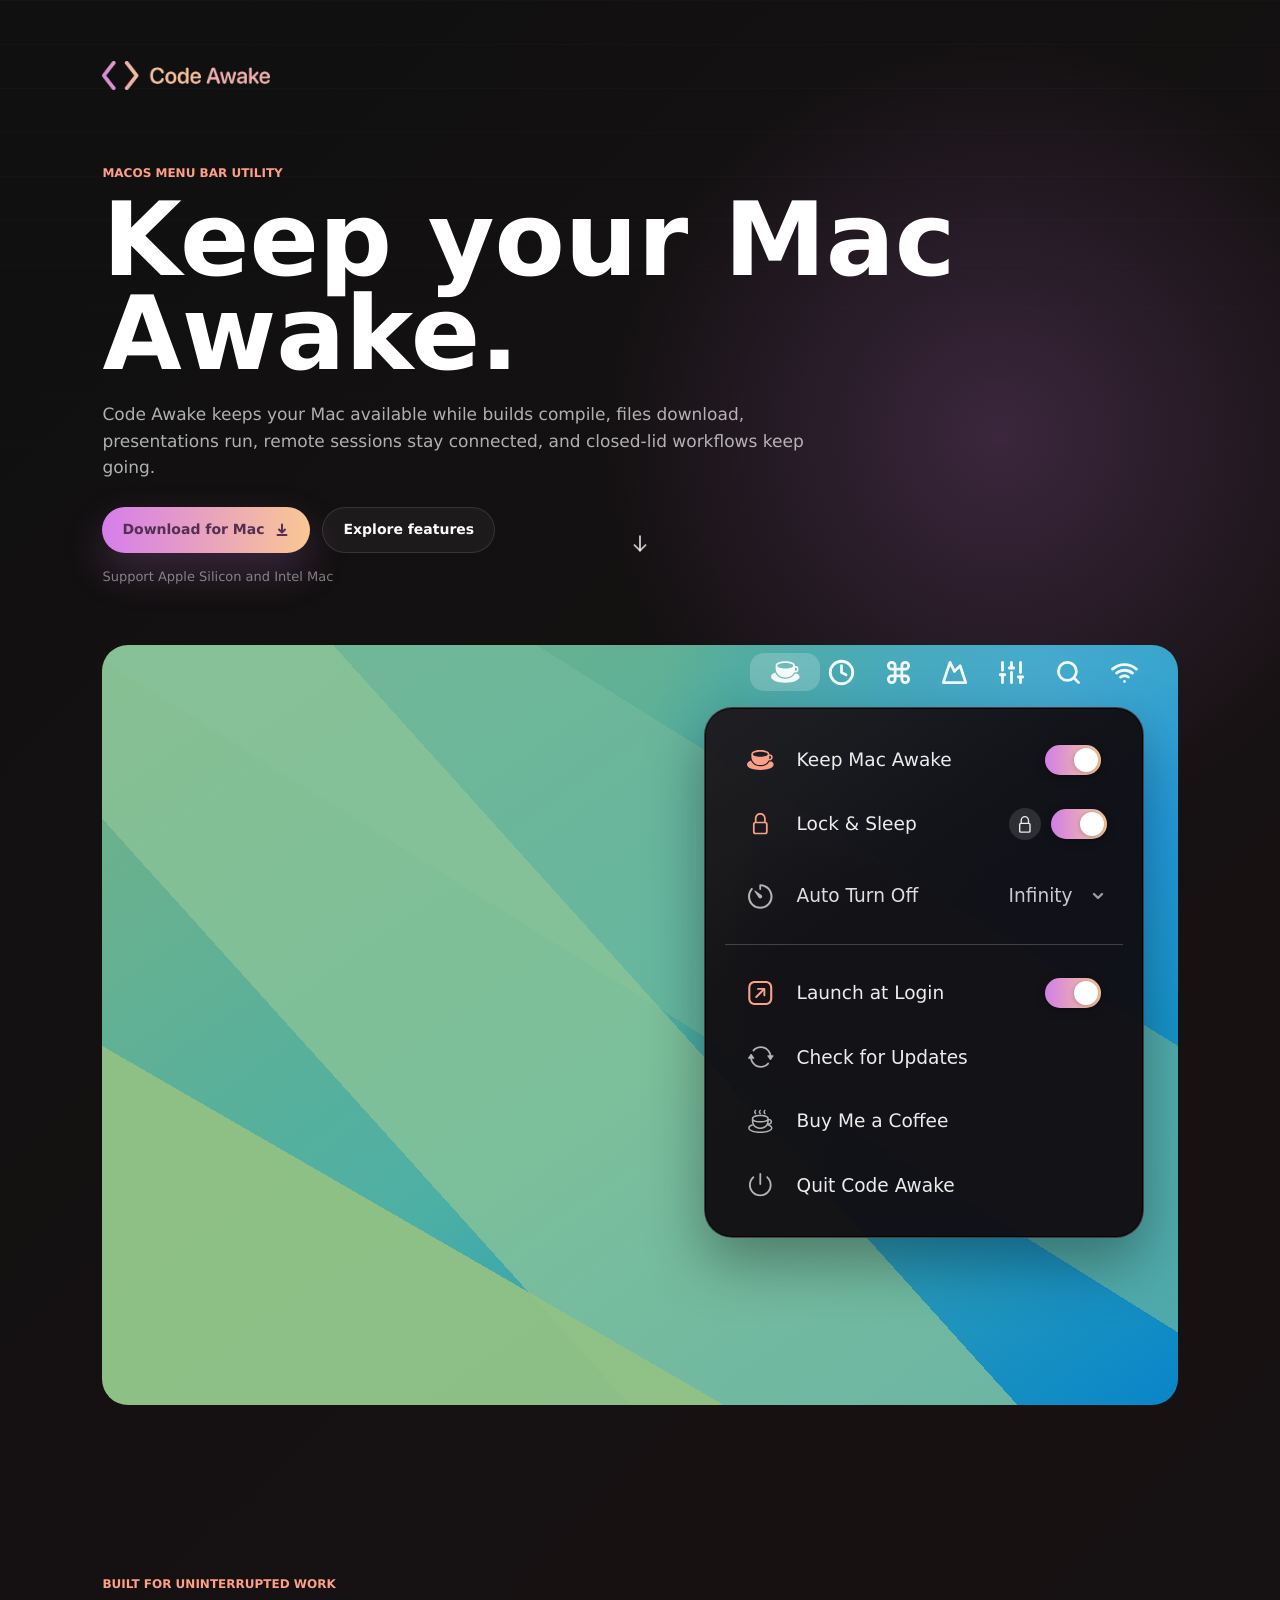
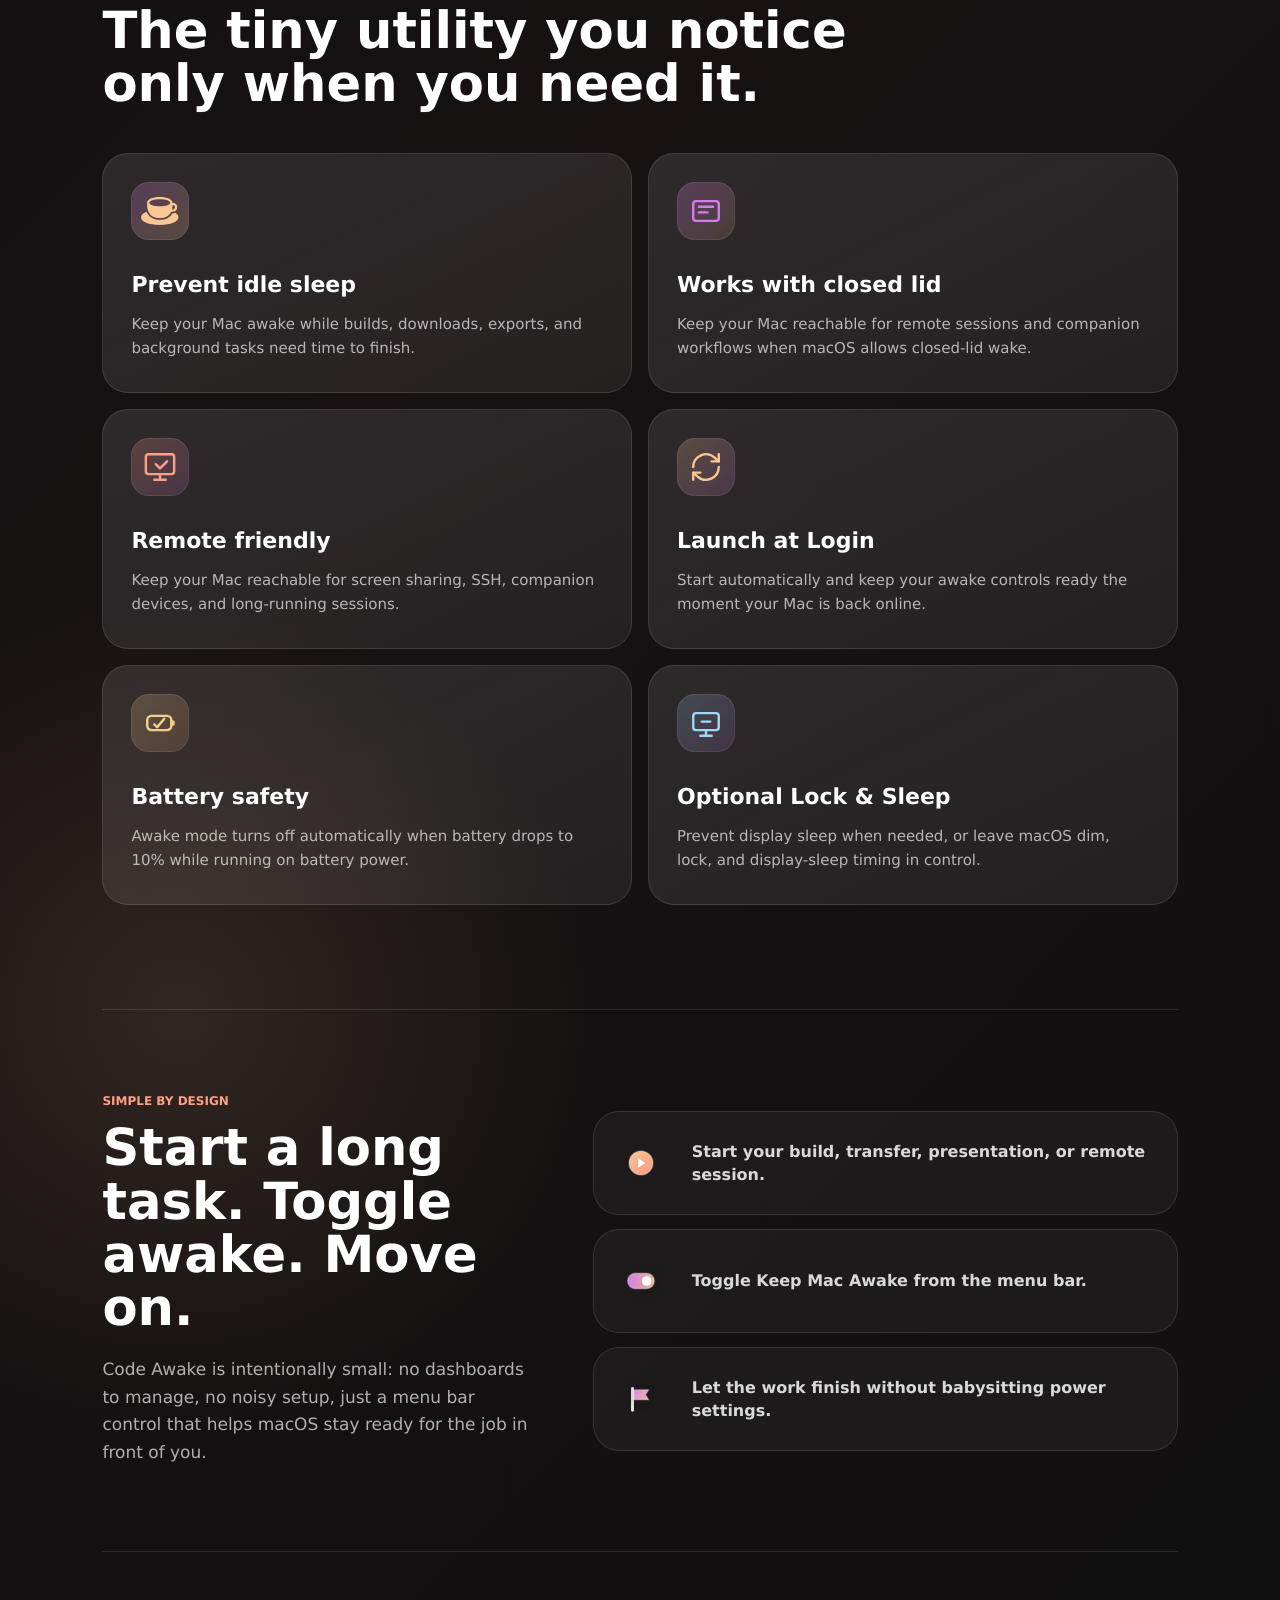
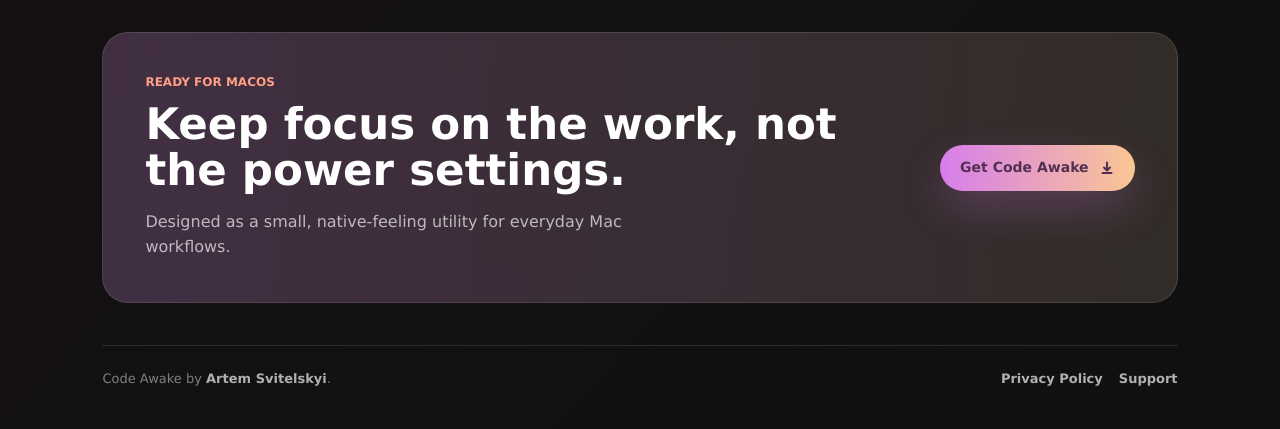
==== landing/index.html @ a5a26946 "Fix Sparkle sandbox entitlements for 1.0.6" ====
<!doctype html>
<html lang="en">

<head>
  <meta charset="utf-8">
  <meta name="viewport" content="width=device-width, initial-scale=1">
  <meta name="theme-color" content="#101010">
  <meta name="robots" content="index, follow">
  <meta name="description"
    content="Code Awake is a lightweight macOS menu bar app that keeps your Mac awake for builds, downloads, presentations, remote access, and long-running tasks.">
  <meta name="keywords"
    content="Code Awake, keep Mac awake, macOS menu bar app, prevent Mac sleep, Mac awake utility, Intel Mac, Apple Silicon Mac">
  <meta name="author" content="Artsvit Studio">
  <link rel="canonical" href="https://codeawake.artsvit.com/">

  <meta property="og:type" content="website">
  <meta property="og:site_name" content="Code Awake">
  <meta property="og:url" content="https://codeawake.artsvit.com/">
  <meta property="og:title" content="Code Awake - Keep Your Mac Awake">
  <meta property="og:description"
    content="A lightweight macOS menu bar utility for uninterrupted builds, downloads, presentations, remote access, and long-running tasks.">
  <meta property="og:image" content="https://codeawake.artsvit.com/assets/og-image.png">
  <meta property="og:image:secure_url" content="https://codeawake.artsvit.com/assets/og-image.png">
  <meta property="og:image:type" content="image/png">
  <meta property="og:image:width" content="1200">
  <meta property="og:image:height" content="630">
  <meta property="og:image:alt" content="Code Awake macOS menu bar app preview">

  <meta name="twitter:card" content="summary_large_image">
  <meta name="twitter:title" content="Code Awake - Keep Your Mac Awake">
  <meta name="twitter:description"
    content="A lightweight macOS menu bar utility for uninterrupted builds, downloads, presentations, remote access, and long-running tasks.">
  <meta name="twitter:image" content="https://codeawake.artsvit.com/assets/og-image.png">
  <meta name="twitter:image:alt" content="Code Awake macOS menu bar app preview">

  <title>Code Awake - Keep Your Mac Awake</title>
  <link rel="icon" href="assets/app-icon.png">
  <link rel="apple-touch-icon" href="assets/app-icon.png">
  <link rel="stylesheet" href="styles.css">
  <script type="application/ld+json">
    {
      "@context": "https://schema.org",
      "@type": "SoftwareApplication",
      "name": "Code Awake",
      "applicationCategory": "UtilitiesApplication",
      "operatingSystem": "macOS",
      "url": "https://codeawake.artsvit.com/",
      "image": "https://codeawake.artsvit.com/assets/og-image.png",
      "description": "Code Awake is a lightweight macOS menu bar app that keeps your Mac awake for builds, downloads, presentations, remote access, and long-running tasks.",
      "offers": {
        "@type": "Offer",
        "price": "0",
        "priceCurrency": "USD"
      }
    }
  </script>
</head>

<body>
  <main id="top">
    <section class="hero" aria-labelledby="hero-title">
      <div class="hero-copy reveal">
        <a class="hero-logo" href="#top" aria-label="Code Awake home">
          <img src="assets/welcome-logo.png" alt="Code Awake">
        </a>

        <p class="eyebrow">macOS menu bar utility</p>
        <h1 id="hero-title">Keep your Mac Awake.</h1>
          <p class="hero-text">
            Code Awake keeps your Mac available while builds compile, files download,
            presentations run, remote sessions stay connected, and closed-lid workflows keep going.
          </p>

        <div class="hero-actions">
            <a class="primary-button" href="https://github.com/artemsvit/Code-Awake/releases/latest/download/Code-Awake-1.0.6.dmg" download>
              <span>Download for Mac</span>
              <svg viewBox="0 0 16 16" aria-hidden="true">
                <path d="M8 2.5v7"></path>
                <path d="m5 7.5 3 3 3-3"></path>
                <path d="M3.5 13h9"></path>
              </svg>
            </a>
          <a class="secondary-button" href="#features">Explore features</a>
        </div>

        <p class="support-label">Support Apple Silicon and Intel Mac</p>

        <a class="scroll-cue" href="#features" aria-label="Scroll to features">
          <svg viewBox="0 0 20 20" aria-hidden="true">
            <path d="M10 3v13"></path>
            <path d="m5 11 5 5 5-5"></path>
          </svg>
        </a>
      </div>

      <div class="hero-preview reveal" aria-label="Code Awake product preview">
        <div class="mac-scene">
          <div class="mac-content">
            <div class="mac-menubar" aria-label="macOS menu bar preview">
            <button class="menubar-icon active" type="button" aria-label="Toggle Code Awake menu" aria-expanded="false" aria-controls="hero-app-menu">
              <svg class="cup-icon-filled" viewBox="0 0 25.7324 18.9941" aria-hidden="true">
                <path
                  d="M12.2949 14.3164L13.1738 14.3164C18.0566 14.3164 21.3477 11.0254 21.3477 5.91797L21.3477 3.93555C21.3477 1.61133 17.8711 0.0292969 12.7344 0.0292969C7.59766 0.0292969 4.12109 1.61133 4.12109 3.93555L4.12109 5.91797C4.12109 10.8496 7.40234 14.3164 12.2949 14.3164ZM12.7344 6.31836C8.65234 6.31836 5.64453 5.2832 5.64453 3.93555C5.64453 2.59766 8.65234 1.55273 12.7344 1.55273C16.8262 1.55273 19.834 2.59766 19.834 3.93555C19.834 5.2832 16.8262 6.31836 12.7344 6.31836ZM20.293 10L21.0645 10C23.2422 10 24.5508 8.85742 24.5508 6.96289C24.5508 5.07812 23.2324 3.92578 21.0645 3.92578L20.4395 3.92578L20.4395 5.43945L21.0645 5.43945C22.3047 5.43945 23.0273 6.00586 23.0273 6.96289C23.0273 7.91016 22.3047 8.48633 21.0645 8.48633L20.293 8.48633ZM12.6855 18.9941C20.1074 18.9941 25.3711 16.8848 25.3711 13.8184C25.3711 12.627 24.5605 11.582 23.1348 10.7422C22.5488 10.9863 21.9043 11.123 21.1719 11.1426C19.6191 13.8477 16.7773 15.459 13.1738 15.459L12.2949 15.459C8.28125 15.459 5.14648 13.3301 3.75 10C1.37695 10.918 0 12.2461 0 13.8184C0 16.8848 5.27344 18.9941 12.6855 18.9941Z">
                </path>
              </svg>
              <svg class="cup-icon-outline" viewBox="0 0 25.7324 18.9551" aria-hidden="true">
                <path d="M19.1211 10.8105C22.041 11.4941 23.8574 12.6074 23.8574 13.7793C23.8574 15.6836 18.9941 17.4414 12.6855 17.4414C6.37695 17.4414 1.51367 15.6836 1.51367 13.7793C1.51367 12.6172 3.28125 11.5234 6.14258 10.8203L5.40039 9.43359C2.03125 10.3223 0 11.875 0 13.7793C0 16.8457 5.27344 18.9551 12.6855 18.9551C20.1074 18.9551 25.3711 16.8457 25.3711 13.7793C25.3711 11.8262 23.2227 10.2344 19.7168 9.36523ZM20 4.0332L20 6.07422C20 10.293 17.3047 13.1641 13.1348 13.1641L12.2266 13.1641C8.04688 13.1641 5.37109 10.3125 5.37109 6.07422L5.37109 4.0332L3.79883 4.0332L3.79883 6.07422C3.79883 11.1621 7.1875 14.7363 12.2266 14.7363L13.1348 14.7363C18.1738 14.7363 21.5723 11.1523 21.5723 6.07422L21.5723 4.0332ZM12.6855 8.05664C17.9785 8.05664 21.5723 6.42578 21.5723 4.0332C21.5723 1.63086 17.9883 0 12.6855 0C7.38281 0 3.79883 1.63086 3.79883 4.0332C3.79883 6.42578 7.39258 8.05664 12.6855 8.05664ZM12.6855 6.48438C8.47656 6.48438 5.37109 5.41992 5.37109 4.0332C5.37109 2.64648 8.47656 1.57227 12.6855 1.57227C16.8945 1.57227 20 2.64648 20 4.0332C20 5.41992 16.8945 6.48438 12.6855 6.48438ZM20.4785 10.293L21.2793 10.293C23.5254 10.293 24.873 9.11133 24.873 7.14844C24.873 5.20508 23.5156 4.01367 21.2793 4.01367L20.625 4.01367L20.625 5.58594L21.2793 5.58594C22.5488 5.58594 23.3008 6.17188 23.3008 7.14844C23.3008 8.125 22.5488 8.7207 21.2793 8.7207L20.4785 8.7207Z"></path>
              </svg>
            </button>
            <span class="menubar-icon" aria-hidden="true">
              <svg viewBox="0 0 24 24">
                <circle cx="12" cy="12" r="10"></circle>
                <path d="M12 6v6l4 2"></path>
              </svg>
            </span>
            <span class="menubar-icon" aria-hidden="true">
              <svg viewBox="0 0 24 24">
                <path d="M18 3a3 3 0 0 0-3 3v12a3 3 0 1 0 3-3H6a3 3 0 1 0 3 3V6a3 3 0 1 0-3 3h12a3 3 0 1 0 0-6"></path>
              </svg>
            </span>
            <span class="menubar-icon" aria-hidden="true">
              <svg viewBox="0 0 24 24">
                <path d="m8 3 4 8 5-5 5 15H2L8 3z"></path>
              </svg>
            </span>
            <span class="menubar-icon" aria-hidden="true">
              <svg viewBox="0 0 24 24">
                <path d="M4 21v-7"></path>
                <path d="M4 10V3"></path>
                <path d="M12 21v-9"></path>
                <path d="M12 8V3"></path>
                <path d="M20 21v-5"></path>
                <path d="M20 12V3"></path>
                <path d="M2 14h4"></path>
                <path d="M10 8h4"></path>
                <path d="M18 16h4"></path>
              </svg>
            </span>
            <span class="menubar-icon" aria-hidden="true">
              <svg viewBox="0 0 24 24">
                <circle cx="11" cy="11" r="8"></circle>
                <path d="m21 21-4.3-4.3"></path>
              </svg>
            </span>
            <span class="menubar-icon" aria-hidden="true">
              <svg viewBox="0 0 24 24">
                <path d="M5 12.55a11 11 0 0 1 14.08 0"></path>
                <path d="M1.42 9a16 16 0 0 1 21.16 0"></path>
                <path d="M8.53 16.11a6 6 0 0 1 6.95 0"></path>
                <path d="M12 20h.01"></path>
              </svg>
            </span>
          </div>

            <div class="app-menu-card" id="hero-app-menu" aria-label="Code Awake opened menu">
              <div class="app-menu-row">
                <span class="app-menu-symbol app-menu-state-symbol" aria-hidden="true">
                  <svg class="cup-icon-filled" viewBox="0 0 25.7324 18.9941">
                    <path d="M12.2949 14.3164L13.1738 14.3164C18.0566 14.3164 21.3477 11.0254 21.3477 5.91797L21.3477 3.93555C21.3477 1.61133 17.8711 0.0292969 12.7344 0.0292969C7.59766 0.0292969 4.12109 1.61133 4.12109 3.93555L4.12109 5.91797C4.12109 10.8496 7.40234 14.3164 12.2949 14.3164ZM12.7344 6.31836C8.65234 6.31836 5.64453 5.2832 5.64453 3.93555C5.64453 2.59766 8.65234 1.55273 12.7344 1.55273C16.8262 1.55273 19.834 2.59766 19.834 3.93555C19.834 5.2832 16.8262 6.31836 12.7344 6.31836ZM20.293 10L21.0645 10C23.2422 10 24.5508 8.85742 24.5508 6.96289C24.5508 5.07812 23.2324 3.92578 21.0645 3.92578L20.4395 3.92578L20.4395 5.43945L21.0645 5.43945C22.3047 5.43945 23.0273 6.00586 23.0273 6.96289C23.0273 7.91016 22.3047 8.48633 21.0645 8.48633L20.293 8.48633ZM12.6855 18.9941C20.1074 18.9941 25.3711 16.8848 25.3711 13.8184C25.3711 12.627 24.5605 11.582 23.1348 10.7422C22.5488 10.9863 21.9043 11.123 21.1719 11.1426C19.6191 13.8477 16.7773 15.459 13.1738 15.459L12.2949 15.459C8.28125 15.459 5.14648 13.3301 3.75 10C1.37695 10.918 0 12.2461 0 13.8184C0 16.8848 5.27344 18.9941 12.6855 18.9941Z"></path>
                  </svg>
                  <svg class="cup-icon-outline" viewBox="0 0 25.7324 18.9551">
                    <path d="M19.1211 10.8105C22.041 11.4941 23.8574 12.6074 23.8574 13.7793C23.8574 15.6836 18.9941 17.4414 12.6855 17.4414C6.37695 17.4414 1.51367 15.6836 1.51367 13.7793C1.51367 12.6172 3.28125 11.5234 6.14258 10.8203L5.40039 9.43359C2.03125 10.3223 0 11.875 0 13.7793C0 16.8457 5.27344 18.9551 12.6855 18.9551C20.1074 18.9551 25.3711 16.8457 25.3711 13.7793C25.3711 11.8262 23.2227 10.2344 19.7168 9.36523ZM20 4.0332L20 6.07422C20 10.293 17.3047 13.1641 13.1348 13.1641L12.2266 13.1641C8.04688 13.1641 5.37109 10.3125 5.37109 6.07422L5.37109 4.0332L3.79883 4.0332L3.79883 6.07422C3.79883 11.1621 7.1875 14.7363 12.2266 14.7363L13.1348 14.7363C18.1738 14.7363 21.5723 11.1523 21.5723 6.07422L21.5723 4.0332ZM12.6855 8.05664C17.9785 8.05664 21.5723 6.42578 21.5723 4.0332C21.5723 1.63086 17.9883 0 12.6855 0C7.38281 0 3.79883 1.63086 3.79883 4.0332C3.79883 6.42578 7.39258 8.05664 12.6855 8.05664ZM12.6855 6.48438C8.47656 6.48438 5.37109 5.41992 5.37109 4.0332C5.37109 2.64648 8.47656 1.57227 12.6855 1.57227C16.8945 1.57227 20 2.64648 20 4.0332C20 5.41992 16.8945 6.48438 12.6855 6.48438ZM20.4785 10.293L21.2793 10.293C23.5254 10.293 24.873 9.11133 24.873 7.14844C24.873 5.20508 23.5156 4.01367 21.2793 4.01367L20.625 4.01367L20.625 5.58594L21.2793 5.58594C22.5488 5.58594 23.3008 6.17188 23.3008 7.14844C23.3008 8.125 22.5488 8.7207 21.2793 8.7207L20.4785 8.7207Z"></path>
                  </svg>
                </span>
                <span>Keep Mac Awake</span>
                <label class="app-switch">
                  <input class="app-switch-input" type="checkbox" aria-label="Keep Mac Awake" checked>
                  <span class="app-switch-track" aria-hidden="true"></span>
                </label>
              </div>

              <div class="app-menu-row app-lock-sleep-row">
                <span class="app-menu-symbol app-menu-state-symbol" aria-hidden="true">
                  <svg viewBox="-1 -1 15.6914 21.6582">
                    <path d="M2.19727 19.1504L11.1328 19.1504C12.5684 19.1504 13.3301 18.3691 13.3301 16.8262L13.3301 10.0977C13.3301 8.56445 12.5684 7.7832 11.1328 7.7832L2.19727 7.7832C0.761719 7.7832 0 8.56445 0 10.0977L0 16.8262C0 18.3691 0.761719 19.1504 2.19727 19.1504ZM2.24609 17.6758C1.82617 17.6758 1.58203 17.4121 1.58203 16.9336L1.58203 9.99023C1.58203 9.51172 1.82617 9.25781 2.24609 9.25781L11.084 9.25781C11.5137 9.25781 11.748 9.51172 11.748 9.99023L11.748 16.9336C11.748 17.4121 11.5137 17.6758 11.084 17.6758ZM1.70898 8.53516L3.26172 8.53516L3.26172 5.24414C3.26172 2.77344 4.83398 1.47461 6.66016 1.47461C8.48633 1.47461 10.0781 2.77344 10.0781 5.24414L10.0781 8.53516L11.6211 8.53516L11.6211 5.44922C11.6211 1.77734 9.21875 0 6.66016 0C4.11133 0 1.70898 1.77734 1.70898 5.44922Z"></path>
                  </svg>
                </span>
                <span>Lock &amp; Sleep</span>
                <div class="app-lock-controls">
                  <button class="app-lock-circle app-lock-action" type="button" aria-label="Lock Screen Now">
                    <svg viewBox="-1 -1 15.6914 21.6582" aria-hidden="true">
                      <path d="M2.19727 19.1504L11.1328 19.1504C12.5684 19.1504 13.3301 18.3691 13.3301 16.8262L13.3301 10.0977C13.3301 8.56445 12.5684 7.7832 11.1328 7.7832L2.19727 7.7832C0.761719 7.7832 0 8.56445 0 10.0977L0 16.8262C0 18.3691 0.761719 19.1504 2.19727 19.1504ZM2.24609 17.6758C1.82617 17.6758 1.58203 17.4121 1.58203 16.9336L1.58203 9.99023C1.58203 9.51172 1.82617 9.25781 2.24609 9.25781L11.084 9.25781C11.5137 9.25781 11.748 9.51172 11.748 9.99023L11.748 16.9336C11.748 17.4121 11.5137 17.6758 11.084 17.6758ZM1.70898 8.53516L3.26172 8.53516L3.26172 5.24414C3.26172 2.77344 4.83398 1.47461 6.66016 1.47461C8.48633 1.47461 10.0781 2.77344 10.0781 5.24414L10.0781 8.53516L11.6211 8.53516L11.6211 5.44922C11.6211 1.77734 9.21875 0 6.66016 0C4.11133 0 1.70898 1.77734 1.70898 5.44922Z"></path>
                    </svg>
                  </button>
                  <label class="app-switch">
                    <input class="app-switch-input" type="checkbox" aria-label="Lock & Sleep" checked>
                  <span class="app-switch-track" aria-hidden="true"></span>
                  </label>
                </div>
              </div>

              <div class="app-menu-timer">
                <button class="app-menu-row app-menu-setting" type="button" aria-expanded="false" aria-controls="hero-timer-options">
                  <span class="app-menu-symbol app-menu-symbol-muted" aria-hidden="true">
                    <svg class="timer-symbol" viewBox="0 0 20.2832 19.9316">
                      <path d="M9.96094 19.9219C15.459 19.9219 19.9219 15.459 19.9219 9.96094C19.9219 4.46289 15.459 0 9.9707 0C9.45312 0 9.19922 0.3125 9.19922 0.820312L9.19922 3.92578C9.19922 4.3457 9.49219 4.6875 9.91211 4.6875C10.3418 4.6875 10.6348 4.3457 10.6348 3.92578L10.6348 1.69922C14.668 2.00195 18.2617 5.37109 18.2617 9.96094C18.2617 14.5508 14.5508 18.2617 9.96094 18.2617C5.37109 18.2617 1.66016 14.5508 1.66016 9.9707C1.66016 7.88086 2.42188 6.01562 3.65234 4.58008C3.94531 4.20898 3.94531 3.71094 3.62305 3.36914C3.30078 3.02734 2.75391 3.05664 2.40234 3.48633C0.908203 5.23438 0 7.49023 0 9.96094C0 15.459 4.46289 19.9219 9.96094 19.9219Z"></path>
                      <path d="M9.96094 11.5332C10.8398 11.5332 11.543 10.8301 11.543 9.96094C11.543 9.42383 11.2793 8.96484 10.8691 8.67188L5.97656 5.21484C5.49805 4.87305 5 5.37109 5.33203 5.86914L8.58398 10.7324C8.89648 11.2109 9.38477 11.5332 9.96094 11.5332Z"></path>
                    </svg>
                  </span>
                  <span>Auto Turn Off</span>
                  <span class="app-menu-value">Infinity</span>
                  <span class="app-menu-chevron" aria-hidden="true">
                    <svg viewBox="0 0 16 16">
                      <path d="m4 6 4 4 4-4"></path>
                    </svg>
                  </span>
                </button>
                <div class="app-timer-options" id="hero-timer-options" hidden>
                  <button type="button" data-minutes="0">Infinity</button>
                  <button type="button" data-minutes="30">After 30 min</button>
                  <button type="button" data-minutes="60">After 1h</button>
                  <button type="button" data-minutes="120">After 2h</button>
                  <button type="button" data-minutes="180">After 3h</button>
                  <button type="button" data-minutes="240">After 4h</button>
                  <button type="button" data-minutes="360">After 6h</button>
                  <button type="button" data-minutes="480">After 8h</button>
                  <button type="button" data-minutes="720">After 12h</button>
                </div>
              </div>

              <div class="app-menu-divider"></div>

              <div class="app-menu-row">
                <span class="app-menu-symbol app-menu-state-symbol" aria-hidden="true">
                  <svg viewBox="0 0 18.3691 17.998">
                    <path d="M5.3125 17.998L12.6855 17.998C14.4043 17.998 15.7422 17.5 16.6211 16.6211C17.5293 15.7227 18.0078 14.3848 18.0078 12.6758L18.0078 5.32227C18.0078 3.61328 17.5293 2.27539 16.6211 1.37695C15.7324 0.488281 14.4043 0 12.6855 0L5.3125 0C3.60352 0 2.25586 0.498047 1.37695 1.37695C0.478516 2.27539 0 3.61328 0 5.32227L0 12.6758C0 14.3848 0.46875 15.7227 1.37695 16.6211C2.26562 17.5098 3.60352 17.998 5.3125 17.998ZM5.3125 16.4258C4.10156 16.4258 3.1543 16.084 2.53906 15.4688C1.9043 14.8438 1.57227 13.9062 1.57227 12.6758L1.57227 5.32227C1.57227 4.0918 1.9043 3.1543 2.53906 2.5293C3.14453 1.92383 4.10156 1.57227 5.3125 1.57227L12.6855 1.57227C13.9062 1.57227 14.8438 1.91406 15.4688 2.5293C16.1035 3.1543 16.4355 4.0918 16.4355 5.32227L16.4355 12.6758C16.4355 13.9062 16.1035 14.8438 15.4688 15.4688C14.8535 16.0742 13.9062 16.4258 12.6855 16.4258Z"></path>
                    <path d="M10.8691 6.23047L9.07227 7.91016L5.46875 11.5137C5.33203 11.6504 5.23438 11.8457 5.23438 12.041C5.23438 12.4805 5.51758 12.7637 5.95703 12.7637C6.19141 12.7637 6.36719 12.6758 6.50391 12.5391L10.1074 8.94531L11.7773 7.14844C12.5 6.38672 11.6016 5.54688 10.8691 6.23047ZM11.3574 8.96484L11.3574 10.6543C11.3574 11.1133 11.6504 11.416 12.0801 11.416C12.5098 11.416 12.793 11.084 12.793 10.6348L12.793 6.02539C12.793 5.44922 12.4805 5.22461 11.9824 5.22461L7.34375 5.22461C6.89453 5.22461 6.5918 5.50781 6.5918 5.9375C6.5918 6.36719 6.9043 6.65039 7.36328 6.65039L9.14062 6.65039L11.6309 6.35742Z"></path>
                  </svg>
                </span>
                <span>Launch at Login</span>
                <label class="app-switch">
                  <input class="app-switch-input" type="checkbox" aria-label="Launch at Login" checked>
                  <span class="app-switch-track" aria-hidden="true"></span>
                </label>
              </div>

              <button class="app-menu-row app-menu-action app-update-action" type="button" aria-label="Check for Updates">
                <span class="app-menu-symbol app-menu-symbol-muted" aria-hidden="true">
                  <svg class="update-symbol" viewBox="0 0 24.1921 19.9316">
                    <path d="M23.1361 8.33984L18.6537 8.33984C17.9603 8.33984 17.7845 8.80859 18.1556 9.3457L20.3431 12.4609C20.6556 12.9102 21.1244 12.9199 21.4466 12.4609L23.6341 9.35547C24.015 8.80859 23.8294 8.33984 23.1361 8.33984ZM11.9154 1.66016C16.5052 1.66016 20.2162 5.37109 20.2162 9.96094C20.2162 10.4102 20.5873 10.7812 21.056 10.7812C21.5052 10.7812 21.8666 10.4199 21.8763 9.9707C21.8666 4.45312 17.4134 0 11.9154 0C8.98569 0 6.32944 1.26953 4.50327 3.31055C4.10288 3.75 4.2396 4.32617 4.61069 4.58008C4.92319 4.81445 5.34311 4.83398 5.75327 4.39453C7.27671 2.70508 9.47397 1.66016 11.9154 1.66016ZM0.694677 11.582L5.1771 11.582C5.87046 11.582 6.04624 11.1035 5.67515 10.5762L3.48765 7.45117C3.17515 7.01172 2.7064 7.00195 2.38413 7.45117L0.19663 10.5664C-0.184229 11.1035-0.00844799 11.582 0.694677 11.582ZM11.9154 18.2617C7.32554 18.2617 3.6146 14.5508 3.6146 9.96094C3.6146 9.51172 3.23374 9.13086 2.77476 9.13086C2.32554 9.13086 1.96421 9.50195 1.95444 9.95117C1.96421 15.4688 6.41733 19.9219 11.9154 19.9219C14.8451 19.9219 17.5013 18.6523 19.3275 16.6113C19.7279 16.1621 19.5912 15.5957 19.2201 15.332C18.9076 15.1074 18.4876 15.0879 18.0775 15.5176C16.5541 17.207 14.3568 18.2617 11.9154 18.2617Z"></path>
                  </svg>
                </span>
                <span>Check for Updates</span>
              </button>

              <a class="app-menu-row app-menu-action" href="https://www.paypal.com/donate/?hosted_button_id=FF9ZWWCQR6X2W" target="_blank" rel="noopener noreferrer" aria-label="Buy Me a Coffee on PayPal">
                <span class="app-menu-symbol app-menu-symbol-muted" aria-hidden="true">
                  <svg class="cup-heat-symbol" viewBox="0 0 25.7324 24.9551">
                    <path d="M19.1211 16.8105C22.041 17.4941 23.8574 18.6074 23.8574 19.7793C23.8574 21.6836 18.9941 23.4414 12.6855 23.4414C6.37695 23.4414 1.51367 21.6836 1.51367 19.7793C1.51367 18.6172 3.28125 17.5234 6.14258 16.8203L5.40039 15.4336C2.03125 16.3223 0 17.875 0 19.7793C0 22.8457 5.27344 24.9551 12.6855 24.9551C20.1074 24.9551 25.3711 22.8457 25.3711 19.7793C25.3711 17.8262 23.2227 16.2344 19.7168 15.3652ZM20 10.0332L20 12.0742C20 16.293 17.3047 19.1641 13.1348 19.1641L12.2266 19.1641C8.04688 19.1641 5.37109 16.3125 5.37109 12.0742L5.37109 10.0332L3.79883 10.0332L3.79883 12.0742C3.79883 17.1621 7.1875 20.7363 12.2266 20.7363L13.1348 20.7363C18.1738 20.7363 21.5723 17.1523 21.5723 12.0742L21.5723 10.0332ZM12.6855 14.0566C17.9785 14.0566 21.5723 12.4258 21.5723 10.0332C21.5723 7.63086 17.9883 6 12.6855 6C7.38281 6 3.79883 7.63086 3.79883 10.0332C3.79883 12.4258 7.39258 14.0566 12.6855 14.0566ZM12.6855 12.4844C8.47656 12.4844 5.37109 11.4199 5.37109 10.0332C5.37109 8.64648 8.47656 7.57227 12.6855 7.57227C16.8945 7.57227 20 8.64648 20 10.0332C20 11.4199 16.8945 12.4844 12.6855 12.4844ZM20.4785 16.293L21.2793 16.293C23.5254 16.293 24.873 15.1113 24.873 13.1484C24.873 11.2051 23.5156 10.0137 21.2793 10.0137L20.625 10.0137L20.625 11.5859L21.2793 11.5859C22.5488 11.5859 23.3008 12.1719 23.3008 13.1484C23.3008 14.125 22.5488 14.7207 21.2793 14.7207L20.4785 14.7207Z"></path>
                    <path d="M8.25 4.15C7.55 3.45 7.55 2.55 8.25 1.85C8.7 1.4 8.45 0.75 7.86 0.75C7.58 0.75 7.36 0.86 7.12 1.1C5.84 2.38 5.84 3.96 7.12 5.24C7.36 5.48 7.58 5.59 7.86 5.59C8.45 5.59 8.7 4.94 8.25 4.49Z"></path>
                    <path d="M13.1 4.15C12.4 3.45 12.4 2.55 13.1 1.85C13.55 1.4 13.3 0.75 12.71 0.75C12.43 0.75 12.21 0.86 11.97 1.1C10.69 2.38 10.69 3.96 11.97 5.24C12.21 5.48 12.43 5.59 12.71 5.59C13.3 5.59 13.55 4.94 13.1 4.49Z"></path>
                    <path d="M17.95 4.15C17.25 3.45 17.25 2.55 17.95 1.85C18.4 1.4 18.15 0.75 17.56 0.75C17.28 0.75 17.06 0.86 16.82 1.1C15.54 2.38 15.54 3.96 16.82 5.24C17.06 5.48 17.28 5.59 17.56 5.59C18.15 5.59 18.4 4.94 17.95 4.49Z"></path>
                  </svg>
                </span>
                <span>Buy Me a Coffee</span>
              </a>

              <button class="app-menu-row app-menu-action app-quit-action" type="button" aria-label="Quit Code Awake">
                <span class="app-menu-symbol app-menu-symbol-muted" aria-hidden="true">
                  <svg viewBox="0 0 20.2832 21.0645">
                    <path d="M9.96094 20.4883C15.459 20.4883 19.9219 16.0254 19.9219 10.5273C19.9219 7.44141 18.5742 4.91211 16.6895 3.20312C15.8301 2.41211 14.7168 3.60352 15.5762 4.4043C17.2363 5.92773 18.2617 8.0957 18.2617 10.5273C18.2617 15.1172 14.5508 18.8281 9.96094 18.8281C5.37109 18.8281 1.66016 15.1172 1.66016 10.5273C1.66016 8.07617 2.69531 5.91797 4.3457 4.39453C5.21484 3.58398 4.11133 2.44141 3.24219 3.21289C1.33789 4.88281 0 7.5293 0 10.5273C0 16.0254 4.46289 20.4883 9.96094 20.4883ZM9.96094 10.4297C10.4297 10.4297 10.752 10.0879 10.752 9.59961L10.752 0.830078C10.752 0.332031 10.4297 0 9.96094 0C9.49219 0 9.17969 0.332031 9.17969 0.830078L9.17969 9.59961C9.17969 10.0879 9.49219 10.4297 9.96094 10.4297Z"></path>
                  </svg>
                </span>
                <span>Quit Code Awake</span>
              </button>
            </div>
          </div>
        </div>
      </div>

    </section>

    <section class="section" id="features" aria-labelledby="features-title">
      <div class="section-heading reveal">
        <p class="eyebrow">Built for uninterrupted work</p>
        <h2 id="features-title">The tiny utility you notice only when you need it.</h2>
      </div>

      <div class="features-grid">
        <article class="feature-card reveal">
          <span class="feature-icon" aria-hidden="true">
            <svg viewBox="0 0 25.7324 18.9941">
              <path
                d="M12.2949 14.3164L13.1738 14.3164C18.0566 14.3164 21.3477 11.0254 21.3477 5.91797L21.3477 3.93555C21.3477 1.61133 17.8711 0.0292969 12.7344 0.0292969C7.59766 0.0292969 4.12109 1.61133 4.12109 3.93555L4.12109 5.91797C4.12109 10.8496 7.40234 14.3164 12.2949 14.3164ZM12.7344 6.31836C8.65234 6.31836 5.64453 5.2832 5.64453 3.93555C5.64453 2.59766 8.65234 1.55273 12.7344 1.55273C16.8262 1.55273 19.834 2.59766 19.834 3.93555C19.834 5.2832 16.8262 6.31836 12.7344 6.31836ZM20.293 10L21.0645 10C23.2422 10 24.5508 8.85742 24.5508 6.96289C24.5508 5.07812 23.2324 3.92578 21.0645 3.92578L20.4395 3.92578L20.4395 5.43945L21.0645 5.43945C22.3047 5.43945 23.0273 6.00586 23.0273 6.96289C23.0273 7.91016 22.3047 8.48633 21.0645 8.48633L20.293 8.48633ZM12.6855 18.9941C20.1074 18.9941 25.3711 16.8848 25.3711 13.8184C25.3711 12.627 24.5605 11.582 23.1348 10.7422C22.5488 10.9863 21.9043 11.123 21.1719 11.1426C19.6191 13.8477 16.7773 15.459 13.1738 15.459L12.2949 15.459C8.28125 15.459 5.14648 13.3301 3.75 10C1.37695 10.918 0 12.2461 0 13.8184C0 16.8848 5.27344 18.9941 12.6855 18.9941Z">
              </path>
            </svg>
          </span>
          <h3>Prevent idle sleep</h3>
          <p>Keep your Mac awake while builds, downloads, exports, and background tasks need time to finish.</p>
        </article>

        <article class="feature-card reveal">
          <span class="feature-icon" aria-hidden="true">
            <svg viewBox="0 0 24 24">
              <rect width="18" height="14" x="3" y="5" rx="2"></rect>
              <path d="M7 9h10"></path>
              <path d="M7 13h6"></path>
            </svg>
          </span>
            <h3>Works with closed lid</h3>
            <p>Keep your Mac reachable for remote sessions and companion workflows when macOS allows closed-lid wake.</p>
        </article>

        <article class="feature-card reveal">
          <span class="feature-icon" aria-hidden="true">
            <svg viewBox="0 0 24 24">
              <rect width="20" height="14" x="2" y="3" rx="2"></rect>
              <path d="M8 21h8"></path>
              <path d="M12 17v4"></path>
              <path d="m17 8-5 5-3-3"></path>
            </svg>
          </span>
          <h3>Remote friendly</h3>
          <p>Keep your Mac reachable for screen sharing, SSH, companion devices, and long-running sessions.</p>
        </article>

        <article class="feature-card reveal">
          <span class="feature-icon" aria-hidden="true">
            <svg viewBox="0 0 24 24">
              <path d="M3 12a9 9 0 0 1 15.1-6.6L21 8"></path>
              <path d="M21 3v5h-5"></path>
              <path d="M21 12a9 9 0 0 1-15.1 6.6L3 16"></path>
              <path d="M3 21v-5h5"></path>
            </svg>
          </span>
          <h3>Launch at Login</h3>
          <p>Start automatically and keep your awake controls ready the moment your Mac is back online.</p>
        </article>

        <article class="feature-card reveal">
          <span class="feature-icon" aria-hidden="true">
            <svg viewBox="0 0 24 24">
              <path d="M6 7h11a3 3 0 0 1 3 3v4a3 3 0 0 1-3 3H6a3 3 0 0 1-3-3v-4a3 3 0 0 1 3-3Z"></path>
              <path d="M20 11h1.5v2H20"></path>
              <path d="m8 13 2 2 5-6"></path>
            </svg>
          </span>
          <h3>Battery safety</h3>
          <p>Awake mode turns off automatically when battery drops to 10% while running on battery power.</p>
        </article>

        <article class="feature-card reveal">
          <span class="feature-icon" aria-hidden="true">
            <svg viewBox="0 0 24 24">
              <rect width="18" height="12" x="3" y="5" rx="2"></rect>
              <path d="M8 21h8"></path>
              <path d="M12 17v4"></path>
              <path d="M9 11h6"></path>
            </svg>
          </span>
          <h3>Optional Lock &amp; Sleep</h3>
          <p>Prevent display sleep when needed, or leave macOS dim, lock, and display-sleep timing in control.</p>
        </article>

      </div>
    </section>

    <section class="workflow" id="workflow" aria-labelledby="workflow-title">
      <div class="workflow-copy reveal">
        <p class="eyebrow">Simple by design</p>
        <h2 id="workflow-title">Start a long task. Toggle awake. Move on.</h2>
        <p>
          Code Awake is intentionally small: no dashboards to manage, no noisy setup,
          just a menu bar control that helps macOS stay ready for the job in front of you.
        </p>
      </div>

      <ol class="steps-list">
        <li class="reveal">
          <span class="step-icon" aria-hidden="true">
            <svg class="step-start-symbol" viewBox="0 0 24 24">
              <defs>
                <linearGradient id="start-step-gradient" x1="4" y1="4" x2="20" y2="20" gradientUnits="userSpaceOnUse">
                  <stop stop-color="#fac793"></stop>
                  <stop offset="1" stop-color="#ff9f85"></stop>
                </linearGradient>
              </defs>
              <circle class="start-disc" cx="12" cy="12" r="8.5"></circle>
              <path class="start-play" d="M10 8.7v6.6l5-3.3-5-3.3Z"></path>
            </svg>
          </span>
          Start your build, transfer, presentation, or remote session.
        </li>
        <li class="reveal">
          <span class="step-icon" aria-hidden="true">
            <svg class="step-toggle-symbol" viewBox="0 0 24 24">
              <defs>
                <linearGradient id="toggle-step-gradient" x1="2.5" y1="12" x2="21.5" y2="12" gradientUnits="userSpaceOnUse">
                  <stop stop-color="#d67deb"></stop>
                  <stop offset="1" stop-color="#fac793"></stop>
                </linearGradient>
              </defs>
              <rect class="toggle-track" x="2.5" y="6.5" width="19" height="11" rx="5.5"></rect>
              <circle class="toggle-knob" cx="16" cy="12" r="3.4"></circle>
            </svg>
          </span>
          Toggle Keep Mac Awake from the menu bar.
        </li>
        <li class="reveal">
          <span class="step-icon" aria-hidden="true">
            <svg class="step-finish-symbol" viewBox="0 0 24 24">
              <defs>
                <linearGradient id="finish-step-gradient" x1="5" y1="4" x2="19" y2="18" gradientUnits="userSpaceOnUse">
                  <stop stop-color="#d67deb"></stop>
                  <stop offset="1" stop-color="#fac793"></stop>
                </linearGradient>
              </defs>
              <path class="finish-pole" d="M6 20V4.5"></path>
              <path class="finish-flag" d="M7 5.5h10.5l-2.3 3.5 2.3 3.5H7Z"></path>
            </svg>
          </span>
          Let the work finish without babysitting power settings.
        </li>
      </ol>
    </section>

    <section class="download-band reveal" id="download" aria-labelledby="download-title">
      <div>
        <p class="eyebrow">Ready for macOS</p>
        <h2 id="download-title">Keep focus on the work, not the power settings.</h2>
        <p>Designed as a small, native-feeling utility for everyday Mac workflows.</p>
      </div>
      <a class="primary-button" href="https://github.com/artemsvit/Code-Awake/releases/latest/download/Code-Awake-1.0.6.dmg" download data-download-link>
        <span>Get Code Awake</span>
        <svg viewBox="0 0 16 16" aria-hidden="true">
          <path d="M8 2.5v7"></path>
          <path d="m5 7.5 3 3 3-3"></path>
          <path d="M3.5 13h9"></path>
        </svg>
      </a>
    </section>

    <footer class="site-footer">
      <p>Code Awake by <a href="https://artsvit.com">Artem Svitelskyi</a>.</p>
      <nav aria-label="Footer">
        <a href="privacy.html">Privacy Policy</a>
        <a href="support.html">Support</a>
      </nav>
    </footer>
  </main>

  <div class="screen-saver-overlay" id="screen-saver-overlay" role="button" tabindex="0"
    aria-label="Return to Code Awake landing page" aria-hidden="true">
    <div class="screen-saver-field" aria-hidden="true">
      <span class="screen-saver-band screen-saver-band-one"></span>
      <span class="screen-saver-band screen-saver-band-two"></span>
      <span class="screen-saver-band screen-saver-band-three"></span>
    </div>
    <div class="screen-saver-lock" aria-hidden="true">
      <svg viewBox="-1 -1 15.6914 21.6582">
        <path d="M2.19727 19.1504L11.1328 19.1504C12.5684 19.1504 13.3301 18.3691 13.3301 16.8262L13.3301 10.0977C13.3301 8.56445 12.5684 7.7832 11.1328 7.7832L2.19727 7.7832C0.761719 7.7832 0 8.56445 0 10.0977L0 16.8262C0 18.3691 0.761719 19.1504 2.19727 19.1504ZM2.24609 17.6758C1.82617 17.6758 1.58203 17.4121 1.58203 16.9336L1.58203 9.99023C1.58203 9.51172 1.82617 9.25781 2.24609 9.25781L11.084 9.25781C11.5137 9.25781 11.748 9.51172 11.748 9.99023L11.748 16.9336C11.748 17.4121 11.5137 17.6758 11.084 17.6758ZM1.70898 8.53516L3.26172 8.53516L3.26172 5.24414C3.26172 2.77344 4.83398 1.47461 6.66016 1.47461C8.48633 1.47461 10.0781 2.77344 10.0781 5.24414L10.0781 8.53516L11.6211 8.53516L11.6211 5.44922C11.6211 1.77734 9.21875 0 6.66016 0C4.11133 0 1.70898 1.77734 1.70898 5.44922Z"></path>
      </svg>
    </div>
  </div>

  <div class="update-dialog-overlay" id="update-dialog-overlay" aria-hidden="true">
    <div class="update-dialog" role="dialog" aria-modal="true" aria-labelledby="update-dialog-title"
      aria-describedby="update-dialog-copy" tabindex="-1">
      <img class="update-dialog-icon" src="assets/app-icon.png" alt="">
      <h2 id="update-dialog-title">You’re up to date!</h2>
      <p id="update-dialog-copy">Code Awake <span data-current-version>1.0.6</span> is currently the newest version available.</p>
      <button class="update-dialog-button" type="button">OK</button>
    </div>
  </div>

  <script src="script.js"></script>
</body>

</html>
---- landing/styles.css ----
:root {
  color-scheme: dark;
  --page: #101010;
  --panel: #171717;
  --panel-warm: #211821;
  --surface: rgba(255, 255, 255, 0.06);
  --surface-strong: rgba(255, 255, 255, 0.11);
  --text: #fff;
  --muted: rgba(255, 255, 255, 0.67);
  --soft: rgba(255, 255, 255, 0.46);
  --line: rgba(255, 255, 255, 0.11);
  --pink: #d67deb;
  --peach: #fac793;
  --coral: #ff9f85;
  --green: #7be7bf;
  --shadow: rgba(0, 0, 0, 0.42);
  font-family: Inter, ui-sans-serif, system-ui, -apple-system, BlinkMacSystemFont, "Segoe UI", sans-serif;
}

* {
  box-sizing: border-box;
}

html {
  scroll-behavior: smooth;
}

body {
  min-width: 320px;
  margin: 0;
  background:
    radial-gradient(circle at 78% 12%, rgba(214, 125, 235, 0.2), transparent 25rem),
    radial-gradient(circle at 14% 72%, rgba(250, 199, 147, 0.12), transparent 26rem),
    linear-gradient(135deg, #101010 0%, #171112 48%, #101010 100%);
  color: var(--text);
  text-rendering: geometricPrecision;
}

body.is-screen-saver-active {
  overflow: hidden;
}

body.simple-body {
  min-height: 100svh;
  background:
    radial-gradient(circle at 82% 12%, rgba(214, 125, 235, 0.16), transparent 24rem),
    radial-gradient(circle at 8% 82%, rgba(250, 199, 147, 0.09), transparent 28rem),
    linear-gradient(135deg, #101010 0%, #171112 46%, #101010 100%);
}

body::before {
  content: "";
  position: fixed;
  inset: 0;
  pointer-events: none;
  background-image: linear-gradient(rgba(255, 255, 255, 0.035) 1px, transparent 1px);
  background-size: 100% 44px;
  mask-image: linear-gradient(to bottom, rgba(0, 0, 0, 0.6), transparent 72%);
}

img {
  display: block;
  max-width: 100%;
}

a {
  color: inherit;
  text-decoration: none;
}

main {
  width: 100%;
  margin: 0 auto;
}

.hero {
  min-height: 100svh;
  display: grid;
  grid-template-columns: minmax(440px, 0.8fr) minmax(660px, 1.2fr);
  gap: clamp(48px, 6vw, 104px);
  align-items: stretch;
  padding: 0 0 0 clamp(54px, 9vw, 148px);
  overflow: hidden;
  position: relative;
}

.hero-copy {
  min-height: 100svh;
  display: flex;
  flex-direction: column;
  justify-content: center;
  padding: 0;
  background: transparent;
  position: relative;
  z-index: 3;
}

.hero-logo {
  position: absolute;
  top: clamp(28px, 4vw, 54px);
  left: 0;
}

.hero-logo img {
  width: clamp(168px, 12vw, 238px);
}

.eyebrow {
  margin: 0 0 14px;
  color: var(--coral);
  font-size: 12px;
  font-weight: 800;
  letter-spacing: 0;
  text-transform: uppercase;
}

h1,
h2,
h3,
p,
dl,
dd,
ol {
  margin-top: 0;
}

h1 {
  max-width: 760px;
  margin-bottom: 24px;
  font-size: clamp(78px, 9.4vw, 154px);
  line-height: 0.88;
  letter-spacing: 0;
}

.hero-text {
  max-width: 540px;
  margin-bottom: 32px;
  color: var(--muted);
  font-size: clamp(17px, 1.8vw, 20px);
  line-height: 1.58;
}

.hero-actions {
  display: flex;
  flex-wrap: wrap;
  gap: 12px;
}

.support-label {
  margin: 16px 0 0;
  color: var(--soft);
  font-size: 13px;
  font-weight: 400;
  line-height: 1.4;
}

.primary-button,
.secondary-button {
  min-height: 50px;
  display: inline-flex;
  align-items: center;
  justify-content: center;
  gap: 10px;
  border-radius: 999px;
  padding: 0 22px;
  font-size: 15px;
  font-weight: 800;
  transition: transform 170ms ease, box-shadow 170ms ease, border-color 170ms ease, background 170ms ease;
}

.primary-button svg {
  width: 16px;
  height: 16px;
  fill: none;
  stroke: currentColor;
  stroke-width: 2;
  stroke-linecap: round;
  stroke-linejoin: round;
}

.primary-button {
  color: #532f53;
  background: linear-gradient(90deg, var(--pink), var(--peach));
  box-shadow: 0 18px 40px rgba(214, 125, 235, 0.22);
}

.secondary-button {
  color: var(--text);
  border: 1px solid var(--line);
  background: rgba(255, 255, 255, 0.045);
}

.primary-button:hover,
.secondary-button:hover {
  transform: translateY(-2px);
}

.primary-button:hover {
  box-shadow: 0 22px 56px rgba(214, 125, 235, 0.32);
}

.secondary-button:hover {
  border-color: rgba(255, 255, 255, 0.24);
  background: rgba(255, 255, 255, 0.07);
}

.hero-preview {
  position: relative;
  min-height: 100svh;
  display: flex;
  align-items: center;
  justify-content: center;
  padding: 0;
  background: transparent;
  transform: none;
}

.mac-scene {
  position: relative;
  width: calc(100% + clamp(64px, 7vw, 150px));
  min-height: 100svh;
  overflow: visible;
  border-radius: 0;
  background:
    linear-gradient(30deg, rgba(143, 194, 129, 0.95) 0 26%, transparent 26% 100%),
    linear-gradient(48deg, transparent 0 30%, rgba(139, 198, 149, 0.72) 30% 52%, transparent 52% 100%),
    linear-gradient(32deg, transparent 0 52%, rgba(111, 187, 156, 0.64) 52% 72%, transparent 72% 100%),
    radial-gradient(circle at 96% 24%, rgba(0, 143, 224, 0.98), transparent 31rem),
    linear-gradient(145deg, #72b283 0%, #48b1a5 52%, #0287cf 100%);
  filter: saturate(0.94);
}

.mac-scene::after {
  content: none;
}

.mac-scene::before {
  content: "";
  position: absolute;
  inset: -18% -16% -22% -22%;
  pointer-events: none;
  background: radial-gradient(circle at 80% 20%, rgba(255, 255, 255, 0.18), transparent 20rem);
}

.mac-content {
  position: absolute;
  top: 0;
  right: clamp(18px, 2.8vw, 46px);
  left: auto;
  z-index: 4;
  width: min(430px, 56%);
  user-select: none;
  -webkit-user-select: none;
}

.mac-menubar {
  position: relative;
  z-index: 2;
  width: 100%;
  height: 68px;
  display: flex;
  align-items: center;
  justify-content: flex-end;
  gap: clamp(12px, 2vw, 24px);
  transform: none;
  color: rgba(255, 255, 255, 0.94);
  --menubar-active-pad: 19px;
}

.menubar-icon {
  position: relative;
  width: 42px;
  height: 42px;
  display: grid;
  place-items: center;
  border: 0;
  border-radius: 14px;
  padding: 0;
  background: transparent;
  color: inherit;
  font: inherit;
  font-size: 25px;
  font-weight: 820;
  line-height: 1;
  cursor: default;
  transition: background 160ms ease, transform 160ms ease, opacity 180ms ease, visibility 180ms ease;
}

.menubar-icon.active {
  z-index: 1;
}

.menubar-icon.active::before {
  content: "";
  position: absolute;
  inset: 0 calc(var(--menubar-active-pad) * -1);
  border-radius: 14px;
  background: rgba(255, 255, 255, 0.2);
  backdrop-filter: blur(18px);
  z-index: -1;
}

button.menubar-icon {
  cursor: pointer;
}

button.menubar-icon:focus-visible {
  outline: 2px solid rgba(255, 255, 255, 0.72);
  outline-offset: 3px;
}

.mac-content:not(.is-menu-open) .menubar-icon.active {
  z-index: 0;
}

.mac-content:not(.is-menu-open) .menubar-icon.active::before {
  opacity: 0;
}

.mac-content.is-app-quit .menubar-icon.active {
  opacity: 0;
  visibility: hidden;
  pointer-events: none;
  transform: scale(0.84);
}

.menubar-icon svg {
  width: 30px;
  height: 30px;
  fill: none;
  stroke: currentColor;
  stroke-width: 2.5;
  stroke-linecap: round;
  stroke-linejoin: round;
}

.menubar-icon.active svg {
  width: 32px;
  height: 24px;
  fill: currentColor;
  stroke: none;
}

.cup-icon-outline {
  display: none;
}

.mac-content.is-awake-off .menubar-icon.active .cup-icon-filled,
.mac-content.is-awake-off .app-menu-state-symbol .cup-icon-filled {
  display: none;
}

.mac-content.is-awake-off .menubar-icon.active .cup-icon-outline,
.mac-content.is-awake-off .app-menu-state-symbol .cup-icon-outline {
  display: block;
}

.menubar-icon.letter {
  font-size: 25px;
  font-weight: 900;
}

.app-menu-card {
  position: relative;
  z-index: 4;
  width: 100%;
  margin-top: 8px;
  padding: 20px;
  border: 1.5px solid rgba(255, 255, 255, 0.18);
  border-radius: 28px;
  background:
    linear-gradient(145deg, rgba(255, 255, 255, 0.055), transparent 36%),
    rgba(17, 13, 17, 0.96);
  box-shadow:
    0 24px 58px rgba(0, 0, 0, 0.34),
    inset 0 0 0 1px rgba(0, 0, 0, 0.72);
  opacity: 1;
  transform: translateY(0) scale(1);
  transform-origin: 80% -18px;
  transition: opacity 180ms ease, transform 180ms ease, visibility 180ms ease;
}

.mac-content:not(.is-menu-open) .app-menu-card {
  opacity: 0;
  visibility: hidden;
  pointer-events: none;
  transform: translateY(-16px) scale(0.92);
}

.app-menu-row {
  min-height: 64px;
  display: grid;
  grid-template-columns: 40px 1fr 62px;
  align-items: center;
  gap: 16px;
  border-radius: 18px;
  padding: 0 16px;
  color: rgba(255, 255, 255, 0.92);
  font-size: clamp(16px, 1.45vw, 21px);
  font-weight: 500;
}

.app-menu-row:hover,
.app-menu-row:has(.app-switch-input:focus-visible),
.app-menu-row:has(.app-switch:hover) {
  background: rgba(255, 255, 255, 0.085);
}

.app-menu-action {
  grid-template-columns: 40px 1fr;
  min-height: 64px;
}

.app-lock-sleep-row {
  grid-template-columns: 40px 1fr auto;
}

.app-lock-controls {
  display: flex;
  align-items: center;
  gap: 10px;
}

.app-lock-circle {
  width: 32px;
  height: 32px;
  display: grid;
  place-items: center;
  border: 0;
  border-radius: 999px;
  background: rgba(255, 255, 255, 0.12);
  color: rgba(255, 255, 255, 0.9);
  cursor: pointer;
  transition: transform 160ms ease, opacity 160ms ease, background 160ms ease;
}

.app-lock-circle svg {
  width: 14px;
  height: 19px;
  fill: currentColor;
}

.app-lock-circle:hover,
.app-lock-circle:focus-visible {
  background: rgba(255, 255, 255, 0.18);
  outline: none;
}

.app-lock-sleep-row:not(:has(.app-switch-input:checked)) .app-lock-circle {
  opacity: 0;
  pointer-events: none;
  transform: scale(0.7);
}

a.app-menu-action,
button.app-menu-action {
  width: 100%;
  border: 0;
  background: transparent;
  color: rgba(255, 255, 255, 0.92);
  font-family: inherit;
  text-align: left;
  cursor: pointer;
  transition: background 160ms ease, color 160ms ease;
}

a.app-menu-action:hover,
a.app-menu-action:focus-visible,
button.app-menu-action:hover,
button.app-menu-action:focus-visible {
  background: rgba(255, 255, 255, 0.075);
  color: #fff;
  outline: none;
}

.app-menu-timer {
  position: relative;
  z-index: 5;
}

.app-menu-setting {
  width: 100%;
  grid-template-columns: 40px 1fr auto 18px;
  min-height: 64px;
  margin-top: 8px;
  border: 0;
  background: transparent;
  color: rgba(255, 255, 255, 0.86);
  font-family: inherit;
  font-size: clamp(16px, 1.45vw, 21px);
  font-weight: 500;
  line-height: 1.2;
  text-align: left;
  cursor: pointer;
  transition: background 160ms ease, color 160ms ease;
}

.app-menu-setting:hover,
.app-menu-setting:focus-visible,
.app-menu-setting[aria-expanded="true"] {
  background: rgba(255, 255, 255, 0.075);
  color: #fff;
  outline: none;
}

.app-menu-setting[aria-expanded="true"] .app-menu-symbol-muted {
  color: var(--coral);
}

.app-menu-setting.is-timer-active .app-menu-symbol-muted {
  color: var(--coral);
}

.app-menu-value {
  color: rgba(255, 255, 255, 0.78);
  font-size: inherit;
  font-weight: 500;
  font-variant-numeric: tabular-nums;
  white-space: nowrap;
}

.app-menu-chevron {
  display: grid;
  place-items: center;
  color: rgba(255, 255, 255, 0.58);
}

.app-menu-chevron svg {
  width: 16px;
  height: 16px;
  fill: none;
  stroke: currentColor;
  stroke-width: 2.4;
  stroke-linecap: round;
  stroke-linejoin: round;
}

.app-menu-setting[aria-expanded="true"] .app-menu-chevron {
  transform: rotate(180deg);
}

.app-timer-options {
  position: absolute;
  top: calc(100% + 6px);
  left: 0;
  right: 0;
  z-index: 9;
  display: grid;
  gap: 2px;
  padding: 12px 0;
  border: 1px solid rgba(255, 255, 255, 0.24);
  border-radius: 22px;
  background:
    radial-gradient(circle at 82% 16%, rgba(255, 255, 255, 0.16), transparent 10rem),
    linear-gradient(145deg, rgba(255, 255, 255, 0.18), rgba(255, 255, 255, 0.035) 44%),
    rgba(18, 28, 45, 0.58);
  box-shadow:
    0 22px 54px rgba(0, 0, 0, 0.38),
    inset 0 1px 0 rgba(255, 255, 255, 0.18),
    inset 0 0 0 1px rgba(255, 255, 255, 0.06);
  backdrop-filter: blur(28px) saturate(1.35);
  -webkit-backdrop-filter: blur(28px) saturate(1.35);
  font-size: clamp(16px, 1.45vw, 21px);
  font-weight: 500;
  line-height: 1.2;
}

.app-timer-options[hidden] {
  display: none;
}

.app-timer-options button {
  min-height: 42px;
  border: 0;
  padding: 0 30px;
  background: transparent;
  color: rgba(255, 255, 255, 0.88);
  font: inherit;
  text-align: left;
  cursor: pointer;
}

.app-timer-options button:hover,
.app-timer-options button:focus-visible {
  background: rgba(255, 255, 255, 0.075);
  outline: none;
}

.app-menu-divider {
  height: 1px;
  margin: 16px 0;
  background: rgba(255, 255, 255, 0.2);
}

.app-menu-symbol {
  display: grid;
  place-items: center;
}

.app-menu-symbol svg {
  width: 27px;
  height: 24px;
  fill: currentColor;
}

.app-menu-symbol svg.timer-symbol {
  width: 25px;
  height: 25px;
}

.app-menu-symbol svg.line-icon {
  fill: none;
  stroke: currentColor;
  stroke-width: 2.15;
  stroke-linecap: round;
  stroke-linejoin: round;
}

.app-menu-symbol svg.update-symbol {
  width: 26px;
  height: 22px;
  fill: currentColor;
}

.app-update-action.is-spinning .update-symbol {
  animation: update-spin 1100ms cubic-bezier(0.22, 0.72, 0.22, 1) both;
  transform-box: fill-box;
  transform-origin: center;
}

@keyframes update-spin {
  from {
    transform: rotate(0deg);
  }

  to {
    transform: rotate(180deg);
  }
}

.app-menu-symbol img {
  width: 25px;
  height: 25px;
  display: block;
}

.app-menu-symbol-accent {
  color: var(--coral);
}

.app-menu-symbol-muted {
  color: rgba(255, 255, 255, 0.68);
}

.app-menu-state-symbol {
  color: rgba(255, 255, 255, 0.68);
  transition: color 160ms ease;
}

.app-menu-row:has(.app-switch-input:checked) .app-menu-state-symbol {
  color: var(--coral);
}

.mac-content.is-awake-off .app-menu-state-symbol {
  color: rgba(255, 255, 255, 0.68);
}

.app-switch {
  position: relative;
  width: 56px;
  height: 30px;
  display: block;
  cursor: pointer;
}

.app-switch-input {
  position: absolute;
  inset: 0;
  z-index: 2;
  width: 100%;
  height: 100%;
  margin: 0;
  opacity: 0;
  cursor: pointer;
}

.app-switch-track {
  position: absolute;
  inset: 0;
  pointer-events: none;
  border-radius: 999px;
  background: rgba(255, 255, 255, 0.14);
  box-shadow: 0 2px 8px rgba(0, 0, 0, 0.34);
  transition: background 160ms ease;
}

.app-switch-track::after {
  content: "";
  position: absolute;
  top: 3px;
  left: 3px;
  width: 24px;
  height: 24px;
  border-radius: 999px;
  background: #fff;
  box-shadow: 0 1px 5px rgba(0, 0, 0, 0.22);
  transition: transform 160ms ease;
}

.app-switch-input:focus-visible + .app-switch-track {
  outline: 2px solid rgba(255, 255, 255, 0.7);
  outline-offset: 3px;
}

.app-switch-input:checked + .app-switch-track {
  background: linear-gradient(90deg, var(--pink), var(--peach));
}

.app-switch-input:checked + .app-switch-track::after {
  transform: translateX(26px);
}

.screen-saver-overlay {
  position: fixed;
  inset: 0;
  z-index: 1000;
  display: grid;
  place-items: center;
  overflow: hidden;
  border: 0;
  background:
    linear-gradient(32deg, rgba(143, 194, 129, 0.9) 0 24%, transparent 24% 100%),
    linear-gradient(48deg, transparent 0 31%, rgba(139, 198, 149, 0.58) 31% 52%, transparent 52% 100%),
    linear-gradient(32deg, transparent 0 54%, rgba(111, 187, 156, 0.5) 54% 72%, transparent 72% 100%),
    radial-gradient(circle at 92% 22%, rgba(2, 135, 207, 0.92), transparent 33rem),
    linear-gradient(145deg, #72b283 0%, #48b1a5 52%, #0287cf 100%);
  color: rgba(255, 255, 255, 0.9);
  cursor: pointer;
  opacity: 0;
  visibility: hidden;
  pointer-events: none;
  transform: scale(1.015);
  transition:
    opacity 420ms cubic-bezier(0.22, 1, 0.36, 1),
    visibility 420ms,
    transform 900ms cubic-bezier(0.22, 1, 0.36, 1);
}

.screen-saver-overlay.is-active {
  opacity: 1;
  visibility: visible;
  pointer-events: auto;
  transform: scale(1);
}

.screen-saver-overlay::before,
.screen-saver-overlay::after {
  content: "";
  position: absolute;
  inset: -12%;
  pointer-events: none;
}

.screen-saver-overlay::before {
  z-index: 1;
  background:
    radial-gradient(circle at 26% 22%, rgba(255, 255, 255, 0.2), transparent 22rem),
    radial-gradient(circle at 82% 72%, rgba(214, 125, 235, 0.16), transparent 32rem),
    linear-gradient(180deg, rgba(255, 255, 255, 0.08), rgba(10, 12, 18, 0.18));
  filter: blur(4px);
  opacity: 0.9;
  transform: translate3d(-1.5%, -1%, 0) scale(1.04);
  transition: transform 9000ms cubic-bezier(0.22, 1, 0.36, 1);
}

.screen-saver-overlay::after {
  z-index: 3;
  background:
    radial-gradient(circle at 50% 45%, transparent 0 14rem, rgba(10, 12, 16, 0.13) 36rem),
    linear-gradient(180deg, rgba(0, 0, 0, 0.04), rgba(7, 8, 12, 0.24));
}

.screen-saver-overlay.is-active::before {
  transform: translate3d(1.25%, 0.8%, 0) scale(1.07);
}

.screen-saver-field {
  position: absolute;
  inset: -18%;
  z-index: 0;
  filter: saturate(0.98);
  transform: translate3d(-1.2%, -0.7%, 0) scale(1.035);
  transition: transform 11000ms cubic-bezier(0.22, 1, 0.36, 1);
}

.screen-saver-overlay.is-active .screen-saver-field {
  transform: translate3d(1.1%, 0.75%, 0) scale(1.055);
}

.screen-saver-band {
  position: absolute;
  display: block;
  opacity: 0.52;
  filter: blur(0.1px);
}

.screen-saver-band-one {
  width: 86vw;
  height: 38vh;
  left: -12vw;
  top: 9vh;
  background: rgba(151, 210, 146, 0.62);
  clip-path: polygon(0 0, 78% 0, 100% 100%, 22% 100%);
}

.screen-saver-band-two {
  width: 96vw;
  height: 42vh;
  right: -20vw;
  top: 36vh;
  background: rgba(22, 155, 204, 0.46);
  clip-path: polygon(18% 0, 100% 0, 76% 100%, 0 100%);
}

.screen-saver-band-three {
  width: 72vw;
  height: 44vh;
  left: 18vw;
  bottom: -12vh;
  background: rgba(128, 196, 158, 0.54);
  clip-path: polygon(0 0, 100% 30%, 88% 100%, 14% 82%);
}

.screen-saver-lock {
  position: relative;
  z-index: 4;
  width: clamp(68px, 6vw, 92px);
  height: clamp(68px, 6vw, 92px);
  display: grid;
  place-items: center;
  border: 1px solid rgba(255, 255, 255, 0.24);
  border-radius: 28px;
  background:
    linear-gradient(145deg, rgba(255, 255, 255, 0.18), rgba(255, 255, 255, 0.055)),
    rgba(13, 17, 23, 0.18);
  box-shadow:
    0 24px 72px rgba(0, 0, 0, 0.24),
    inset 0 1px 0 rgba(255, 255, 255, 0.24),
    inset 0 0 0 1px rgba(255, 255, 255, 0.06);
  opacity: 0;
  transform: translateY(14px) scale(0.94);
  backdrop-filter: blur(28px) saturate(1.18);
  -webkit-backdrop-filter: blur(28px) saturate(1.18);
  transition:
    opacity 520ms cubic-bezier(0.22, 1, 0.36, 1),
    transform 760ms cubic-bezier(0.22, 1, 0.36, 1);
}

.screen-saver-overlay.is-active .screen-saver-lock {
  opacity: 1;
  transform: translateY(0) scale(1);
}

.screen-saver-lock svg {
  width: clamp(30px, 2.6vw, 40px);
  height: clamp(42px, 3.6vw, 54px);
  fill: currentColor;
}

.update-dialog-overlay {
  position: fixed;
  inset: 0;
  z-index: 1010;
  display: grid;
  place-items: center;
  padding: 24px;
  border: 0;
  background: rgba(0, 0, 0, 0.72);
  opacity: 0;
  visibility: hidden;
  pointer-events: none;
  transition:
    opacity 180ms ease,
    visibility 180ms;
}

.update-dialog-overlay.is-active {
  opacity: 1;
  visibility: visible;
  pointer-events: auto;
}

.update-dialog {
  width: min(100%, 430px);
  padding: 32px 28px 24px;
  border: 1.5px solid rgba(255, 255, 255, 0.24);
  border-radius: 30px;
  background:
    linear-gradient(145deg, rgba(255, 255, 255, 0.055), transparent 36%),
    rgba(18, 18, 19, 0.98);
  box-shadow:
    0 26px 90px rgba(0, 0, 0, 0.42),
    inset 0 0 0 1px rgba(0, 0, 0, 0.72);
  color: rgba(255, 255, 255, 0.9);
  opacity: 0;
  transform: translateY(10px) scale(0.97);
  transition:
    opacity 220ms cubic-bezier(0.22, 1, 0.36, 1),
    transform 260ms cubic-bezier(0.22, 1, 0.36, 1);
}

.update-dialog-overlay.is-active .update-dialog {
  opacity: 1;
  transform: translateY(0) scale(1);
}

.update-dialog:focus {
  outline: none;
}

.update-dialog-icon {
  width: 74px;
  height: 74px;
  display: block;
  margin-bottom: 32px;
  border-radius: 20px;
  box-shadow: 0 14px 34px rgba(0, 0, 0, 0.34);
}

.update-dialog h2 {
  margin: 0 0 16px;
  font-size: clamp(22px, 2.8vw, 26px);
  line-height: 1.08;
  letter-spacing: 0;
}

.update-dialog p {
  max-width: 330px;
  margin: 0 0 26px;
  color: rgba(255, 255, 255, 0.84);
  font-size: clamp(18px, 2.1vw, 23px);
  font-weight: 650;
  line-height: 1.18;
}

.update-dialog-button {
  width: 100%;
  min-height: 48px;
  border: 0;
  border-radius: 21px;
  background: #0a84ff;
  color: #fff;
  font: inherit;
  font-size: 19px;
  font-weight: 760;
  letter-spacing: 0;
  cursor: pointer;
  transition:
    background 140ms ease,
    transform 140ms ease;
}

.update-dialog-button:hover,
.update-dialog-button:focus-visible {
  background: #2091ff;
  outline: none;
}

.update-dialog-button:active {
  transform: scale(0.985);
}

.section {
  width: min(1180px, calc(100% - 32px));
  margin: 0 auto;
  padding: 110px 0 104px;
}

.section-heading {
  max-width: 780px;
  margin-bottom: 42px;
}

h2 {
  margin-bottom: 0;
  font-size: clamp(34px, 4vw, 58px);
  line-height: 1.04;
  letter-spacing: 0;
}

.features-grid {
  display: grid;
  grid-template-columns: repeat(2, minmax(0, 1fr));
  gap: 16px;
}

.feature-card {
  min-height: 240px;
  padding: 28px;
  border: 1px solid var(--line);
  border-radius: 26px;
  background:
    linear-gradient(155deg, rgba(255, 255, 255, 0.08), rgba(255, 255, 255, 0.035)),
    rgba(255, 255, 255, 0.03);
  transition: transform 180ms ease, border-color 180ms ease, background 180ms ease;
}

.feature-card:hover {
  transform: translateY(-4px);
  border-color: rgba(255, 255, 255, 0.22);
  background:
    linear-gradient(155deg, rgba(214, 125, 235, 0.13), rgba(255, 255, 255, 0.04)),
    rgba(255, 255, 255, 0.035);
}

.feature-icon {
  width: 58px;
  height: 58px;
  display: grid;
  place-items: center;
  margin-bottom: 32px;
  border-radius: 18px;
  background: linear-gradient(135deg, rgba(214, 125, 235, 0.2), rgba(250, 199, 147, 0.16));
  color: var(--peach);
  box-shadow: inset 0 0 0 1px rgba(255, 255, 255, 0.08);
}

.feature-icon svg {
  width: 34px;
  height: 34px;
  fill: none;
  stroke: currentColor;
  stroke-width: 1.7;
  stroke-linecap: round;
  stroke-linejoin: round;
}

.feature-icon svg[viewBox="0 0 25.7324 18.9941"] {
  width: 38px;
  height: 28px;
  fill: currentColor;
  stroke: none;
}

.feature-card:nth-child(1) .feature-icon {
  color: #fac793;
  background: linear-gradient(135deg, rgba(214, 125, 235, 0.24), rgba(250, 199, 147, 0.22));
}

.feature-card:nth-child(2) .feature-icon {
  color: #d67deb;
  background: linear-gradient(135deg, rgba(214, 125, 235, 0.26), rgba(250, 199, 147, 0.14));
}

.feature-card:nth-child(3) .feature-icon {
  color: #ff9f85;
  background: linear-gradient(135deg, rgba(255, 159, 133, 0.22), rgba(214, 125, 235, 0.16));
}

.feature-card:nth-child(4) .feature-icon {
  color: #fac793;
  background: linear-gradient(135deg, rgba(250, 199, 147, 0.22), rgba(214, 125, 235, 0.18));
}

.feature-card:nth-child(5) .feature-icon {
  color: #f1d08a;
  background: linear-gradient(135deg, rgba(241, 208, 138, 0.22), rgba(255, 159, 133, 0.14));
}

.feature-card:nth-child(6) .feature-icon {
  color: #9fd7f4;
  background: linear-gradient(135deg, rgba(159, 215, 244, 0.2), rgba(214, 125, 235, 0.14));
}

.feature-card h3 {
  margin-bottom: 12px;
  font-size: 22px;
  line-height: 1.25;
}

.feature-card p {
  margin-bottom: 0;
  color: var(--muted);
  font-size: 15px;
  line-height: 1.62;
}

.workflow {
  width: min(1180px, calc(100% - 32px));
  display: grid;
  grid-template-columns: minmax(0, 0.85fr) minmax(420px, 1.15fr);
  gap: 58px;
  align-items: center;
  margin: 0 auto;
  padding: 84px 0;
  border-top: 1px solid var(--line);
  border-bottom: 1px solid var(--line);
}

.workflow-copy p:last-child {
  max-width: 500px;
  margin: 22px 0 0;
  color: var(--muted);
  font-size: 17px;
  line-height: 1.62;
}

.steps-list {
  display: grid;
  gap: 14px;
  margin-bottom: 0;
  padding: 0;
  list-style: none;
}

.steps-list li {
  min-height: 104px;
  display: grid;
  grid-template-columns: 56px 1fr;
  align-items: center;
  gap: 20px;
  padding: 22px;
  border: 1px solid var(--line);
  border-radius: 26px;
  background: rgba(255, 255, 255, 0.045);
  color: rgba(255, 255, 255, 0.84);
  font-size: 16px;
  font-weight: 680;
  line-height: 1.45;
}

.step-icon {
  width: 50px;
  height: 50px;
  display: grid;
  place-items: center;
  color: #f1b48d;
}

.step-icon svg {
  width: 28px;
  height: 28px;
  fill: none;
  stroke: currentColor;
  stroke-width: 2.15;
  stroke-linecap: round;
  stroke-linejoin: round;
}

.step-icon .step-toggle-symbol {
  width: 34px;
  height: 34px;
  fill: none;
  stroke: none;
}

.step-icon .step-start-symbol,
.step-icon .step-finish-symbol {
  width: 34px;
  height: 34px;
  fill: none;
  stroke: none;
}

.step-start-symbol .start-disc {
  fill: url("#start-step-gradient");
  stroke: rgba(255, 255, 255, 0.24);
  stroke-width: 1;
}

.step-start-symbol .start-play {
  fill: #fff;
  filter: drop-shadow(0 1px 4px rgba(0, 0, 0, 0.24));
}

.step-toggle-symbol .toggle-track {
  fill: url("#toggle-step-gradient");
  stroke: rgba(255, 255, 255, 0.26);
  stroke-width: 1;
}

.step-toggle-symbol .toggle-knob {
  fill: #fff;
  filter: drop-shadow(0 1px 4px rgba(0, 0, 0, 0.28));
}

.step-finish-symbol .finish-pole {
  fill: none;
  stroke: rgba(255, 255, 255, 0.9);
  stroke-width: 2.1;
  stroke-linecap: round;
}

.step-finish-symbol .finish-flag {
  fill: url("#finish-step-gradient");
  stroke: rgba(255, 255, 255, 0.24);
  stroke-width: 1;
  stroke-linejoin: round;
  filter: drop-shadow(0 1px 4px rgba(0, 0, 0, 0.22));
}

.download-band {
  width: min(1180px, calc(100% - 32px));
  display: flex;
  align-items: center;
  justify-content: space-between;
  gap: 32px;
  margin: 80px 0 42px;
  margin-inline: auto;
  padding: clamp(28px, 4vw, 42px);
  border: 1px solid var(--line);
  border-radius: 26px;
  background:
    linear-gradient(90deg, rgba(214, 125, 235, 0.18), rgba(250, 199, 147, 0.09)),
    rgba(255, 255, 255, 0.055);
}

.download-band h2 {
  max-width: 700px;
  font-size: clamp(30px, 3.4vw, 46px);
}

.download-band p:last-child {
  max-width: 560px;
  margin: 16px 0 0;
  color: var(--muted);
  font-size: 16px;
  line-height: 1.55;
}

.site-footer {
  width: min(1180px, calc(100% - 32px));
  display: flex;
  align-items: center;
  justify-content: space-between;
  gap: 24px;
  margin: 0 auto;
  padding: 26px 0 42px;
  border-top: 1px solid var(--line);
  color: var(--soft);
}

.site-footer p {
  margin-bottom: 0;
  font-size: 13px;
}

.site-footer nav {
  display: flex;
  flex-wrap: wrap;
  justify-content: flex-end;
  gap: 16px;
}

.site-footer a {
  color: var(--muted);
  font-size: 13px;
  font-weight: 680;
  transition: color 160ms ease;
}

.site-footer a:hover {
  color: var(--text);
}

.simple-page {
  width: min(860px, calc(100% - 32px));
  margin: 0 auto;
  padding: 52px 0 72px;
  position: relative;
  z-index: 1;
}

.simple-page-header {
  padding-bottom: 38px;
  border-bottom: 1px solid var(--line);
}

.back-link {
  width: fit-content;
  min-height: 36px;
  display: inline-flex;
  align-items: center;
  gap: 8px;
  margin-bottom: 34px;
  border: 1px solid var(--line);
  border-radius: 999px;
  padding: 0 14px 0 11px;
  background: rgba(255, 255, 255, 0.045);
  color: var(--muted);
  font-size: 14px;
  font-weight: 720;
  transition: color 160ms ease, border-color 160ms ease, background 160ms ease;
}

.back-link:hover {
  border-color: rgba(255, 255, 255, 0.22);
  background: rgba(255, 255, 255, 0.07);
  color: var(--text);
}

.back-link svg {
  width: 16px;
  height: 16px;
  fill: none;
  stroke: currentColor;
  stroke-width: 2;
  stroke-linecap: round;
  stroke-linejoin: round;
}

.simple-page-logo img {
  width: 190px;
  margin-bottom: 54px;
}

.simple-page h1 {
  max-width: 760px;
  margin-bottom: 18px;
  font-size: clamp(42px, 8vw, 82px);
  line-height: 0.96;
}

.simple-page-intro {
  max-width: 680px;
  margin-bottom: 0;
  color: var(--muted);
  font-size: 18px;
  line-height: 1.6;
}

.policy-content {
  display: grid;
  gap: 34px;
  padding: 46px 0 18px;
}

.policy-content section {
  padding: 0;
}

.policy-content h2 {
  margin-bottom: 12px;
  font-size: clamp(24px, 4vw, 34px);
}

.policy-content p,
.policy-content li {
  color: var(--muted);
  font-size: 16px;
  line-height: 1.68;
}

.policy-content p {
  margin-bottom: 0;
}

.policy-content ul {
  margin: 0;
  padding-left: 20px;
}

.simple-link {
  color: var(--peach);
  font-weight: 760;
}

.simple-page-footer {
  display: flex;
  flex-wrap: wrap;
  gap: 16px;
  padding-top: 28px;
  border-top: 1px solid var(--line);
}

.simple-page-footer a {
  color: var(--muted);
  font-size: 14px;
  font-weight: 720;
}

.simple-page-footer a:hover {
  color: var(--text);
}

.not-found-body {
  min-height: 100svh;
}

.not-found-page {
  width: min(1180px, calc(100% - 40px));
  min-height: 100svh;
  display: flex;
  flex-direction: column;
  justify-content: center;
  margin: 0 auto;
  padding: 48px 0;
  position: relative;
  z-index: 1;
}

.not-found-logo {
  position: absolute;
  top: 48px;
  left: 0;
}

.not-found-logo img {
  width: clamp(164px, 13vw, 220px);
}

.not-found-layout {
  display: grid;
  grid-template-columns: minmax(0, 0.95fr) minmax(360px, 0.85fr);
  gap: clamp(36px, 6vw, 88px);
  align-items: center;
  padding-top: 72px;
}

.not-found-copy h1 {
  max-width: 820px;
  margin-bottom: 22px;
  font-size: clamp(58px, 8.5vw, 128px);
  line-height: 0.9;
}

.not-found-copy p:not(.eyebrow) {
  max-width: 620px;
  margin-bottom: 32px;
  color: var(--muted);
  font-size: clamp(17px, 1.8vw, 21px);
  line-height: 1.58;
}

.not-found-visual {
  min-height: 520px;
  display: grid;
  place-items: center;
  border-radius: 26px;
  background:
    linear-gradient(30deg, rgba(143, 194, 129, 0.95) 0 26%, transparent 26% 100%),
    linear-gradient(48deg, transparent 0 30%, rgba(139, 198, 149, 0.72) 30% 52%, transparent 52% 100%),
    linear-gradient(32deg, transparent 0 52%, rgba(111, 187, 156, 0.64) 52% 72%, transparent 72% 100%),
    radial-gradient(circle at 96% 24%, rgba(0, 143, 224, 0.98), transparent 27rem),
    linear-gradient(145deg, #72b283 0%, #48b1a5 52%, #0287cf 100%);
  overflow: hidden;
}

.not-found-menu {
  width: min(440px, calc(100% - 36px));
  padding: 20px;
  border: 1.5px solid rgba(255, 255, 255, 0.18);
  border-radius: 28px;
  background:
    linear-gradient(145deg, rgba(255, 255, 255, 0.055), transparent 36%),
    rgba(17, 13, 17, 0.96);
  box-shadow:
    0 24px 58px rgba(0, 0, 0, 0.34),
    inset 0 0 0 1px rgba(0, 0, 0, 0.72);
}

.not-found-row {
  min-height: 68px;
  display: grid;
  grid-template-columns: 40px 1fr auto;
  align-items: center;
  gap: 16px;
  border-radius: 18px;
  padding: 0 16px;
  background: rgba(255, 255, 255, 0.085);
  color: rgba(255, 255, 255, 0.92);
  font-size: 19px;
  font-weight: 650;
}

.not-found-row-muted {
  grid-template-columns: 40px 1fr;
  min-height: 62px;
  background: transparent;
}

.not-found-icon {
  display: grid;
  place-items: center;
  color: var(--coral);
}

.not-found-row-muted .not-found-icon {
  color: rgba(255, 255, 255, 0.68);
}

.not-found-icon svg {
  width: 27px;
  height: 24px;
  fill: currentColor;
}

.not-found-row-muted svg {
  fill: none;
  stroke: currentColor;
  stroke-width: 2;
  stroke-linecap: round;
  stroke-linejoin: round;
}

.not-found-code {
  color: var(--peach);
  font-size: 14px;
  font-weight: 820;
}

.scroll-cue {
  position: absolute;
  left: 50%;
  bottom: 22px;
  z-index: 5;
  width: 42px;
  height: 42px;
  display: grid;
  place-items: center;
  border-radius: 999px;
  color: rgba(255, 255, 255, 0.72);
  animation: scrollBlink 1.45s ease-in-out infinite;
  transform: translateX(-50%);
}

.scroll-cue svg {
  width: 22px;
  height: 22px;
  fill: none;
  stroke: currentColor;
  stroke-width: 1.8;
  stroke-linecap: round;
  stroke-linejoin: round;
}

@keyframes scrollBlink {
  0%,
  100% {
    opacity: 0.28;
    transform: translate(-50%, -4px);
  }

  50% {
    opacity: 0.95;
    transform: translate(-50%, 4px);
  }
}

.reveal {
  opacity: 0;
  transform: translateY(18px);
  transition: opacity 520ms ease, transform 520ms ease;
}

.reveal.is-visible {
  opacity: 1;
  transform: translateY(0);
}

@media (prefers-reduced-motion: reduce) {
  html {
    scroll-behavior: auto;
  }

  *,
  *::before,
  *::after {
    transition-duration: 0.001ms !important;
    animation-duration: 0.001ms !important;
  }

  .reveal {
    opacity: 1;
    transform: none;
  }

  .scroll-cue {
    animation: none;
  }

  .screen-saver-overlay::before,
  .screen-saver-field,
  .screen-saver-lock {
    animation: none;
  }
}

@media (max-width: 1700px), (max-height: 980px) {
  .hero {
    grid-template-columns: minmax(500px, 0.98fr) minmax(500px, 1.02fr);
    gap: clamp(28px, 3.3vw, 58px);
    padding-left: clamp(64px, 7vw, 112px);
  }

  h1 {
    max-width: 720px;
    font-size: clamp(66px, 6.7vw, 108px);
    line-height: 0.9;
  }

  .hero-text {
    max-width: 500px;
    font-size: 18px;
    line-height: 1.55;
  }

  .mac-scene {
    width: calc(100% + clamp(34px, 4vw, 88px));
  }

  .mac-content {
    right: clamp(14px, 2.4vw, 34px);
    width: min(415px, 56%);
  }

  .mac-menubar {
    gap: clamp(10px, 1.45vw, 19px);
    --menubar-active-pad: 17px;
  }

  .menubar-icon {
    width: 38px;
    height: 38px;
    border-radius: 13px;
  }

  .menubar-icon svg {
    width: 27px;
    height: 27px;
  }

  .menubar-icon.active svg {
    width: 29px;
    height: 22px;
  }

  .app-menu-card {
    width: 100%;
  }
}

@media (max-width: 1450px), (max-height: 850px) {
  .hero {
    grid-template-columns: minmax(460px, 0.98fr) minmax(470px, 1.02fr);
    gap: clamp(24px, 3vw, 48px);
    padding-left: clamp(46px, 5.6vw, 82px);
  }

  h1 {
    max-width: 650px;
    font-size: clamp(56px, 6vw, 88px);
    line-height: 0.92;
    margin-bottom: 20px;
  }

  .hero-text {
    max-width: 470px;
    margin-bottom: 26px;
    font-size: 17px;
  }

  .primary-button,
  .secondary-button {
    min-height: 46px;
    padding-inline: 20px;
    font-size: 14px;
  }

  .mac-scene {
    width: calc(100% + clamp(22px, 3vw, 60px));
  }

  .mac-content {
    right: clamp(12px, 2vw, 24px);
    width: min(390px, 56%);
  }

  .mac-menubar {
    height: 60px;
  }

  .app-menu-card {
    width: 100%;
    margin-top: 8px;
  }
}

@media (max-width: 1600px), (max-height: 900px) {
  .hero {
    min-height: auto;
    grid-template-columns: 1fr;
    gap: clamp(34px, 4.6vw, 58px);
    padding: clamp(34px, 4.8vw, 64px) clamp(70px, 8vw, 116px);
  }

  .hero-copy {
    min-height: auto;
    justify-content: flex-start;
    padding: 0;
  }

  .hero-logo {
    position: static;
    width: fit-content;
    margin-bottom: clamp(54px, 6vw, 76px);
  }

  h1 {
    max-width: min(100%, 980px);
    font-size: clamp(62px, 8vw, 104px);
    line-height: 0.92;
  }

  .hero-text {
    max-width: 720px;
  }

  .hero-preview {
    min-height: auto;
    transform: none;
  }

  .mac-scene {
    width: 100%;
    min-height: clamp(520px, 72vw, 760px);
    overflow: hidden;
    border-radius: 26px;
  }

  .mac-content {
    top: 0;
    right: clamp(16px, 2.8vw, 34px);
    width: min(440px, 54%);
  }

  .mac-menubar {
    height: 54px;
    --menubar-active-pad: 16px;
  }

  .section,
  .workflow,
  .download-band,
  .site-footer {
    width: calc(100% - clamp(140px, 16vw, 232px));
    max-width: none;
  }
}

@media (max-width: 1040px) {
  .hero,
  .workflow {
    grid-template-columns: 1fr;
  }

  .hero {
    min-height: auto;
    padding: 42px 32px 82px;
  }

  .hero-copy {
    min-height: auto;
    padding-bottom: 62px;
  }

  .hero-logo {
    position: static;
    width: fit-content;
    margin-bottom: 64px;
  }

  .hero-preview {
    min-height: auto;
    transform: none;
  }

  .mac-scene {
    min-height: 0;
    padding: 12px 16px 14px;
    overflow: hidden;
    border-radius: 24px;
  }

  .mac-content {
    position: relative;
    top: auto;
    right: auto;
    left: auto;
    width: min(520px, 100%);
    margin-left: auto;
  }

  .app-menu-card {
    width: min(100%, 440px);
    margin-left: auto;
  }

  .mac-menubar {
    gap: 16px;
    --menubar-active-pad: 14px;
  }

  .features-grid {
    grid-template-columns: repeat(2, minmax(0, 1fr));
  }
}

@media (max-width: 720px) {
  main {
    width: 100%;
  }

  .hero {
    min-height: auto;
    gap: 34px;
    padding: 24px 16px 64px;
  }

  .hero-copy {
    min-height: auto;
    padding-bottom: 34px;
  }

  .hero-logo {
    position: static;
    width: fit-content;
    margin-bottom: 52px;
  }

  .hero-logo img {
    width: 164px;
  }

  .eyebrow {
    margin-bottom: 12px;
    font-size: 11px;
  }

  h1 {
    max-width: 100%;
    margin-bottom: 18px;
    font-size: clamp(44px, 12.5vw, 58px);
    line-height: 0.92;
  }

  .hero-text {
    max-width: 34rem;
    margin-bottom: 24px;
    font-size: 16px;
    line-height: 1.55;
  }

  .hero-actions,
  .download-band {
    align-items: stretch;
    flex-direction: column;
  }

  .support-label {
    margin-top: 12px;
    text-align: center;
  }

  .primary-button,
  .secondary-button {
    width: 100%;
    min-height: 48px;
  }

  .scroll-cue {
    display: none;
  }

  .hero-preview {
    min-height: auto;
  }

  .mac-scene {
    min-height: 0;
    width: calc(100% - 12px);
    margin-inline: auto;
    padding: 8px 11px 10px;
    overflow: hidden;
    border-radius: 22px;
  }

  .mac-content {
    position: relative;
    top: auto;
    right: auto;
    left: auto;
    width: 100%;
    margin-left: 0;
  }

  .mac-menubar {
    height: 40px;
    gap: 12px;
    --menubar-active-pad: 10px;
    transform: none;
  }

  .menubar-icon {
    width: 28px;
    height: 28px;
    border-radius: 9px;
    font-size: 18px;
  }

  .menubar-icon svg {
    width: 20px;
    height: 20px;
  }

  .menubar-icon.active svg {
    width: 24px;
    height: 18px;
  }

  .app-menu-card {
    width: 100%;
    margin-top: 8px;
    padding: 14px;
    border-radius: 20px;
  }

  .app-menu-row {
    min-height: 56px;
    grid-template-columns: 34px 1fr 56px;
    gap: 10px;
    border-radius: 14px;
    padding: 0 12px;
    font-size: 15px;
  }

  .app-menu-action {
    grid-template-columns: 34px 1fr;
    min-height: 56px;
  }

  .app-menu-setting {
    grid-template-columns: 34px 1fr auto 16px;
    min-height: 56px;
    margin-top: 6px;
  }

  .app-timer-options {
    border-radius: 20px;
    padding-block: 9px;
    font-size: 15px;
  }

  .app-timer-options button {
    min-height: 36px;
    padding-inline: 24px;
  }

  .app-menu-divider {
    margin: 12px 0;
  }

  .app-menu-symbol svg {
    width: 24px;
    height: 22px;
  }

  .app-menu-symbol img {
    width: 23px;
    height: 23px;
  }

  .app-switch {
    width: 52px;
    height: 28px;
  }

  .app-switch-track::after {
    top: 3px;
    left: 3px;
    width: 22px;
    height: 22px;
  }

  .app-switch-input:checked + .app-switch-track::after {
    transform: translateX(24px);
  }

  .section {
    width: calc(100% - 32px);
    padding: 64px 0 68px;
  }

  .section-heading {
    margin-bottom: 28px;
  }

  h2 {
    font-size: clamp(30px, 10vw, 42px);
  }

  .features-grid {
    grid-template-columns: 1fr;
  }

  .feature-card {
    min-height: 220px;
    border-radius: 22px;
  }

  .feature-icon {
    border-radius: 16px;
  }

  .workflow {
    width: calc(100% - 32px);
    gap: 30px;
    padding: 56px 0;
  }

  .steps-list li {
    grid-template-columns: 1fr;
    gap: 10px;
    border-radius: 22px;
  }

  .download-band {
    width: calc(100% - 32px);
    margin-top: 58px;
    border-radius: 22px;
  }

  .site-footer {
    width: calc(100% - 32px);
    align-items: flex-start;
    flex-direction: column;
  }

  .site-footer nav {
    justify-content: flex-start;
  }

  .simple-page {
    padding-top: 34px;
  }

  .simple-page-logo img {
    width: 154px;
    margin-bottom: 42px;
  }

  .not-found-page {
    width: calc(100% - 32px);
    min-height: auto;
    justify-content: flex-start;
    padding: 34px 0 64px;
  }

  .not-found-logo {
    position: static;
    width: fit-content;
    margin-bottom: 58px;
  }

  .not-found-logo img {
    width: 164px;
  }

  .not-found-layout {
    grid-template-columns: 1fr;
    gap: 34px;
    padding-top: 0;
  }

  .not-found-copy h1 {
    font-size: clamp(46px, 13vw, 72px);
  }

  .not-found-copy p:not(.eyebrow) {
    font-size: 16px;
  }

  .not-found-visual {
    min-height: 420px;
    border-radius: 22px;
  }
}

@media (max-width: 430px) {
  h1 {
    font-size: 44px;
  }

  .hero {
    padding-inline: 14px;
  }

  .hero-logo {
    margin-bottom: 42px;
  }

  .hero-logo img {
    width: 150px;
  }

  .mac-scene {
    width: calc(100% - 20px);
    padding: 8px 10px 10px;
  }

  .mac-menubar {
    gap: 10px;
    --menubar-active-pad: 8px;
  }

  .app-menu-card {
    margin-top: 4px;
    padding: 10px;
    border-radius: 18px;
  }

  .app-menu-row {
    min-height: 50px;
    grid-template-columns: 30px 1fr 48px;
    gap: 8px;
    padding: 0 10px;
    font-size: 14px;
  }

  .app-menu-action {
    grid-template-columns: 30px 1fr;
    min-height: 50px;
  }

  .app-menu-setting {
    grid-template-columns: 30px 1fr auto 14px;
    min-height: 50px;
    margin-top: 5px;
  }

  .app-timer-options {
    top: calc(100% + 4px);
    padding-block: 7px;
    border-radius: 18px;
    font-size: 14px;
  }

  .app-timer-options button {
    min-height: 34px;
    padding-inline: 18px;
  }

  .app-menu-symbol svg {
    width: 22px;
    height: 20px;
  }

  .app-menu-symbol img {
    width: 21px;
    height: 21px;
  }

  .app-menu-value {
    font-size: inherit;
  }

  .app-switch {
    width: 46px;
    height: 25px;
  }

  .app-switch-track::after {
    width: 19px;
    height: 19px;
  }

  .app-switch-input:checked + .app-switch-track::after {
    transform: translateX(21px);
  }

  .not-found-page {
    width: calc(100% - 28px);
  }

  .not-found-visual {
    min-height: 360px;
    border-radius: 18px;
  }

  .not-found-menu {
    width: calc(100% - 20px);
    padding: 10px;
    border-radius: 18px;
  }

  .not-found-row {
    min-height: 52px;
    grid-template-columns: 30px 1fr auto;
    gap: 8px;
    border-radius: 14px;
    padding: 0 10px;
    font-size: 14px;
  }

  .not-found-row-muted {
    grid-template-columns: 30px 1fr;
    min-height: 48px;
  }

  .not-found-icon svg {
    width: 22px;
    height: 20px;
  }
}
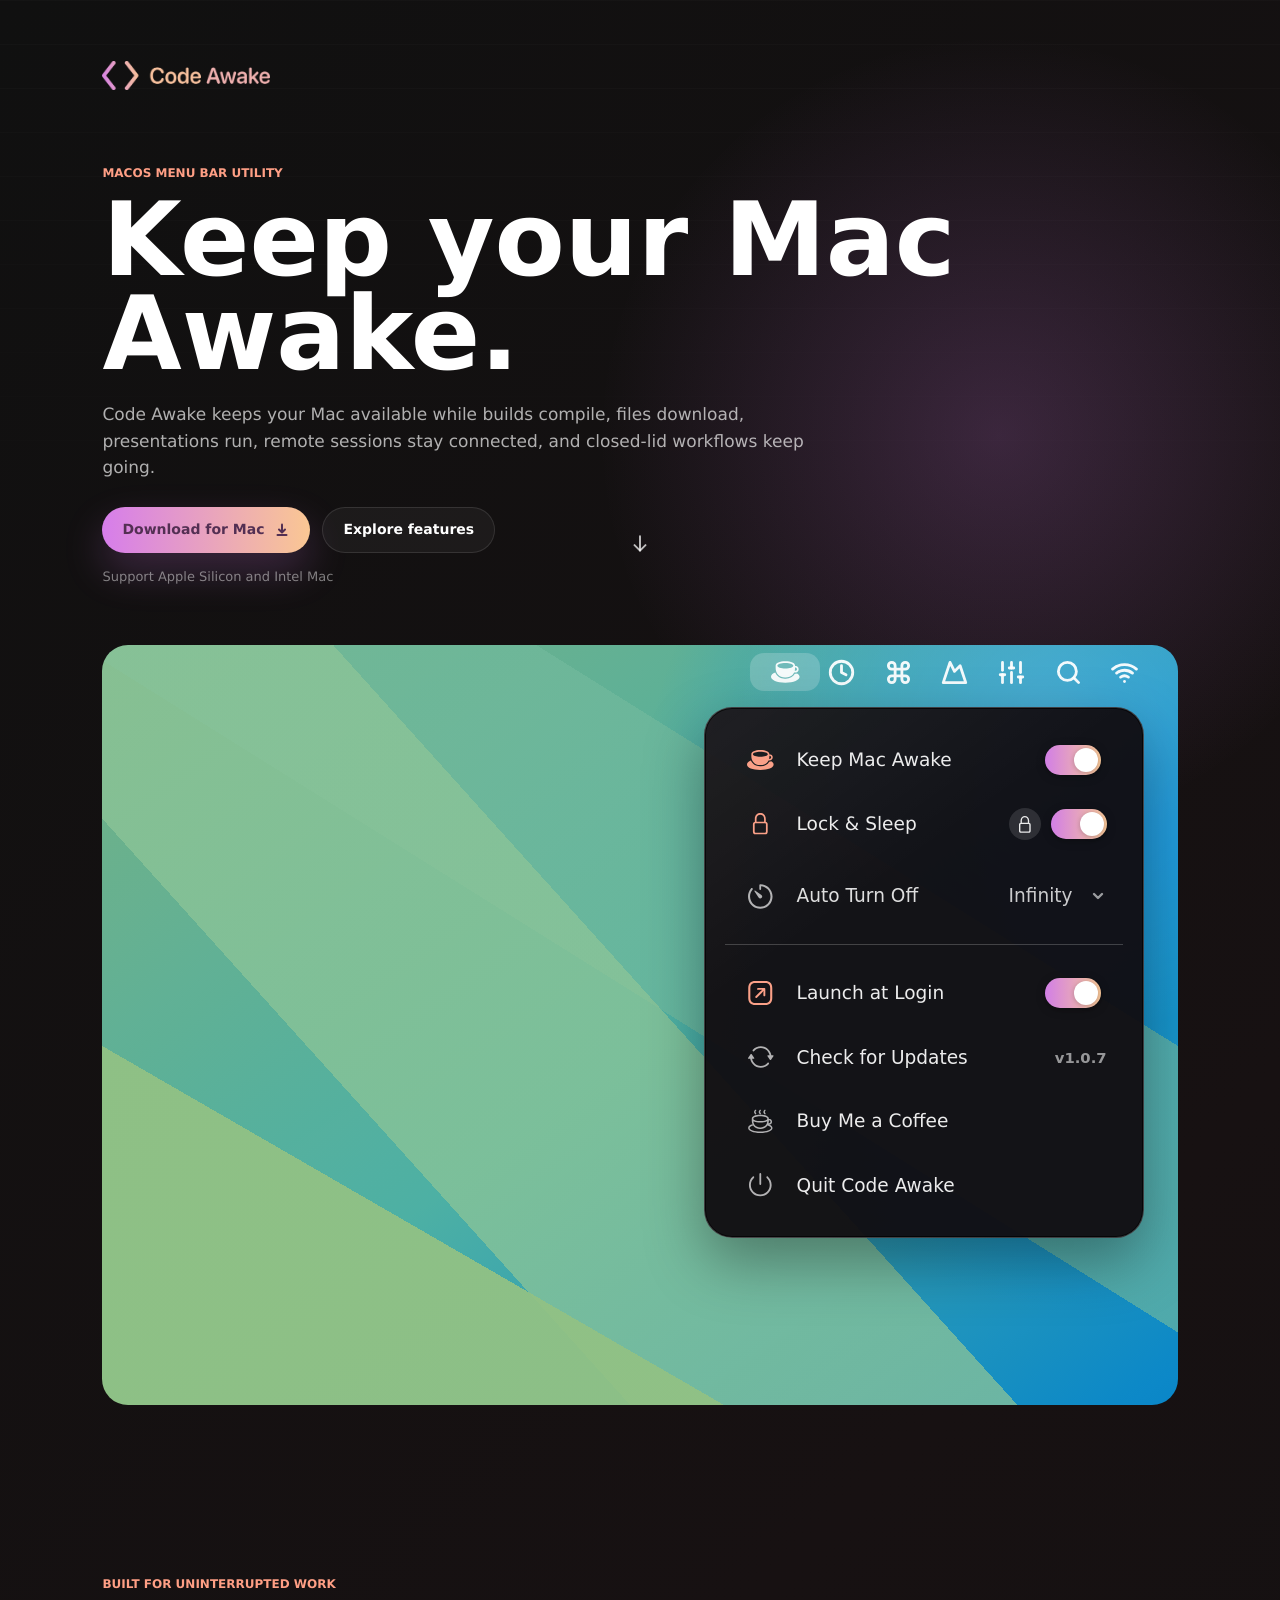
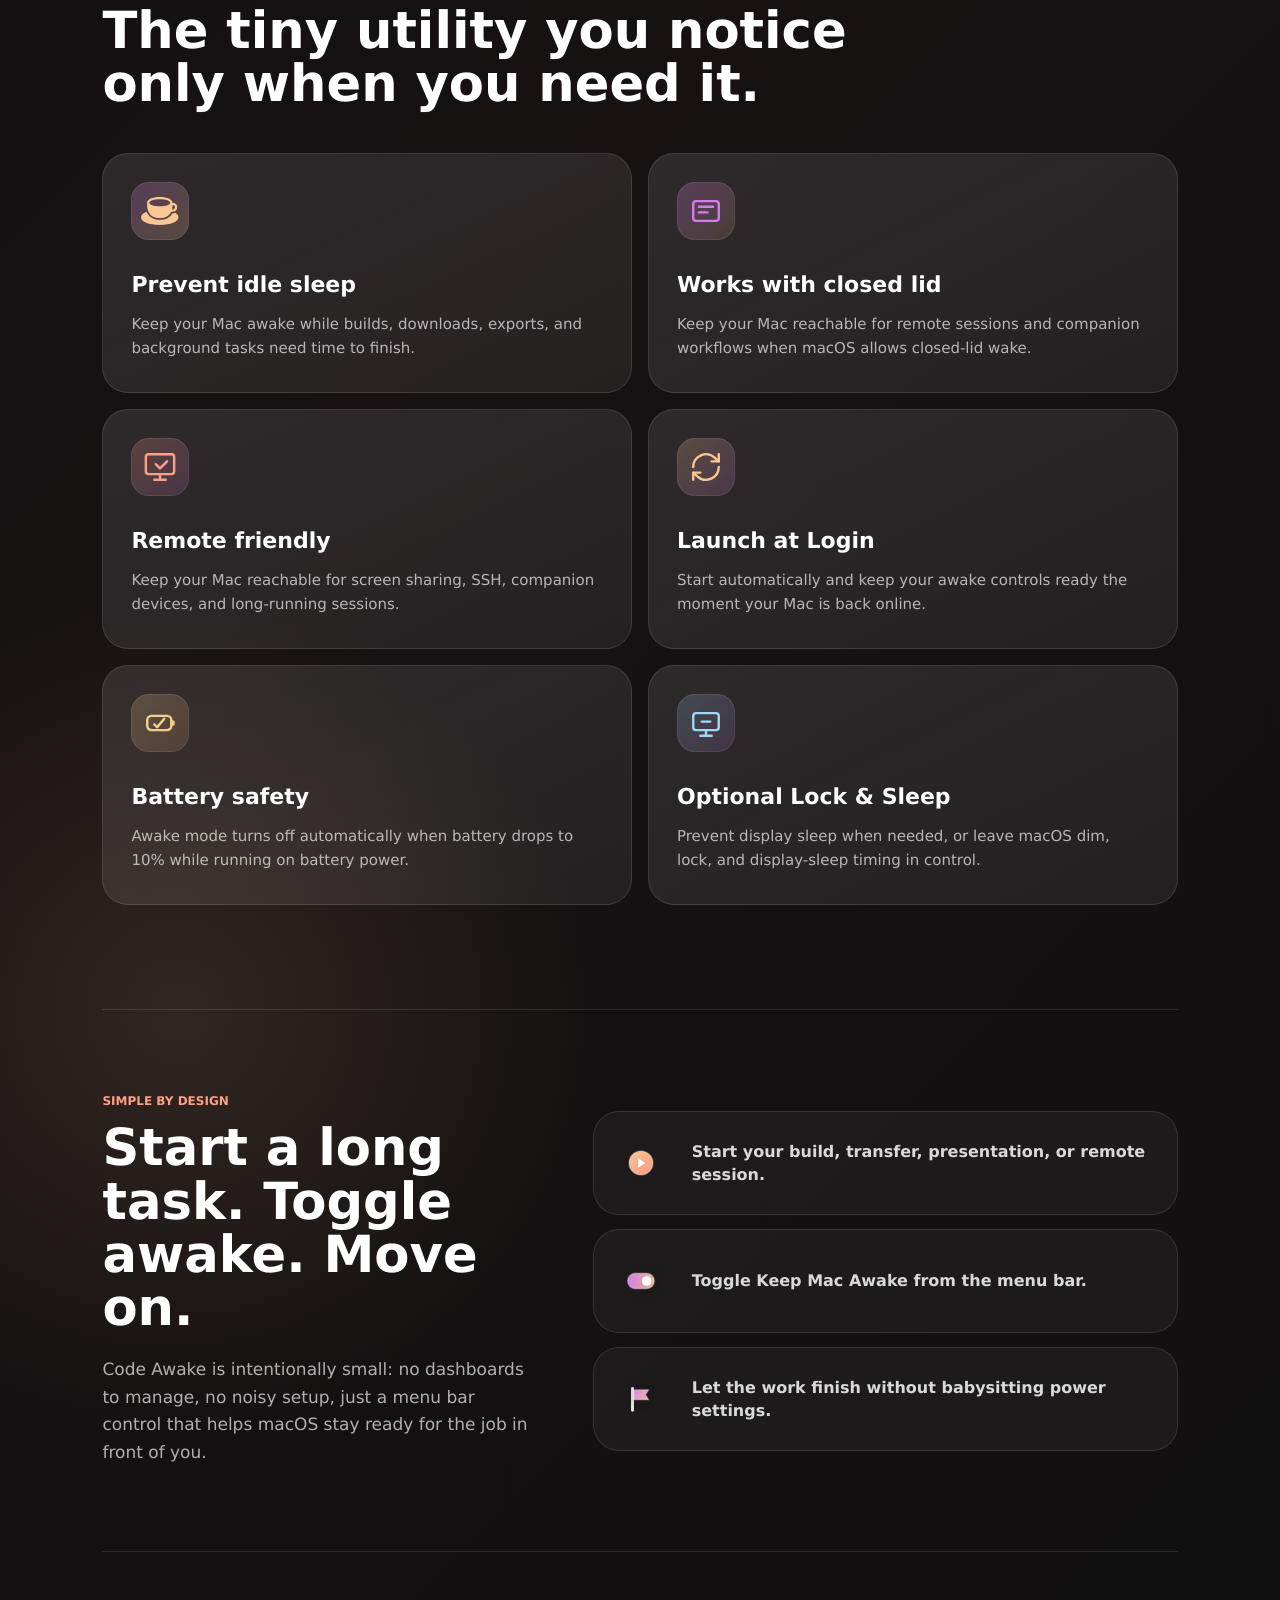
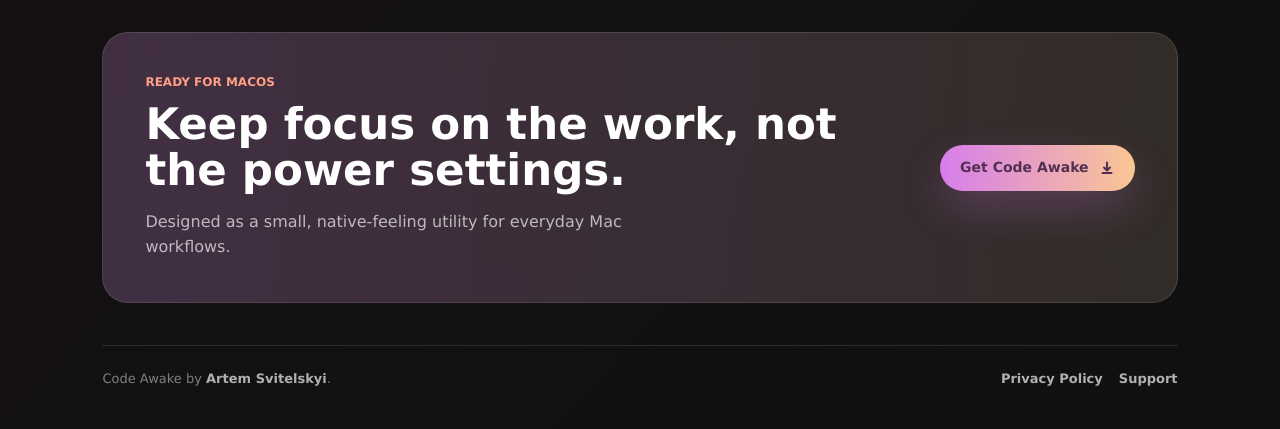
==== commit 5262ae47: "Prepare Code Awake 1.0.7 release" ====
--- a/landing/index.html
+++ b/landing/index.html
@@ -72,7 +72,7 @@
           </p>
 
         <div class="hero-actions">
-            <a class="primary-button" href="https://github.com/artemsvit/Code-Awake/releases/latest/download/Code-Awake-1.0.6.dmg" download>
+            <a class="primary-button" href="https://github.com/artemsvit/Code-Awake/releases/latest/download/Code-Awake-1.0.7.dmg" download>
               <span>Download for Mac</span>
               <svg viewBox="0 0 16 16" aria-hidden="true">
                 <path d="M8 2.5v7"></path>
@@ -241,6 +241,7 @@
                   </svg>
                 </span>
                 <span>Check for Updates</span>
+                <span class="app-menu-version">v<span data-current-version>1.0.7</span></span>
               </button>
 
               <a class="app-menu-row app-menu-action" href="https://www.paypal.com/donate/?hosted_button_id=FF9ZWWCQR6X2W" target="_blank" rel="noopener noreferrer" aria-label="Buy Me a Coffee on PayPal">
@@ -420,7 +421,7 @@
         <h2 id="download-title">Keep focus on the work, not the power settings.</h2>
         <p>Designed as a small, native-feeling utility for everyday Mac workflows.</p>
       </div>
-      <a class="primary-button" href="https://github.com/artemsvit/Code-Awake/releases/latest/download/Code-Awake-1.0.6.dmg" download data-download-link>
+      <a class="primary-button" href="https://github.com/artemsvit/Code-Awake/releases/latest/download/Code-Awake-1.0.7.dmg" download data-download-link>
         <span>Get Code Awake</span>
         <svg viewBox="0 0 16 16" aria-hidden="true">
           <path d="M8 2.5v7"></path>
@@ -458,7 +459,7 @@
       aria-describedby="update-dialog-copy" tabindex="-1">
       <img class="update-dialog-icon" src="assets/app-icon.png" alt="">
       <h2 id="update-dialog-title">You’re up to date!</h2>
-      <p id="update-dialog-copy">Code Awake <span data-current-version>1.0.6</span> is currently the newest version available.</p>
+      <p id="update-dialog-copy">Code Awake <span data-current-version>1.0.7</span> is currently the newest version available.</p>
       <button class="update-dialog-button" type="button">OK</button>
     </div>
   </div>
--- a/landing/styles.css
+++ b/landing/styles.css
@@ -407,8 +407,16 @@
 }
 
 .app-menu-action {
-  grid-template-columns: 40px 1fr;
+  grid-template-columns: 40px 1fr auto;
   min-height: 64px;
+}
+
+.app-menu-version {
+  color: rgba(255, 255, 255, 0.56);
+  font-size: clamp(14px, 1.16vw, 17px);
+  font-weight: 600;
+  font-variant-numeric: tabular-nums;
+  white-space: nowrap;
 }
 
 .app-lock-sleep-row {
@@ -939,7 +947,7 @@
   margin: 0 0 26px;
   color: rgba(255, 255, 255, 0.84);
   font-size: clamp(18px, 2.1vw, 23px);
-  font-weight: 650;
+  font-weight: 400;
   line-height: 1.18;
 }
 
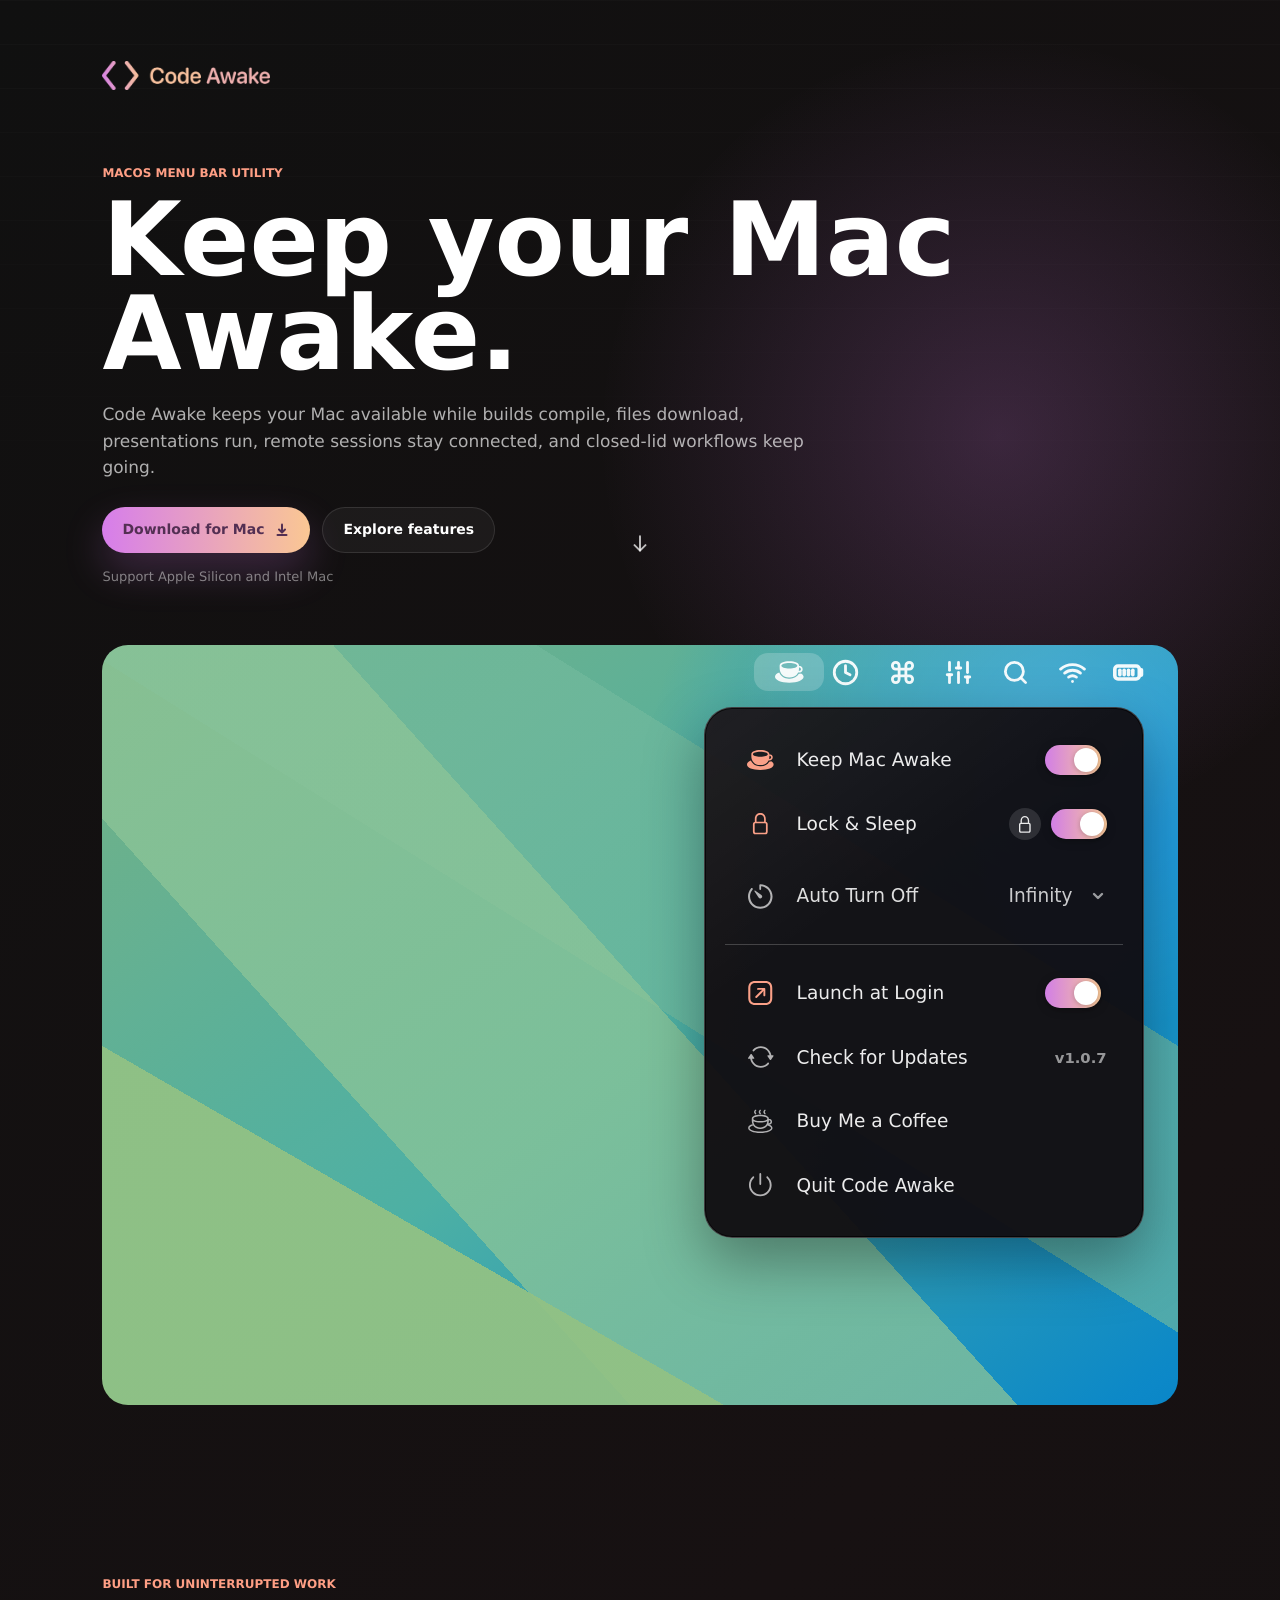
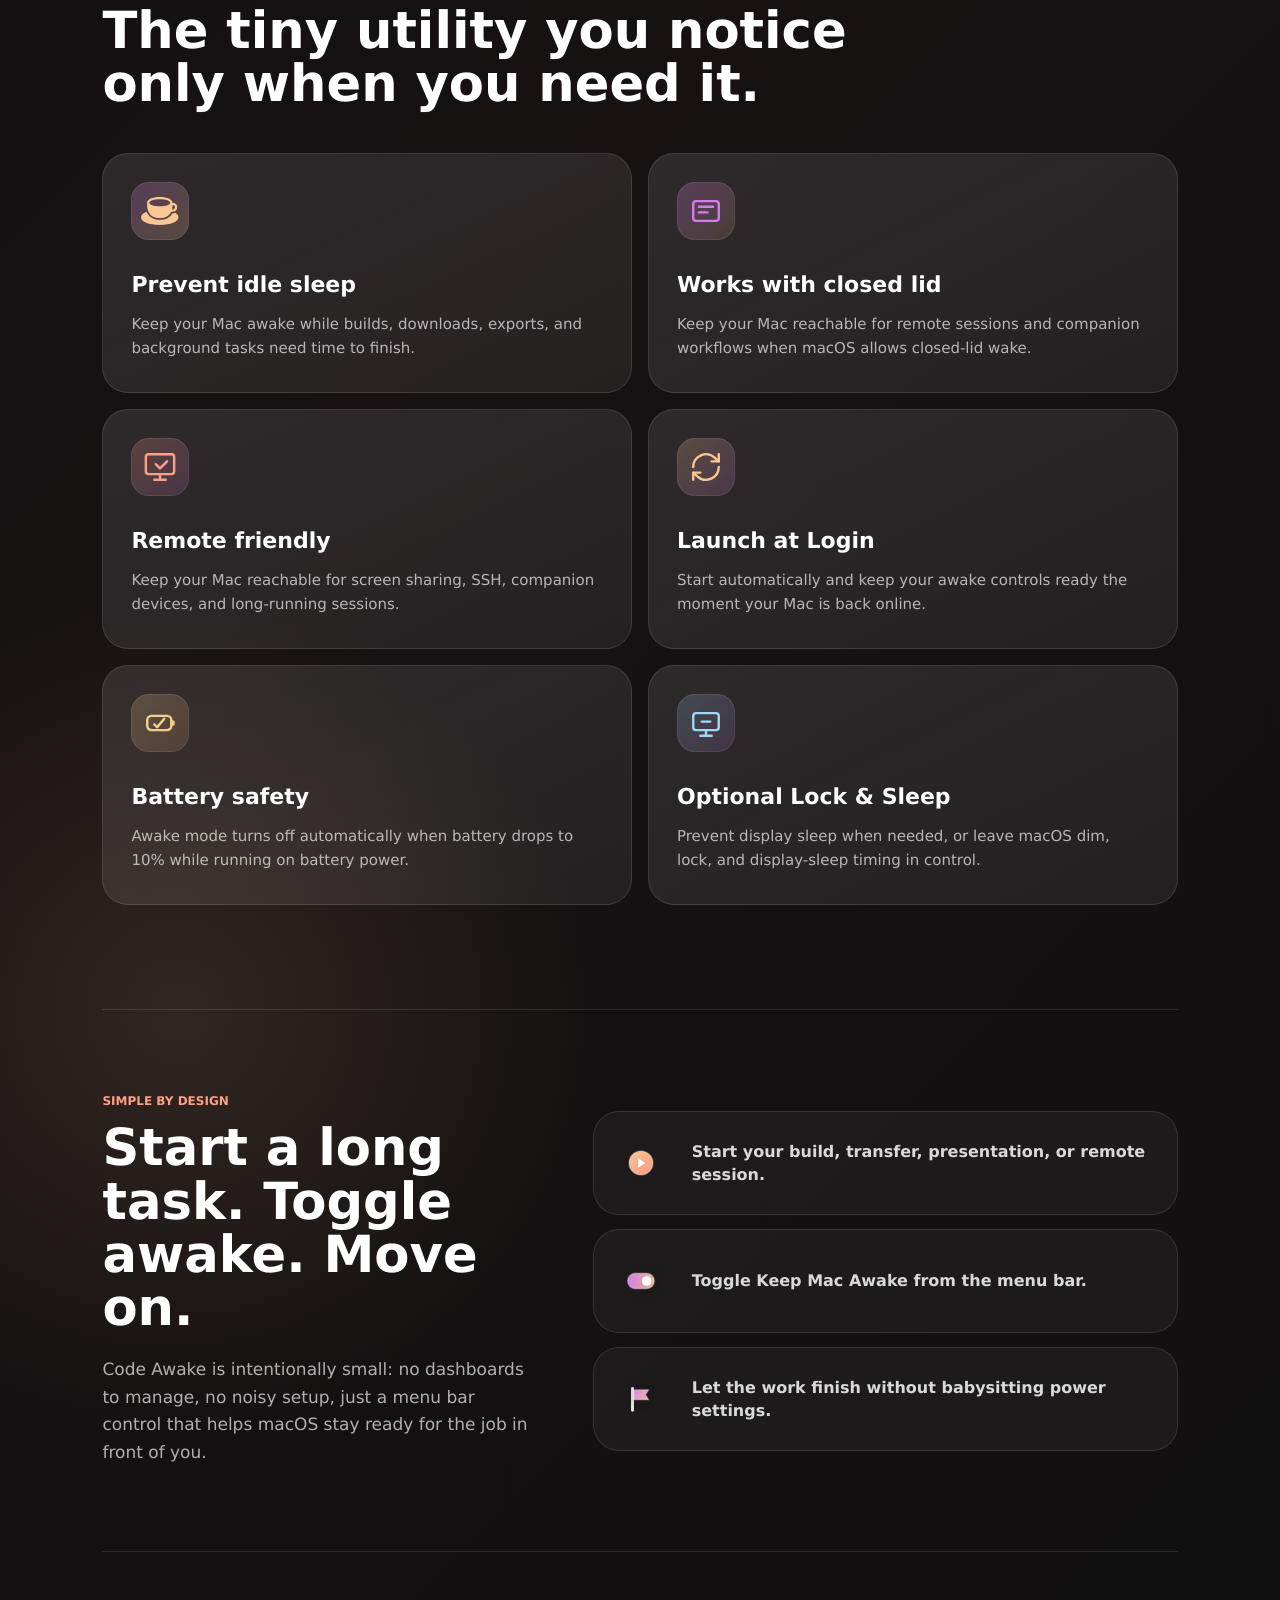
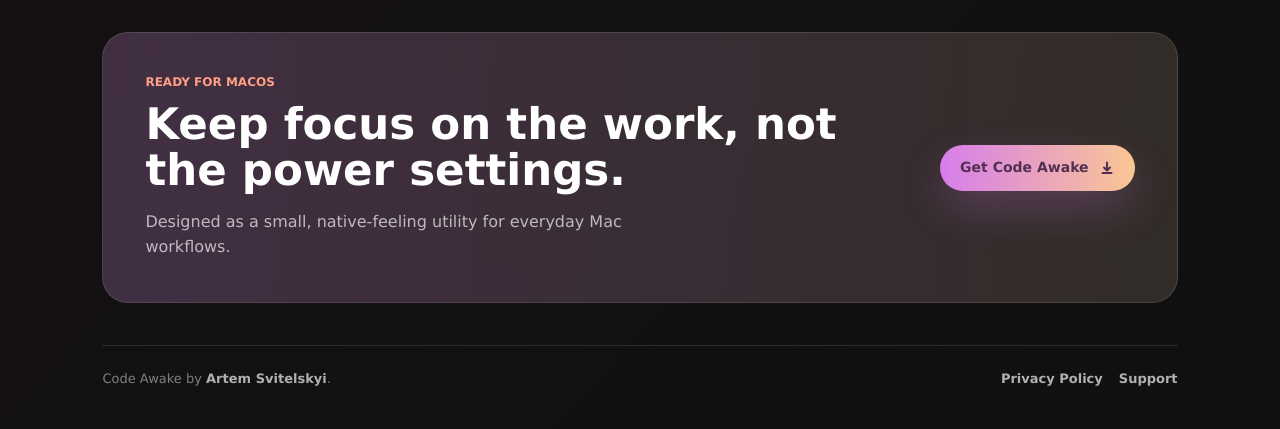
==== commit c25c0a83: "Update Code Awake app and landing" ====
--- a/landing/index.html
+++ b/landing/index.html
@@ -120,11 +120,6 @@
             </span>
             <span class="menubar-icon" aria-hidden="true">
               <svg viewBox="0 0 24 24">
-                <path d="m8 3 4 8 5-5 5 15H2L8 3z"></path>
-              </svg>
-            </span>
-            <span class="menubar-icon" aria-hidden="true">
-              <svg viewBox="0 0 24 24">
                 <path d="M4 21v-7"></path>
                 <path d="M4 10V3"></path>
                 <path d="M12 21v-9"></path>
@@ -150,6 +145,21 @@
                 <path d="M12 20h.01"></path>
               </svg>
             </span>
+            <button class="menubar-icon battery-status-button" type="button" aria-label="Toggle low battery preview" aria-pressed="false">
+              <svg class="battery-icon-full" viewBox="0 0 24 24" aria-hidden="true">
+                <rect x="2.5" y="7.5" width="17" height="9" rx="2.2"></rect>
+                <path d="M21 10.2v3.6"></path>
+                <path d="M6 10.5v3"></path>
+                <path d="M9 10.5v3"></path>
+                <path d="M12 10.5v3"></path>
+                <path d="M15 10.5v3"></path>
+              </svg>
+              <svg class="battery-icon-low" viewBox="0 0 24 24" aria-hidden="true">
+                <rect x="2.5" y="7.5" width="17" height="9" rx="2.2"></rect>
+                <path d="M21 10.2v3.6"></path>
+                <path d="M6 10.5v3"></path>
+              </svg>
+            </button>
           </div>
 
             <div class="app-menu-card" id="hero-app-menu" aria-label="Code Awake opened menu">
@@ -167,6 +177,14 @@
                   <input class="app-switch-input" type="checkbox" aria-label="Keep Mac Awake" checked>
                   <span class="app-switch-track" aria-hidden="true"></span>
                 </label>
+              </div>
+
+              <div class="app-menu-warning" role="note">
+                <svg viewBox="0 0 16 16" aria-hidden="true">
+                  <path d="M7.05 1.67c.42-.73 1.48-.73 1.9 0l6.38 11.05c.42.73-.1 1.64-.95 1.64H1.62c-.85 0-1.37-.91-.95-1.64L7.05 1.67Z"></path>
+                  <path d="M8 5.05v4.15M8 11.78v.08"></path>
+                </svg>
+                <span>Paused: Battery below 10%.</span>
               </div>
 
               <div class="app-menu-row app-lock-sleep-row">
--- a/landing/styles.css
+++ b/landing/styles.css
@@ -248,7 +248,7 @@
   right: clamp(18px, 2.8vw, 46px);
   left: auto;
   z-index: 4;
-  width: min(430px, 56%);
+  width: min(478px, 60%);
   user-select: none;
   -webkit-user-select: none;
 }
@@ -304,6 +304,18 @@
   cursor: pointer;
 }
 
+.battery-status-button {
+  cursor: pointer;
+  margin-right: -4px;
+}
+
+.battery-status-button svg {
+  width: 48px;
+  height: 38px;
+  stroke-width: 2.55;
+  transform: scale(1.28);
+}
+
 button.menubar-icon:focus-visible {
   outline: 2px solid rgba(255, 255, 255, 0.72);
   outline-offset: 3px;
@@ -343,6 +355,22 @@
 
 .cup-icon-outline {
   display: none;
+}
+
+.battery-icon-low {
+  display: none;
+}
+
+.mac-content.is-low-battery .battery-status-button {
+  color: var(--coral);
+}
+
+.mac-content.is-low-battery .battery-icon-full {
+  display: none;
+}
+
+.mac-content.is-low-battery .battery-icon-low {
+  display: block;
 }
 
 .mac-content.is-awake-off .menubar-icon.active .cup-icon-filled,
@@ -390,7 +418,7 @@
 .app-menu-row {
   min-height: 64px;
   display: grid;
-  grid-template-columns: 40px 1fr 62px;
+  grid-template-columns: 40px minmax(0, 1fr) 62px;
   align-items: center;
   gap: 16px;
   border-radius: 18px;
@@ -407,8 +435,15 @@
 }
 
 .app-menu-action {
-  grid-template-columns: 40px 1fr auto;
+  grid-template-columns: 40px minmax(0, 1fr) auto;
   min-height: 64px;
+}
+
+.app-menu-action > span:nth-child(2) {
+  min-width: 0;
+  overflow: hidden;
+  text-overflow: ellipsis;
+  white-space: nowrap;
 }
 
 .app-menu-version {
@@ -419,8 +454,42 @@
   white-space: nowrap;
 }
 
+.app-menu-warning {
+  display: none;
+}
+
+.mac-content.is-low-battery .app-menu-warning {
+  display: grid;
+  grid-template-columns: 40px minmax(0, 1fr);
+  gap: 16px;
+  align-items: center;
+  min-height: 58px;
+  margin: 4px 0;
+  padding: 0 16px;
+  border: 1px solid rgba(255, 154, 132, 0.26);
+  border-radius: 18px;
+  background: rgba(255, 154, 132, 0.13);
+  color: rgba(255, 255, 255, 0.9);
+  font-size: clamp(16px, 1.45vw, 21px);
+  font-weight: 500;
+  line-height: 1.18;
+  justify-items: start;
+}
+
+.app-menu-warning svg {
+  width: 24px;
+  height: 22px;
+  justify-self: center;
+  color: var(--coral);
+  fill: currentColor;
+  stroke: rgba(18, 16, 21, 0.78);
+  stroke-width: 1.5;
+  stroke-linecap: round;
+  stroke-linejoin: round;
+}
+
 .app-lock-sleep-row {
-  grid-template-columns: 40px 1fr auto;
+  grid-template-columns: 40px minmax(0, 1fr) auto;
 }
 
 .app-lock-controls {
@@ -1935,7 +2004,7 @@
 
   .app-menu-row {
     min-height: 56px;
-    grid-template-columns: 34px 1fr 56px;
+    grid-template-columns: 34px minmax(0, 1fr) 52px;
     gap: 10px;
     border-radius: 14px;
     padding: 0 12px;
@@ -1943,8 +2012,36 @@
   }
 
   .app-menu-action {
-    grid-template-columns: 34px 1fr;
+    grid-template-columns: 34px minmax(0, 1fr) auto;
     min-height: 56px;
+  }
+
+  .app-lock-sleep-row {
+    grid-template-columns: 34px minmax(0, 1fr) auto;
+  }
+
+  .app-lock-controls {
+    gap: 8px;
+  }
+
+  .app-lock-circle {
+    width: 28px;
+    height: 28px;
+  }
+
+  .app-menu-warning {
+    grid-template-columns: 27px minmax(0, 1fr);
+    gap: 7px;
+    min-height: 52px;
+    padding: 0 12px;
+    border-radius: 14px;
+    font-size: 15px;
+    justify-items: start;
+  }
+
+  .app-menu-warning svg {
+    width: 24px;
+    height: 22px;
   }
 
   .app-menu-setting {
@@ -1979,7 +2076,7 @@
   }
 
   .app-switch {
-    width: 52px;
+    width: 48px;
     height: 28px;
   }
 
@@ -1991,7 +2088,42 @@
   }
 
   .app-switch-input:checked + .app-switch-track::after {
-    transform: translateX(24px);
+    transform: translateX(20px);
+  }
+
+  .update-dialog-overlay {
+    padding: 18px;
+  }
+
+  .update-dialog {
+    width: min(calc(100% - 52px), 350px);
+    padding: 24px 22px 20px;
+    border-radius: 26px;
+  }
+
+  .update-dialog-icon {
+    width: 58px;
+    height: 58px;
+    margin-bottom: 24px;
+    border-radius: 16px;
+  }
+
+  .update-dialog h2 {
+    margin-bottom: 12px;
+    font-size: 22px;
+  }
+
+  .update-dialog p {
+    max-width: 270px;
+    margin-bottom: 22px;
+    font-size: 18px;
+    line-height: 1.18;
+  }
+
+  .update-dialog-button {
+    min-height: 44px;
+    border-radius: 19px;
+    font-size: 18px;
   }
 
   .section {
@@ -2129,15 +2261,51 @@
 
   .app-menu-row {
     min-height: 50px;
-    grid-template-columns: 30px 1fr 48px;
+    grid-template-columns: 30px minmax(0, 1fr) 44px;
     gap: 8px;
     padding: 0 10px;
     font-size: 14px;
   }
 
   .app-menu-action {
-    grid-template-columns: 30px 1fr;
+    grid-template-columns: 30px minmax(0, 1fr) auto;
     min-height: 50px;
+  }
+
+  .app-lock-sleep-row {
+    grid-template-columns: 30px minmax(0, 1fr) auto;
+  }
+
+  .app-lock-controls {
+    gap: 6px;
+  }
+
+  .app-lock-circle {
+    width: 25px;
+    height: 25px;
+  }
+
+  .app-lock-circle svg {
+    width: 11px;
+    height: 16px;
+  }
+
+  .app-menu-version {
+    font-size: 12px;
+  }
+
+  .app-menu-warning {
+    grid-template-columns: 24px minmax(0, 1fr);
+    gap: 6px;
+    min-height: 48px;
+    padding: 0 10px;
+    border-radius: 14px;
+    font-size: 14px;
+  }
+
+  .app-menu-warning svg {
+    width: 22px;
+    height: 20px;
   }
 
   .app-menu-setting {
@@ -2173,7 +2341,7 @@
   }
 
   .app-switch {
-    width: 46px;
+    width: 42px;
     height: 25px;
   }
 
@@ -2183,7 +2351,42 @@
   }
 
   .app-switch-input:checked + .app-switch-track::after {
-    transform: translateX(21px);
+    transform: translateX(17px);
+  }
+
+  .update-dialog-overlay {
+    padding: 14px;
+  }
+
+  .update-dialog {
+    width: min(calc(100% - 54px), 320px);
+    padding: 22px 18px 18px;
+    border-radius: 24px;
+  }
+
+  .update-dialog-icon {
+    width: 52px;
+    height: 52px;
+    margin-bottom: 22px;
+    border-radius: 15px;
+  }
+
+  .update-dialog h2 {
+    margin-bottom: 10px;
+    font-size: 20px;
+  }
+
+  .update-dialog p {
+    max-width: 245px;
+    margin-bottom: 20px;
+    font-size: 16px;
+    line-height: 1.2;
+  }
+
+  .update-dialog-button {
+    min-height: 42px;
+    border-radius: 18px;
+    font-size: 17px;
   }
 
   .not-found-page {
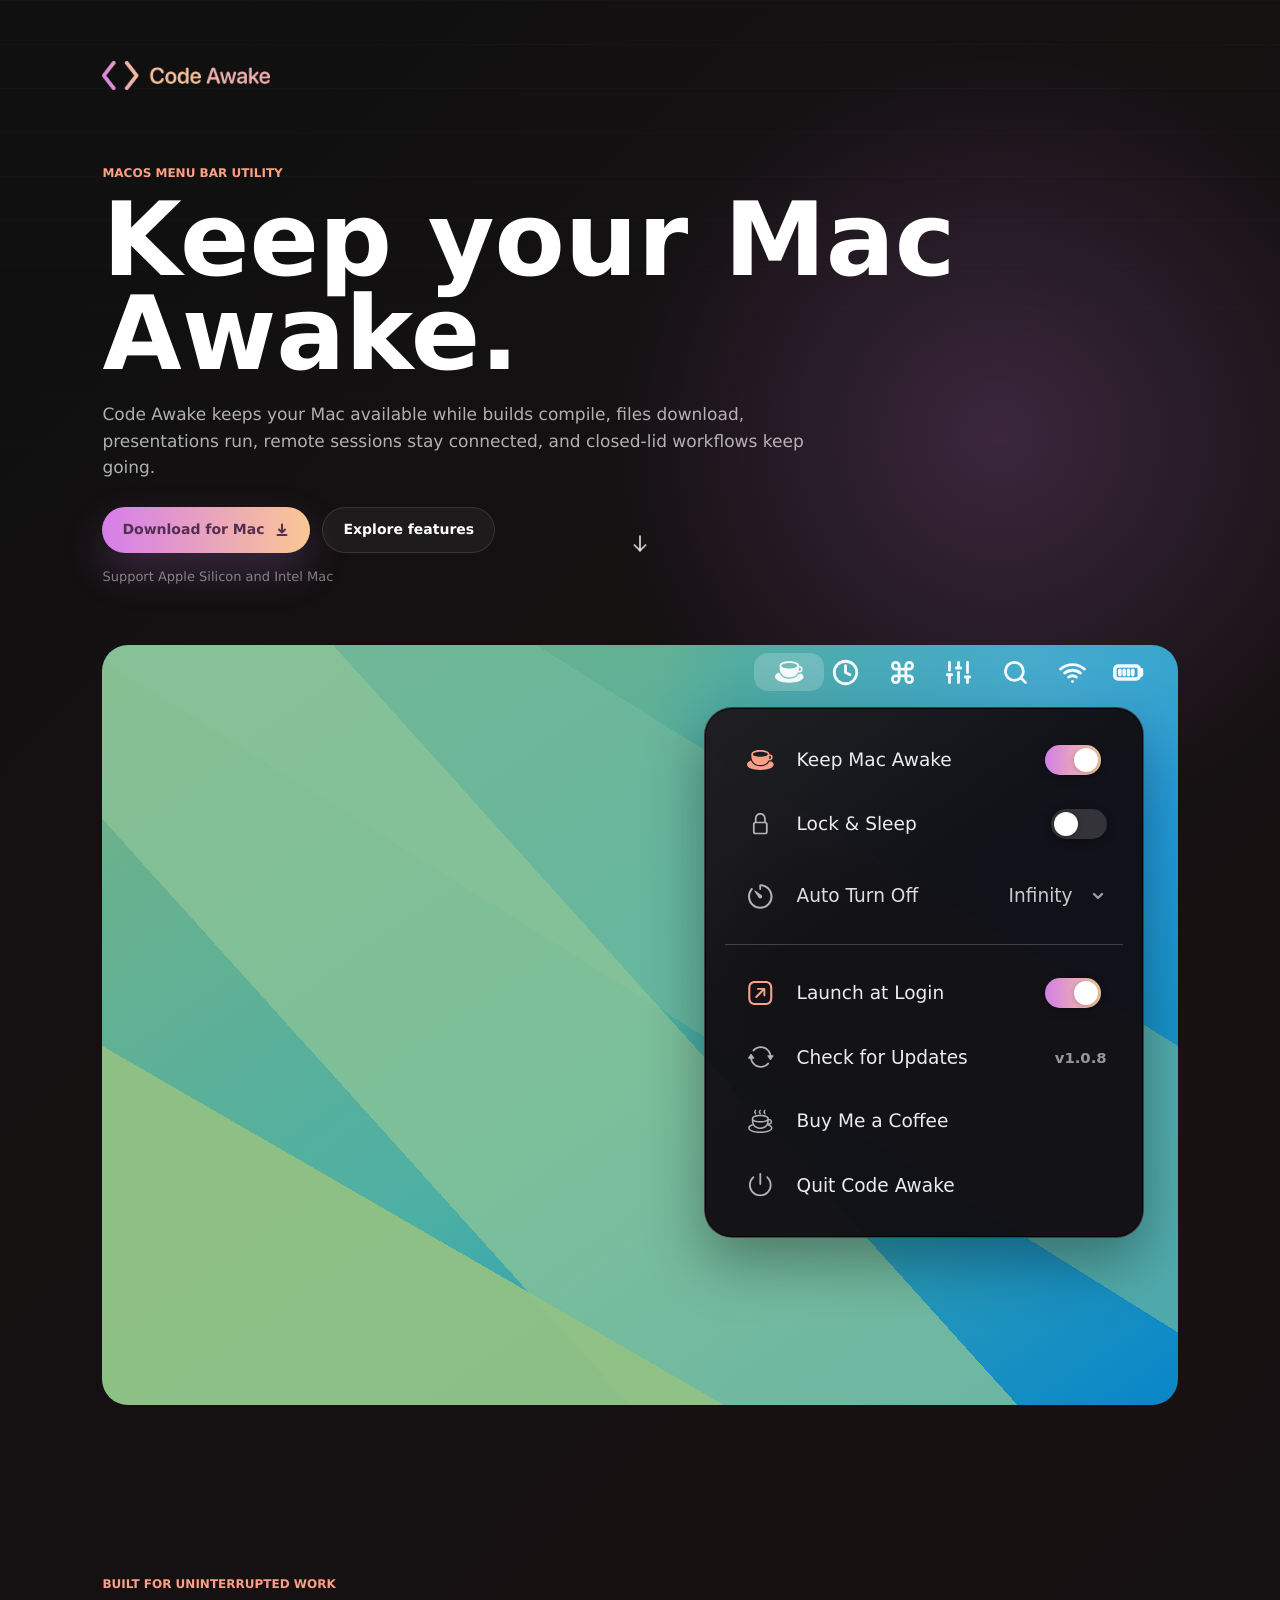
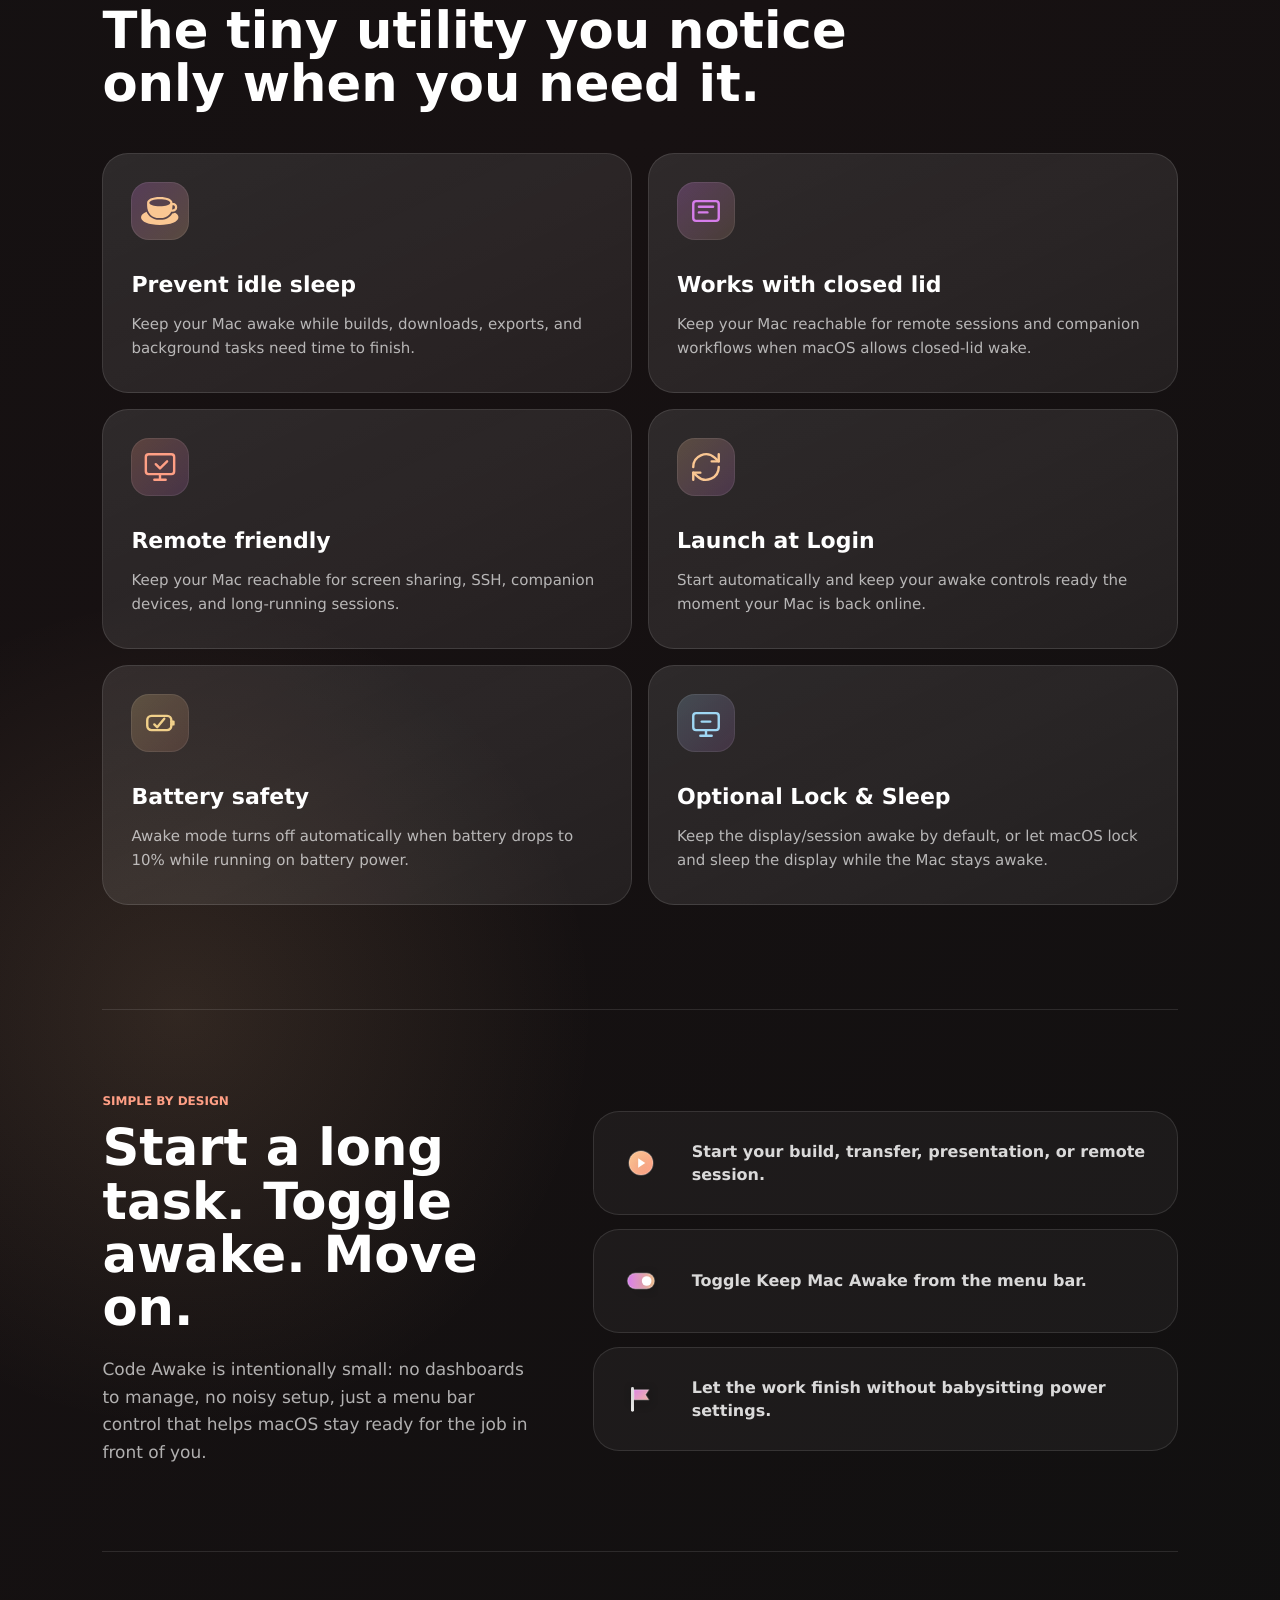
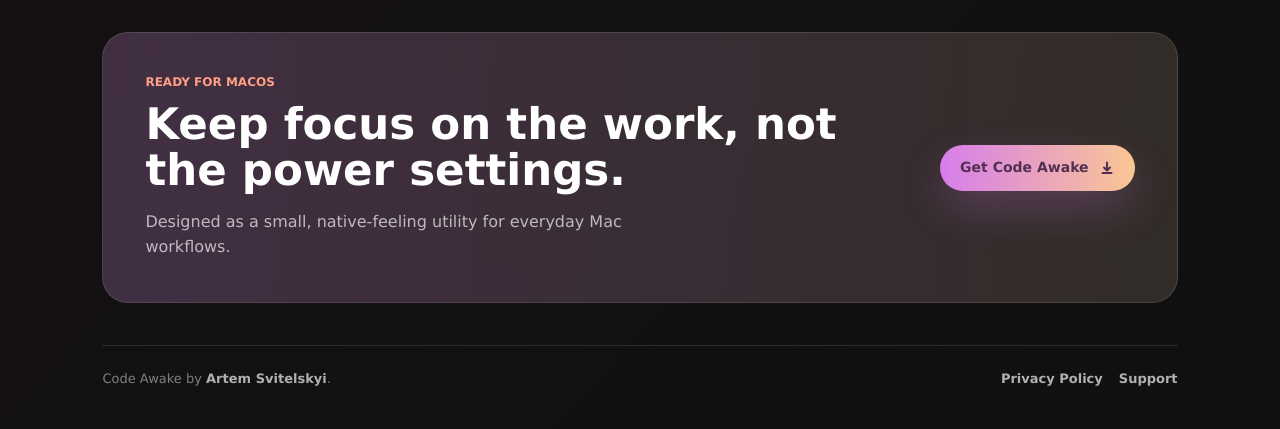
==== commit c17f8171: "Prepare Code Awake 1.0.8 release" ====
--- a/landing/index.html
+++ b/landing/index.html
@@ -72,7 +72,7 @@
           </p>
 
         <div class="hero-actions">
-            <a class="primary-button" href="https://github.com/artemsvit/Code-Awake/releases/latest/download/Code-Awake-1.0.7.dmg" download>
+            <a class="primary-button" href="https://github.com/artemsvit/Code-Awake/releases/latest/download/Code-Awake-1.0.8.dmg" download>
               <span>Download for Mac</span>
               <svg viewBox="0 0 16 16" aria-hidden="true">
                 <path d="M8 2.5v7"></path>
@@ -201,7 +201,7 @@
                     </svg>
                   </button>
                   <label class="app-switch">
-                    <input class="app-switch-input" type="checkbox" aria-label="Lock & Sleep" checked>
+                    <input class="app-switch-input" type="checkbox" aria-label="Lock & Sleep">
                   <span class="app-switch-track" aria-hidden="true"></span>
                   </label>
                 </div>
@@ -259,7 +259,7 @@
                   </svg>
                 </span>
                 <span>Check for Updates</span>
-                <span class="app-menu-version">v<span data-current-version>1.0.7</span></span>
+                <span class="app-menu-version">v<span data-current-version>1.0.8</span></span>
               </button>
 
               <a class="app-menu-row app-menu-action" href="https://www.paypal.com/donate/?hosted_button_id=FF9ZWWCQR6X2W" target="_blank" rel="noopener noreferrer" aria-label="Buy Me a Coffee on PayPal">
@@ -368,7 +368,7 @@
             </svg>
           </span>
           <h3>Optional Lock &amp; Sleep</h3>
-          <p>Prevent display sleep when needed, or leave macOS dim, lock, and display-sleep timing in control.</p>
+          <p>Keep the display/session awake by default, or let macOS lock and sleep the display while the Mac stays awake.</p>
         </article>
 
       </div>
@@ -439,7 +439,7 @@
         <h2 id="download-title">Keep focus on the work, not the power settings.</h2>
         <p>Designed as a small, native-feeling utility for everyday Mac workflows.</p>
       </div>
-      <a class="primary-button" href="https://github.com/artemsvit/Code-Awake/releases/latest/download/Code-Awake-1.0.7.dmg" download data-download-link>
+      <a class="primary-button" href="https://github.com/artemsvit/Code-Awake/releases/latest/download/Code-Awake-1.0.8.dmg" download data-download-link>
         <span>Get Code Awake</span>
         <svg viewBox="0 0 16 16" aria-hidden="true">
           <path d="M8 2.5v7"></path>
@@ -477,7 +477,7 @@
       aria-describedby="update-dialog-copy" tabindex="-1">
       <img class="update-dialog-icon" src="assets/app-icon.png" alt="">
       <h2 id="update-dialog-title">You’re up to date!</h2>
-      <p id="update-dialog-copy">Code Awake <span data-current-version>1.0.7</span> is currently the newest version available.</p>
+      <p id="update-dialog-copy">Code Awake <span data-current-version>1.0.8</span> is currently the newest version available.</p>
       <button class="update-dialog-button" type="button">OK</button>
     </div>
   </div>
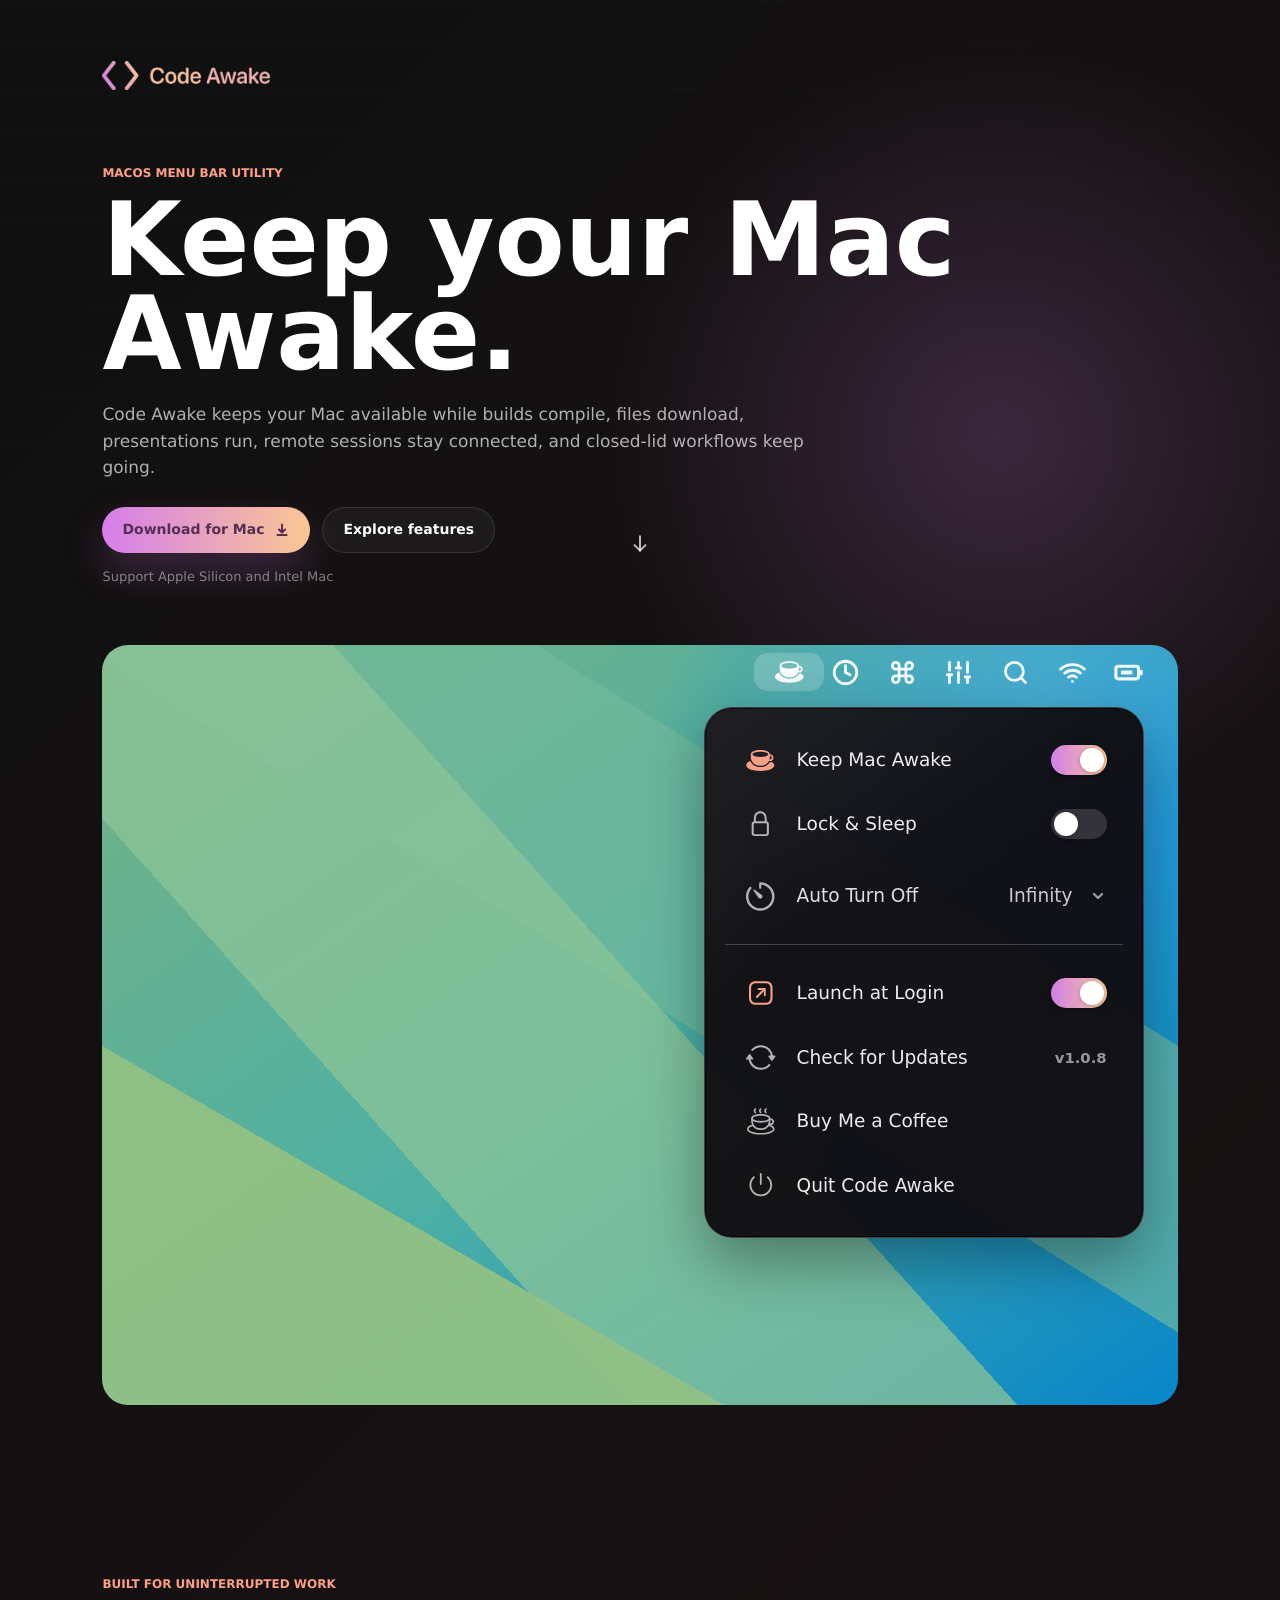
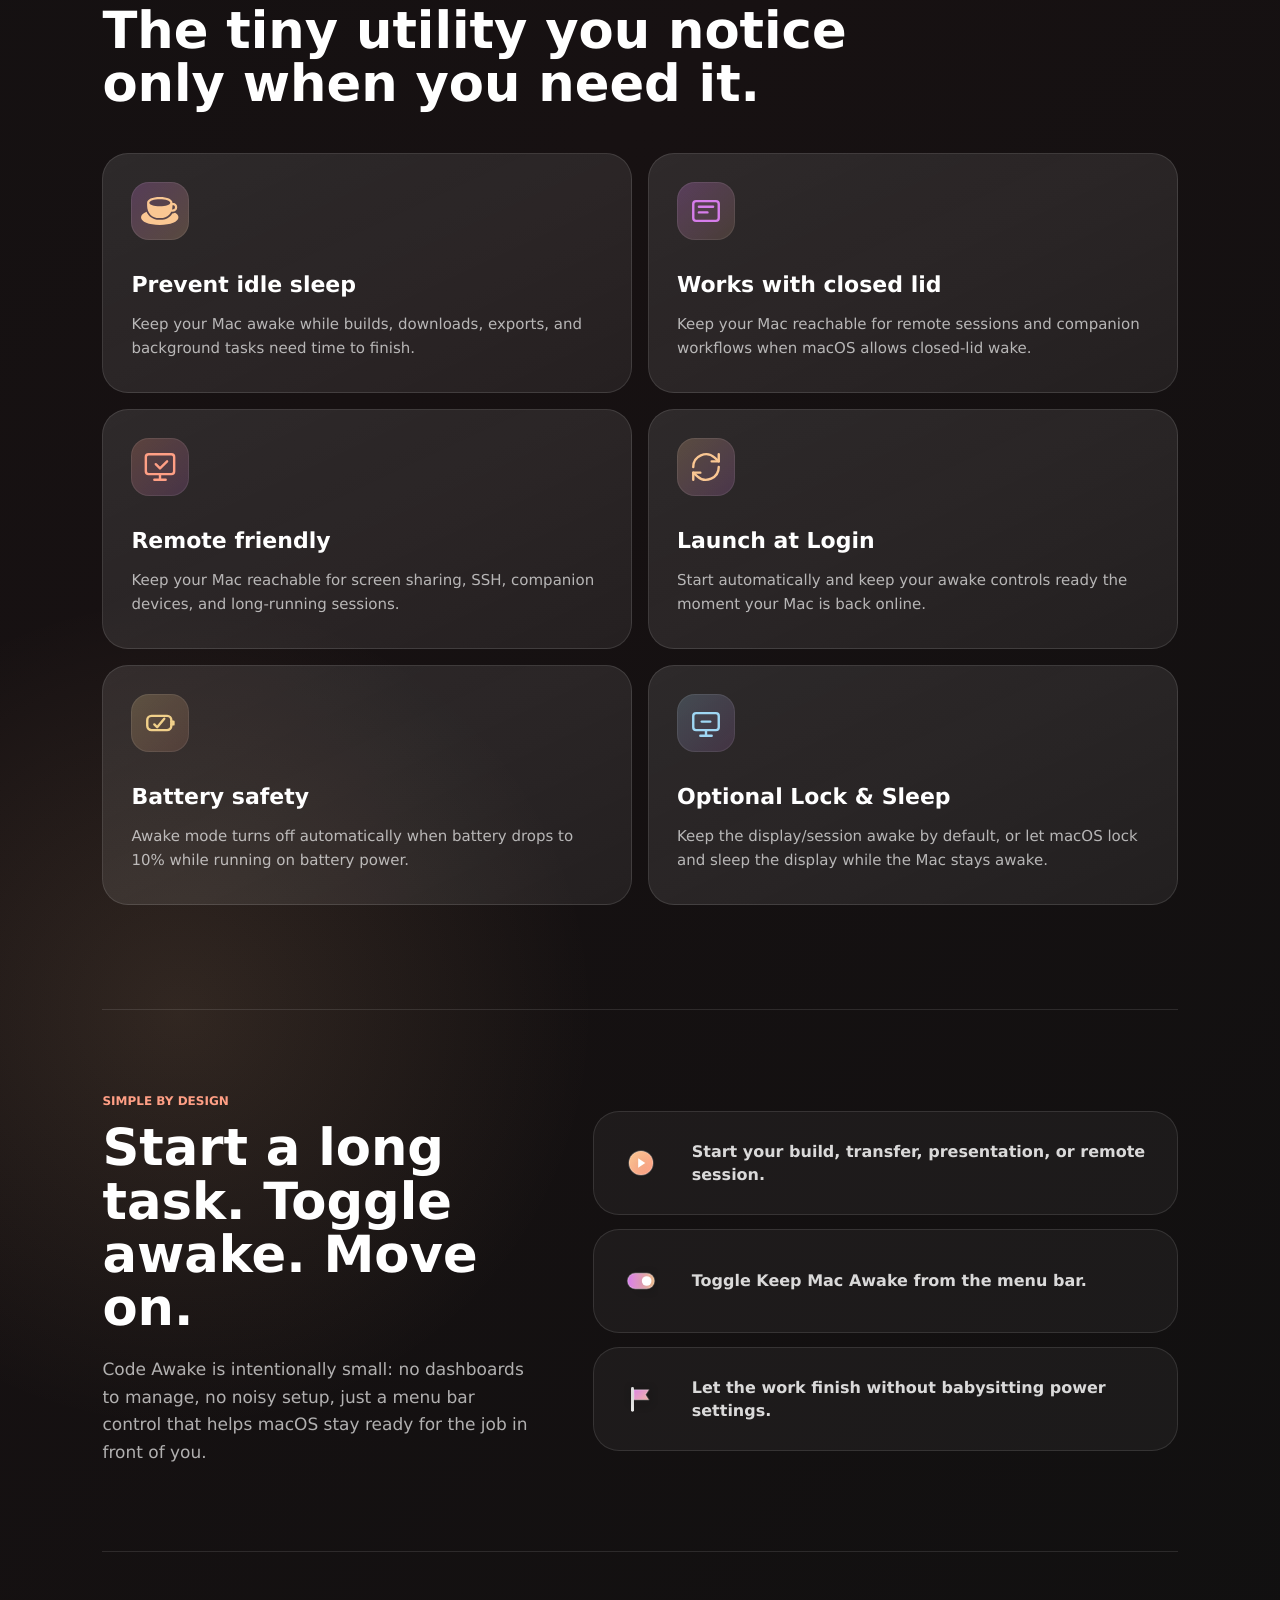
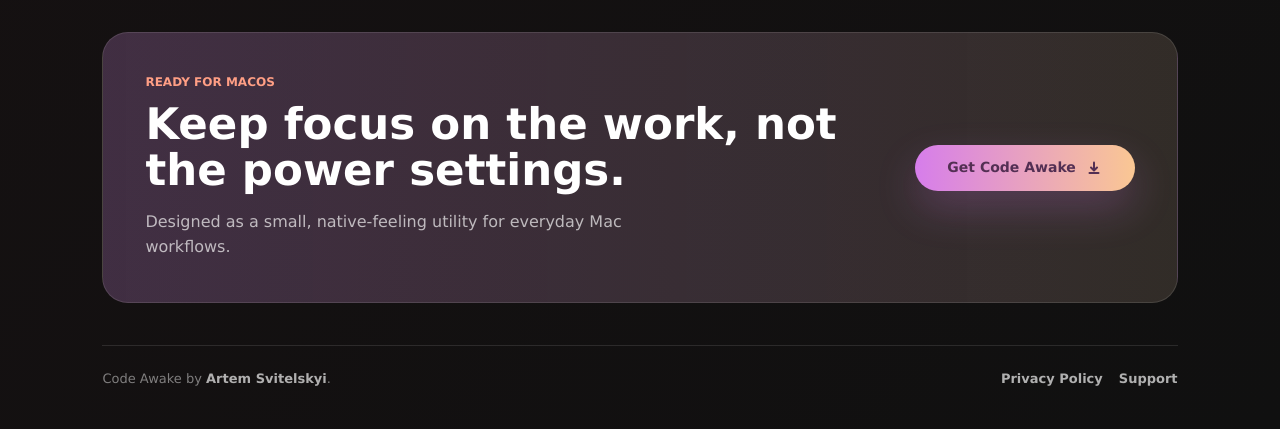
==== commit dbca510e: "Refactor landing page SVG icons and styles for improved responsiveness and visual consistency. Adjus" ====
--- a/landing/index.html
+++ b/landing/index.html
@@ -11,16 +11,16 @@
   <meta name="keywords"
     content="Code Awake, keep Mac awake, macOS menu bar app, prevent Mac sleep, Mac awake utility, Intel Mac, Apple Silicon Mac">
   <meta name="author" content="Artsvit Studio">
-  <link rel="canonical" href="https://codeawake.artsvit.com/">
+  <link rel="canonical" href="https://codeawake.uk/">
 
   <meta property="og:type" content="website">
   <meta property="og:site_name" content="Code Awake">
-  <meta property="og:url" content="https://codeawake.artsvit.com/">
+  <meta property="og:url" content="https://codeawake.uk/">
   <meta property="og:title" content="Code Awake - Keep Your Mac Awake">
   <meta property="og:description"
     content="A lightweight macOS menu bar utility for uninterrupted builds, downloads, presentations, remote access, and long-running tasks.">
-  <meta property="og:image" content="https://codeawake.artsvit.com/assets/og-image.png">
-  <meta property="og:image:secure_url" content="https://codeawake.artsvit.com/assets/og-image.png">
+  <meta property="og:image" content="https://codeawake.uk/assets/og-image.png">
+  <meta property="og:image:secure_url" content="https://codeawake.uk/assets/og-image.png">
   <meta property="og:image:type" content="image/png">
   <meta property="og:image:width" content="1200">
   <meta property="og:image:height" content="630">
@@ -30,7 +30,7 @@
   <meta name="twitter:title" content="Code Awake - Keep Your Mac Awake">
   <meta name="twitter:description"
     content="A lightweight macOS menu bar utility for uninterrupted builds, downloads, presentations, remote access, and long-running tasks.">
-  <meta name="twitter:image" content="https://codeawake.artsvit.com/assets/og-image.png">
+  <meta name="twitter:image" content="https://codeawake.uk/assets/og-image.png">
   <meta name="twitter:image:alt" content="Code Awake macOS menu bar app preview">
 
   <title>Code Awake - Keep Your Mac Awake</title>
@@ -44,8 +44,8 @@
       "name": "Code Awake",
       "applicationCategory": "UtilitiesApplication",
       "operatingSystem": "macOS",
-      "url": "https://codeawake.artsvit.com/",
-      "image": "https://codeawake.artsvit.com/assets/og-image.png",
+      "url": "https://codeawake.uk/",
+      "image": "https://codeawake.uk/assets/og-image.png",
       "description": "Code Awake is a lightweight macOS menu bar app that keeps your Mac awake for builds, downloads, presentations, remote access, and long-running tasks.",
       "offers": {
         "@type": "Offer",
@@ -147,17 +147,14 @@
             </span>
             <button class="menubar-icon battery-status-button" type="button" aria-label="Toggle low battery preview" aria-pressed="false">
               <svg class="battery-icon-full" viewBox="0 0 24 24" aria-hidden="true">
-                <rect x="2.5" y="7.5" width="17" height="9" rx="2.2"></rect>
-                <path d="M21 10.2v3.6"></path>
-                <path d="M6 10.5v3"></path>
-                <path d="M9 10.5v3"></path>
-                <path d="M12 10.5v3"></path>
-                <path d="M15 10.5v3"></path>
+                <rect x="2" y="7" width="18" height="10" rx="2"></rect>
+                <path d="M22 11v2"></path>
+                <path d="M6 10.5h9v3H6z" fill="currentColor" stroke="none"></path>
               </svg>
               <svg class="battery-icon-low" viewBox="0 0 24 24" aria-hidden="true">
-                <rect x="2.5" y="7.5" width="17" height="9" rx="2.2"></rect>
-                <path d="M21 10.2v3.6"></path>
-                <path d="M6 10.5v3"></path>
+                <rect x="2" y="7" width="18" height="10" rx="2"></rect>
+                <path d="M22 11v2"></path>
+                <path d="M6 10.5h2.5v3H6z" fill="currentColor" stroke="none"></path>
               </svg>
             </button>
           </div>
@@ -165,10 +162,10 @@
             <div class="app-menu-card" id="hero-app-menu" aria-label="Code Awake opened menu">
               <div class="app-menu-row">
                 <span class="app-menu-symbol app-menu-state-symbol" aria-hidden="true">
-                  <svg class="cup-icon-filled" viewBox="0 0 25.7324 18.9941">
+                  <svg class="cup-icon-filled menu-cup-symbol" viewBox="0 0 25.7324 18.9941">
                     <path d="M12.2949 14.3164L13.1738 14.3164C18.0566 14.3164 21.3477 11.0254 21.3477 5.91797L21.3477 3.93555C21.3477 1.61133 17.8711 0.0292969 12.7344 0.0292969C7.59766 0.0292969 4.12109 1.61133 4.12109 3.93555L4.12109 5.91797C4.12109 10.8496 7.40234 14.3164 12.2949 14.3164ZM12.7344 6.31836C8.65234 6.31836 5.64453 5.2832 5.64453 3.93555C5.64453 2.59766 8.65234 1.55273 12.7344 1.55273C16.8262 1.55273 19.834 2.59766 19.834 3.93555C19.834 5.2832 16.8262 6.31836 12.7344 6.31836ZM20.293 10L21.0645 10C23.2422 10 24.5508 8.85742 24.5508 6.96289C24.5508 5.07812 23.2324 3.92578 21.0645 3.92578L20.4395 3.92578L20.4395 5.43945L21.0645 5.43945C22.3047 5.43945 23.0273 6.00586 23.0273 6.96289C23.0273 7.91016 22.3047 8.48633 21.0645 8.48633L20.293 8.48633ZM12.6855 18.9941C20.1074 18.9941 25.3711 16.8848 25.3711 13.8184C25.3711 12.627 24.5605 11.582 23.1348 10.7422C22.5488 10.9863 21.9043 11.123 21.1719 11.1426C19.6191 13.8477 16.7773 15.459 13.1738 15.459L12.2949 15.459C8.28125 15.459 5.14648 13.3301 3.75 10C1.37695 10.918 0 12.2461 0 13.8184C0 16.8848 5.27344 18.9941 12.6855 18.9941Z"></path>
                   </svg>
-                  <svg class="cup-icon-outline" viewBox="0 0 25.7324 18.9551">
+                  <svg class="cup-icon-outline menu-cup-symbol" viewBox="0 0 25.7324 18.9551">
                     <path d="M19.1211 10.8105C22.041 11.4941 23.8574 12.6074 23.8574 13.7793C23.8574 15.6836 18.9941 17.4414 12.6855 17.4414C6.37695 17.4414 1.51367 15.6836 1.51367 13.7793C1.51367 12.6172 3.28125 11.5234 6.14258 10.8203L5.40039 9.43359C2.03125 10.3223 0 11.875 0 13.7793C0 16.8457 5.27344 18.9551 12.6855 18.9551C20.1074 18.9551 25.3711 16.8457 25.3711 13.7793C25.3711 11.8262 23.2227 10.2344 19.7168 9.36523ZM20 4.0332L20 6.07422C20 10.293 17.3047 13.1641 13.1348 13.1641L12.2266 13.1641C8.04688 13.1641 5.37109 10.3125 5.37109 6.07422L5.37109 4.0332L3.79883 4.0332L3.79883 6.07422C3.79883 11.1621 7.1875 14.7363 12.2266 14.7363L13.1348 14.7363C18.1738 14.7363 21.5723 11.1523 21.5723 6.07422L21.5723 4.0332ZM12.6855 8.05664C17.9785 8.05664 21.5723 6.42578 21.5723 4.0332C21.5723 1.63086 17.9883 0 12.6855 0C7.38281 0 3.79883 1.63086 3.79883 4.0332C3.79883 6.42578 7.39258 8.05664 12.6855 8.05664ZM12.6855 6.48438C8.47656 6.48438 5.37109 5.41992 5.37109 4.0332C5.37109 2.64648 8.47656 1.57227 12.6855 1.57227C16.8945 1.57227 20 2.64648 20 4.0332C20 5.41992 16.8945 6.48438 12.6855 6.48438ZM20.4785 10.293L21.2793 10.293C23.5254 10.293 24.873 9.11133 24.873 7.14844C24.873 5.20508 23.5156 4.01367 21.2793 4.01367L20.625 4.01367L20.625 5.58594L21.2793 5.58594C22.5488 5.58594 23.3008 6.17188 23.3008 7.14844C23.3008 8.125 22.5488 8.7207 21.2793 8.7207L20.4785 8.7207Z"></path>
                   </svg>
                 </span>
@@ -189,7 +186,7 @@
 
               <div class="app-menu-row app-lock-sleep-row">
                 <span class="app-menu-symbol app-menu-state-symbol" aria-hidden="true">
-                  <svg viewBox="-1 -1 15.6914 21.6582">
+                  <svg class="menu-lock-symbol" viewBox="-1 -1 15.6914 21.6582">
                     <path d="M2.19727 19.1504L11.1328 19.1504C12.5684 19.1504 13.3301 18.3691 13.3301 16.8262L13.3301 10.0977C13.3301 8.56445 12.5684 7.7832 11.1328 7.7832L2.19727 7.7832C0.761719 7.7832 0 8.56445 0 10.0977L0 16.8262C0 18.3691 0.761719 19.1504 2.19727 19.1504ZM2.24609 17.6758C1.82617 17.6758 1.58203 17.4121 1.58203 16.9336L1.58203 9.99023C1.58203 9.51172 1.82617 9.25781 2.24609 9.25781L11.084 9.25781C11.5137 9.25781 11.748 9.51172 11.748 9.99023L11.748 16.9336C11.748 17.4121 11.5137 17.6758 11.084 17.6758ZM1.70898 8.53516L3.26172 8.53516L3.26172 5.24414C3.26172 2.77344 4.83398 1.47461 6.66016 1.47461C8.48633 1.47461 10.0781 2.77344 10.0781 5.24414L10.0781 8.53516L11.6211 8.53516L11.6211 5.44922C11.6211 1.77734 9.21875 0 6.66016 0C4.11133 0 1.70898 1.77734 1.70898 5.44922Z"></path>
                   </svg>
                 </span>
@@ -210,7 +207,7 @@
               <div class="app-menu-timer">
                 <button class="app-menu-row app-menu-setting" type="button" aria-expanded="false" aria-controls="hero-timer-options">
                   <span class="app-menu-symbol app-menu-symbol-muted" aria-hidden="true">
-                    <svg class="timer-symbol" viewBox="0 0 20.2832 19.9316">
+                    <svg class="timer-symbol menu-timer-symbol" viewBox="0 0 20.2832 19.9316">
                       <path d="M9.96094 19.9219C15.459 19.9219 19.9219 15.459 19.9219 9.96094C19.9219 4.46289 15.459 0 9.9707 0C9.45312 0 9.19922 0.3125 9.19922 0.820312L9.19922 3.92578C9.19922 4.3457 9.49219 4.6875 9.91211 4.6875C10.3418 4.6875 10.6348 4.3457 10.6348 3.92578L10.6348 1.69922C14.668 2.00195 18.2617 5.37109 18.2617 9.96094C18.2617 14.5508 14.5508 18.2617 9.96094 18.2617C5.37109 18.2617 1.66016 14.5508 1.66016 9.9707C1.66016 7.88086 2.42188 6.01562 3.65234 4.58008C3.94531 4.20898 3.94531 3.71094 3.62305 3.36914C3.30078 3.02734 2.75391 3.05664 2.40234 3.48633C0.908203 5.23438 0 7.49023 0 9.96094C0 15.459 4.46289 19.9219 9.96094 19.9219Z"></path>
                       <path d="M9.96094 11.5332C10.8398 11.5332 11.543 10.8301 11.543 9.96094C11.543 9.42383 11.2793 8.96484 10.8691 8.67188L5.97656 5.21484C5.49805 4.87305 5 5.37109 5.33203 5.86914L8.58398 10.7324C8.89648 11.2109 9.38477 11.5332 9.96094 11.5332Z"></path>
                     </svg>
@@ -240,7 +237,7 @@
 
               <div class="app-menu-row">
                 <span class="app-menu-symbol app-menu-state-symbol" aria-hidden="true">
-                  <svg viewBox="0 0 18.3691 17.998">
+                  <svg class="menu-login-symbol" viewBox="0 0 18.3691 17.998">
                     <path d="M5.3125 17.998L12.6855 17.998C14.4043 17.998 15.7422 17.5 16.6211 16.6211C17.5293 15.7227 18.0078 14.3848 18.0078 12.6758L18.0078 5.32227C18.0078 3.61328 17.5293 2.27539 16.6211 1.37695C15.7324 0.488281 14.4043 0 12.6855 0L5.3125 0C3.60352 0 2.25586 0.498047 1.37695 1.37695C0.478516 2.27539 0 3.61328 0 5.32227L0 12.6758C0 14.3848 0.46875 15.7227 1.37695 16.6211C2.26562 17.5098 3.60352 17.998 5.3125 17.998ZM5.3125 16.4258C4.10156 16.4258 3.1543 16.084 2.53906 15.4688C1.9043 14.8438 1.57227 13.9062 1.57227 12.6758L1.57227 5.32227C1.57227 4.0918 1.9043 3.1543 2.53906 2.5293C3.14453 1.92383 4.10156 1.57227 5.3125 1.57227L12.6855 1.57227C13.9062 1.57227 14.8438 1.91406 15.4688 2.5293C16.1035 3.1543 16.4355 4.0918 16.4355 5.32227L16.4355 12.6758C16.4355 13.9062 16.1035 14.8438 15.4688 15.4688C14.8535 16.0742 13.9062 16.4258 12.6855 16.4258Z"></path>
                     <path d="M10.8691 6.23047L9.07227 7.91016L5.46875 11.5137C5.33203 11.6504 5.23438 11.8457 5.23438 12.041C5.23438 12.4805 5.51758 12.7637 5.95703 12.7637C6.19141 12.7637 6.36719 12.6758 6.50391 12.5391L10.1074 8.94531L11.7773 7.14844C12.5 6.38672 11.6016 5.54688 10.8691 6.23047ZM11.3574 8.96484L11.3574 10.6543C11.3574 11.1133 11.6504 11.416 12.0801 11.416C12.5098 11.416 12.793 11.084 12.793 10.6348L12.793 6.02539C12.793 5.44922 12.4805 5.22461 11.9824 5.22461L7.34375 5.22461C6.89453 5.22461 6.5918 5.50781 6.5918 5.9375C6.5918 6.36719 6.9043 6.65039 7.36328 6.65039L9.14062 6.65039L11.6309 6.35742Z"></path>
                   </svg>
@@ -254,7 +251,7 @@
 
               <button class="app-menu-row app-menu-action app-update-action" type="button" aria-label="Check for Updates">
                 <span class="app-menu-symbol app-menu-symbol-muted" aria-hidden="true">
-                  <svg class="update-symbol" viewBox="0 0 24.1921 19.9316">
+                  <svg class="update-symbol menu-update-symbol" viewBox="0 0 24.1921 19.9316">
                     <path d="M23.1361 8.33984L18.6537 8.33984C17.9603 8.33984 17.7845 8.80859 18.1556 9.3457L20.3431 12.4609C20.6556 12.9102 21.1244 12.9199 21.4466 12.4609L23.6341 9.35547C24.015 8.80859 23.8294 8.33984 23.1361 8.33984ZM11.9154 1.66016C16.5052 1.66016 20.2162 5.37109 20.2162 9.96094C20.2162 10.4102 20.5873 10.7812 21.056 10.7812C21.5052 10.7812 21.8666 10.4199 21.8763 9.9707C21.8666 4.45312 17.4134 0 11.9154 0C8.98569 0 6.32944 1.26953 4.50327 3.31055C4.10288 3.75 4.2396 4.32617 4.61069 4.58008C4.92319 4.81445 5.34311 4.83398 5.75327 4.39453C7.27671 2.70508 9.47397 1.66016 11.9154 1.66016ZM0.694677 11.582L5.1771 11.582C5.87046 11.582 6.04624 11.1035 5.67515 10.5762L3.48765 7.45117C3.17515 7.01172 2.7064 7.00195 2.38413 7.45117L0.19663 10.5664C-0.184229 11.1035-0.00844799 11.582 0.694677 11.582ZM11.9154 18.2617C7.32554 18.2617 3.6146 14.5508 3.6146 9.96094C3.6146 9.51172 3.23374 9.13086 2.77476 9.13086C2.32554 9.13086 1.96421 9.50195 1.95444 9.95117C1.96421 15.4688 6.41733 19.9219 11.9154 19.9219C14.8451 19.9219 17.5013 18.6523 19.3275 16.6113C19.7279 16.1621 19.5912 15.5957 19.2201 15.332C18.9076 15.1074 18.4876 15.0879 18.0775 15.5176C16.5541 17.207 14.3568 18.2617 11.9154 18.2617Z"></path>
                   </svg>
                 </span>
@@ -264,7 +261,7 @@
 
               <a class="app-menu-row app-menu-action" href="https://www.paypal.com/donate/?hosted_button_id=FF9ZWWCQR6X2W" target="_blank" rel="noopener noreferrer" aria-label="Buy Me a Coffee on PayPal">
                 <span class="app-menu-symbol app-menu-symbol-muted" aria-hidden="true">
-                  <svg class="cup-heat-symbol" viewBox="0 0 25.7324 24.9551">
+                  <svg class="cup-heat-symbol menu-coffee-symbol" viewBox="0 0 25.7324 24.9551">
                     <path d="M19.1211 16.8105C22.041 17.4941 23.8574 18.6074 23.8574 19.7793C23.8574 21.6836 18.9941 23.4414 12.6855 23.4414C6.37695 23.4414 1.51367 21.6836 1.51367 19.7793C1.51367 18.6172 3.28125 17.5234 6.14258 16.8203L5.40039 15.4336C2.03125 16.3223 0 17.875 0 19.7793C0 22.8457 5.27344 24.9551 12.6855 24.9551C20.1074 24.9551 25.3711 22.8457 25.3711 19.7793C25.3711 17.8262 23.2227 16.2344 19.7168 15.3652ZM20 10.0332L20 12.0742C20 16.293 17.3047 19.1641 13.1348 19.1641L12.2266 19.1641C8.04688 19.1641 5.37109 16.3125 5.37109 12.0742L5.37109 10.0332L3.79883 10.0332L3.79883 12.0742C3.79883 17.1621 7.1875 20.7363 12.2266 20.7363L13.1348 20.7363C18.1738 20.7363 21.5723 17.1523 21.5723 12.0742L21.5723 10.0332ZM12.6855 14.0566C17.9785 14.0566 21.5723 12.4258 21.5723 10.0332C21.5723 7.63086 17.9883 6 12.6855 6C7.38281 6 3.79883 7.63086 3.79883 10.0332C3.79883 12.4258 7.39258 14.0566 12.6855 14.0566ZM12.6855 12.4844C8.47656 12.4844 5.37109 11.4199 5.37109 10.0332C5.37109 8.64648 8.47656 7.57227 12.6855 7.57227C16.8945 7.57227 20 8.64648 20 10.0332C20 11.4199 16.8945 12.4844 12.6855 12.4844ZM20.4785 16.293L21.2793 16.293C23.5254 16.293 24.873 15.1113 24.873 13.1484C24.873 11.2051 23.5156 10.0137 21.2793 10.0137L20.625 10.0137L20.625 11.5859L21.2793 11.5859C22.5488 11.5859 23.3008 12.1719 23.3008 13.1484C23.3008 14.125 22.5488 14.7207 21.2793 14.7207L20.4785 14.7207Z"></path>
                     <path d="M8.25 4.15C7.55 3.45 7.55 2.55 8.25 1.85C8.7 1.4 8.45 0.75 7.86 0.75C7.58 0.75 7.36 0.86 7.12 1.1C5.84 2.38 5.84 3.96 7.12 5.24C7.36 5.48 7.58 5.59 7.86 5.59C8.45 5.59 8.7 4.94 8.25 4.49Z"></path>
                     <path d="M13.1 4.15C12.4 3.45 12.4 2.55 13.1 1.85C13.55 1.4 13.3 0.75 12.71 0.75C12.43 0.75 12.21 0.86 11.97 1.1C10.69 2.38 10.69 3.96 11.97 5.24C12.21 5.48 12.43 5.59 12.71 5.59C13.3 5.59 13.55 4.94 13.1 4.49Z"></path>
@@ -276,7 +273,7 @@
 
               <button class="app-menu-row app-menu-action app-quit-action" type="button" aria-label="Quit Code Awake">
                 <span class="app-menu-symbol app-menu-symbol-muted" aria-hidden="true">
-                  <svg viewBox="0 0 20.2832 21.0645">
+                  <svg class="menu-quit-symbol" viewBox="0 0 20.2832 21.0645">
                     <path d="M9.96094 20.4883C15.459 20.4883 19.9219 16.0254 19.9219 10.5273C19.9219 7.44141 18.5742 4.91211 16.6895 3.20312C15.8301 2.41211 14.7168 3.60352 15.5762 4.4043C17.2363 5.92773 18.2617 8.0957 18.2617 10.5273C18.2617 15.1172 14.5508 18.8281 9.96094 18.8281C5.37109 18.8281 1.66016 15.1172 1.66016 10.5273C1.66016 8.07617 2.69531 5.91797 4.3457 4.39453C5.21484 3.58398 4.11133 2.44141 3.24219 3.21289C1.33789 4.88281 0 7.5293 0 10.5273C0 16.0254 4.46289 20.4883 9.96094 20.4883ZM9.96094 10.4297C10.4297 10.4297 10.752 10.0879 10.752 9.59961L10.752 0.830078C10.752 0.332031 10.4297 0 9.96094 0C9.49219 0 9.17969 0.332031 9.17969 0.830078L9.17969 9.59961C9.17969 10.0879 9.49219 10.4297 9.96094 10.4297Z"></path>
                   </svg>
                 </span>
@@ -465,10 +462,13 @@
       <span class="screen-saver-band screen-saver-band-two"></span>
       <span class="screen-saver-band screen-saver-band-three"></span>
     </div>
-    <div class="screen-saver-lock" aria-hidden="true">
-      <svg viewBox="-1 -1 15.6914 21.6582">
-        <path d="M2.19727 19.1504L11.1328 19.1504C12.5684 19.1504 13.3301 18.3691 13.3301 16.8262L13.3301 10.0977C13.3301 8.56445 12.5684 7.7832 11.1328 7.7832L2.19727 7.7832C0.761719 7.7832 0 8.56445 0 10.0977L0 16.8262C0 18.3691 0.761719 19.1504 2.19727 19.1504ZM2.24609 17.6758C1.82617 17.6758 1.58203 17.4121 1.58203 16.9336L1.58203 9.99023C1.58203 9.51172 1.82617 9.25781 2.24609 9.25781L11.084 9.25781C11.5137 9.25781 11.748 9.51172 11.748 9.99023L11.748 16.9336C11.748 17.4121 11.5137 17.6758 11.084 17.6758ZM1.70898 8.53516L3.26172 8.53516L3.26172 5.24414C3.26172 2.77344 4.83398 1.47461 6.66016 1.47461C8.48633 1.47461 10.0781 2.77344 10.0781 5.24414L10.0781 8.53516L11.6211 8.53516L11.6211 5.44922C11.6211 1.77734 9.21875 0 6.66016 0C4.11133 0 1.70898 1.77734 1.70898 5.44922Z"></path>
-      </svg>
+    <div class="screen-saver-lock-wrap" aria-hidden="true">
+      <div class="screen-saver-lock">
+        <svg viewBox="-1 -1 15.6914 21.6582">
+          <path d="M2.19727 19.1504L11.1328 19.1504C12.5684 19.1504 13.3301 18.3691 13.3301 16.8262L13.3301 10.0977C13.3301 8.56445 12.5684 7.7832 11.1328 7.7832L2.19727 7.7832C0.761719 7.7832 0 8.56445 0 10.0977L0 16.8262C0 18.3691 0.761719 19.1504 2.19727 19.1504ZM2.24609 17.6758C1.82617 17.6758 1.58203 17.4121 1.58203 16.9336L1.58203 9.99023C1.58203 9.51172 1.82617 9.25781 2.24609 9.25781L11.084 9.25781C11.5137 9.25781 11.748 9.51172 11.748 9.99023L11.748 16.9336C11.748 17.4121 11.5137 17.6758 11.084 17.6758ZM1.70898 8.53516L3.26172 8.53516L3.26172 5.24414C3.26172 2.77344 4.83398 1.47461 6.66016 1.47461C8.48633 1.47461 10.0781 2.77344 10.0781 5.24414L10.0781 8.53516L11.6211 8.53516L11.6211 5.44922C11.6211 1.77734 9.21875 0 6.66016 0C4.11133 0 1.70898 1.77734 1.70898 5.44922Z"></path>
+        </svg>
+      </div>
+      <span class="screen-saver-unlock-text">Unlock</span>
     </div>
   </div>
 
--- a/landing/styles.css
+++ b/landing/styles.css
@@ -310,10 +310,10 @@
 }
 
 .battery-status-button svg {
-  width: 48px;
-  height: 38px;
-  stroke-width: 2.55;
-  transform: scale(1.28);
+  width: 44px;
+  height: 44px;
+  stroke-width: 2.15;
+  transform: scale(1.12);
 }
 
 button.menubar-icon:focus-visible {
@@ -426,6 +426,10 @@
   color: rgba(255, 255, 255, 0.92);
   font-size: clamp(16px, 1.45vw, 21px);
   font-weight: 500;
+}
+
+.app-menu-row > .app-switch {
+  justify-self: end;
 }
 
 .app-menu-row:hover,
@@ -675,14 +679,30 @@
 }
 
 .app-menu-symbol svg {
-  width: 27px;
+  width: 31px;
+  height: 28px;
+  fill: currentColor;
+}
+
+.app-menu-symbol svg.menu-cup-symbol {
+  width: 29px;
+  height: 21px;
+}
+
+.app-menu-symbol svg.menu-lock-symbol {
+  width: 21px;
+  height: 28px;
+}
+
+.app-menu-symbol svg.timer-symbol {
+  width: 29px;
+  height: 29px;
+}
+
+.app-menu-symbol svg.menu-login-symbol,
+.app-menu-symbol svg.menu-quit-symbol {
+  width: 24px;
   height: 24px;
-  fill: currentColor;
-}
-
-.app-menu-symbol svg.timer-symbol {
-  width: 25px;
-  height: 25px;
 }
 
 .app-menu-symbol svg.line-icon {
@@ -694,9 +714,14 @@
 }
 
 .app-menu-symbol svg.update-symbol {
-  width: 26px;
-  height: 22px;
+  width: 30px;
+  height: 25px;
   fill: currentColor;
+}
+
+.app-menu-symbol svg.menu-coffee-symbol {
+  width: 28px;
+  height: 28px;
 }
 
 .app-update-action.is-spinning .update-symbol {
@@ -716,8 +741,8 @@
 }
 
 .app-menu-symbol img {
-  width: 25px;
-  height: 25px;
+  width: 29px;
+  height: 29px;
   display: block;
 }
 
@@ -846,15 +871,18 @@
     linear-gradient(180deg, rgba(255, 255, 255, 0.08), rgba(10, 12, 18, 0.18));
   filter: blur(4px);
   opacity: 0.9;
-  transform: translate3d(-1.5%, -1%, 0) scale(1.04);
+  transform: translate3d(-1.5%, -1%, 0) scale(1.03);
   transition: transform 9000ms cubic-bezier(0.22, 1, 0.36, 1);
+  animation: saverAtmosphere 14s cubic-bezier(0.16, 1, 0.3, 1) infinite alternate;
 }
 
 .screen-saver-overlay::after {
   z-index: 3;
   background:
     radial-gradient(circle at 50% 45%, transparent 0 14rem, rgba(10, 12, 16, 0.13) 36rem),
-    linear-gradient(180deg, rgba(0, 0, 0, 0.04), rgba(7, 8, 12, 0.24));
+    linear-gradient(180deg, rgba(0, 0, 0, 0.04), rgba(7, 8, 12, 0.24)),
+    radial-gradient(circle at 35% 12%, rgba(255, 255, 255, 0.22), transparent 42%);
+  opacity: 0.8;
 }
 
 .screen-saver-overlay.is-active::before {
@@ -868,6 +896,7 @@
   filter: saturate(0.98);
   transform: translate3d(-1.2%, -0.7%, 0) scale(1.035);
   transition: transform 11000ms cubic-bezier(0.22, 1, 0.36, 1);
+  animation: saverFieldMove 9s linear infinite alternate;
 }
 
 .screen-saver-overlay.is-active .screen-saver-field {
@@ -888,6 +917,7 @@
   top: 9vh;
   background: rgba(151, 210, 146, 0.62);
   clip-path: polygon(0 0, 78% 0, 100% 100%, 22% 100%);
+  animation: saverBandOne 12s ease-in-out infinite alternate;
 }
 
 .screen-saver-band-two {
@@ -897,6 +927,7 @@
   top: 36vh;
   background: rgba(22, 155, 204, 0.46);
   clip-path: polygon(18% 0, 100% 0, 76% 100%, 0 100%);
+  animation: saverBandTwo 11s ease-in-out infinite alternate;
 }
 
 .screen-saver-band-three {
@@ -906,42 +937,58 @@
   bottom: -12vh;
   background: rgba(128, 196, 158, 0.54);
   clip-path: polygon(0 0, 100% 30%, 88% 100%, 14% 82%);
+  animation: saverBandThree 14s ease-in-out infinite alternate;
 }
 
 .screen-saver-lock {
   position: relative;
   z-index: 4;
-  width: clamp(68px, 6vw, 92px);
-  height: clamp(68px, 6vw, 92px);
-  display: grid;
-  place-items: center;
-  border: 1px solid rgba(255, 255, 255, 0.24);
-  border-radius: 28px;
-  background:
-    linear-gradient(145deg, rgba(255, 255, 255, 0.18), rgba(255, 255, 255, 0.055)),
-    rgba(13, 17, 23, 0.18);
-  box-shadow:
-    0 24px 72px rgba(0, 0, 0, 0.24),
-    inset 0 1px 0 rgba(255, 255, 255, 0.24),
-    inset 0 0 0 1px rgba(255, 255, 255, 0.06);
+  display: flex;
+  flex-direction: column;
+  align-items: center;
+  justify-content: center;
+  gap: 8px;
+  border: 0;
+  border-radius: 0;
+  background: none;
+  box-shadow: none;
   opacity: 0;
-  transform: translateY(14px) scale(0.94);
-  backdrop-filter: blur(28px) saturate(1.18);
-  -webkit-backdrop-filter: blur(28px) saturate(1.18);
+  transform: none;
+  width: auto;
+  height: auto;
+  padding: 0;
   transition:
-    opacity 520ms cubic-bezier(0.22, 1, 0.36, 1),
-    transform 760ms cubic-bezier(0.22, 1, 0.36, 1);
-}
+    opacity 520ms cubic-bezier(0.22, 1, 0.36, 1);
+  overflow: hidden;
+}
+
+
 
 .screen-saver-overlay.is-active .screen-saver-lock {
   opacity: 1;
-  transform: translateY(0) scale(1);
+  transform: none;
 }
 
 .screen-saver-lock svg {
   width: clamp(30px, 2.6vw, 40px);
   height: clamp(42px, 3.6vw, 54px);
   fill: currentColor;
+}
+
+.screen-saver-lock-wrap {
+  position: relative;
+  z-index: 4;
+  display: flex;
+  flex-direction: column;
+  align-items: center;
+  gap: 12px;
+}
+
+.screen-saver-unlock-text {
+  font-size: 15px;
+  letter-spacing: 0.01em;
+  font-weight: 650;
+  color: rgba(255, 255, 255, 0.95);
 }
 
 .update-dialog-overlay {
@@ -1281,6 +1328,7 @@
   display: flex;
   align-items: center;
   justify-content: space-between;
+  flex-wrap: wrap;
   gap: 32px;
   margin: 80px 0 42px;
   margin-inline: auto;
@@ -1303,6 +1351,13 @@
   color: var(--muted);
   font-size: 16px;
   line-height: 1.55;
+}
+
+.download-band .primary-button {
+  flex: 0 0 auto;
+  min-width: 220px;
+  padding-inline: 28px;
+  white-space: nowrap;
 }
 
 .site-footer {
@@ -1624,6 +1679,76 @@
   }
 }
 
+@keyframes wallpaperShimmer {
+  0% {
+    transform: translate3d(-2%, -1%, 0);
+  }
+
+  100% {
+    transform: translate3d(2%, 1%, 0);
+  }
+}
+
+@keyframes wallpaperDrift {
+  0% {
+    transform: scale(1) translate3d(-1%, 0.8%, 0);
+  }
+
+  100% {
+    transform: scale(1.04) translate3d(1%, -0.7%, 0);
+  }
+}
+
+@keyframes saverAtmosphere {
+  0% {
+    transform: translate3d(-1.5%, -1%, 0) scale(1.04);
+  }
+
+  100% {
+    transform: translate3d(1.8%, 1.2%, 0) scale(1.07);
+  }
+}
+
+@keyframes saverFieldMove {
+  0% {
+    transform: translate3d(-1.1%, -0.8%, 0) scale(1.03);
+  }
+
+  100% {
+    transform: translate3d(1.4%, 0.9%, 0) scale(1.07);
+  }
+}
+
+@keyframes saverBandOne {
+  0% {
+    transform: skewX(0deg) translateX(-3%);
+  }
+
+  100% {
+    transform: skewX(2.2deg) translateX(4%);
+  }
+}
+
+@keyframes saverBandTwo {
+  0% {
+    transform: skewX(-1deg) translateX(2%);
+  }
+
+  100% {
+    transform: skewX(1.8deg) translateX(-2.5%);
+  }
+}
+
+@keyframes saverBandThree {
+  0% {
+    transform: skewX(1.1deg) translateX(2%);
+  }
+
+  100% {
+    transform: skewX(-2.2deg) translateX(-3.5%);
+  }
+}
+
 .reveal {
   opacity: 0;
   transform: translateY(18px);
@@ -1657,8 +1782,14 @@
   }
 
   .screen-saver-overlay::before,
+  .screen-saver-overlay::after,
   .screen-saver-field,
-  .screen-saver-lock {
+  .screen-saver-lock,
+  .screen-saver-band,
+  .screen-saver-overlay::before,
+  .mac-scene,
+  .mac-scene::before,
+  .mac-scene::after {
     animation: none;
   }
 }
@@ -1880,6 +2011,17 @@
 
   .features-grid {
     grid-template-columns: repeat(2, minmax(0, 1fr));
+  }
+
+  .download-band {
+    align-items: flex-start;
+    gap: 24px;
+  }
+
+  .download-band .primary-button {
+    min-width: 0;
+    margin-left: 0;
+    align-self: flex-start;
   }
 }
 
@@ -2070,6 +2212,28 @@
     height: 22px;
   }
 
+  .app-menu-symbol svg.menu-cup-symbol {
+    width: 23px;
+    height: 17px;
+  }
+
+  .app-menu-symbol svg.menu-lock-symbol {
+    width: 17px;
+    height: 22px;
+  }
+
+  .app-menu-symbol svg.menu-login-symbol,
+  .app-menu-symbol svg.menu-quit-symbol,
+  .app-menu-symbol svg.menu-coffee-symbol {
+    width: 20px;
+    height: 20px;
+  }
+
+  .app-menu-symbol svg.update-symbol {
+    width: 22px;
+    height: 20px;
+  }
+
   .app-menu-symbol img {
     width: 23px;
     height: 23px;
@@ -2331,6 +2495,28 @@
     height: 20px;
   }
 
+  .app-menu-symbol svg.menu-cup-symbol {
+    width: 21px;
+    height: 16px;
+  }
+
+  .app-menu-symbol svg.menu-lock-symbol {
+    width: 16px;
+    height: 20px;
+  }
+
+  .app-menu-symbol svg.menu-login-symbol,
+  .app-menu-symbol svg.menu-quit-symbol,
+  .app-menu-symbol svg.menu-coffee-symbol {
+    width: 18px;
+    height: 18px;
+  }
+
+  .app-menu-symbol svg.update-symbol {
+    width: 20px;
+    height: 18px;
+  }
+
   .app-menu-symbol img {
     width: 21px;
     height: 21px;
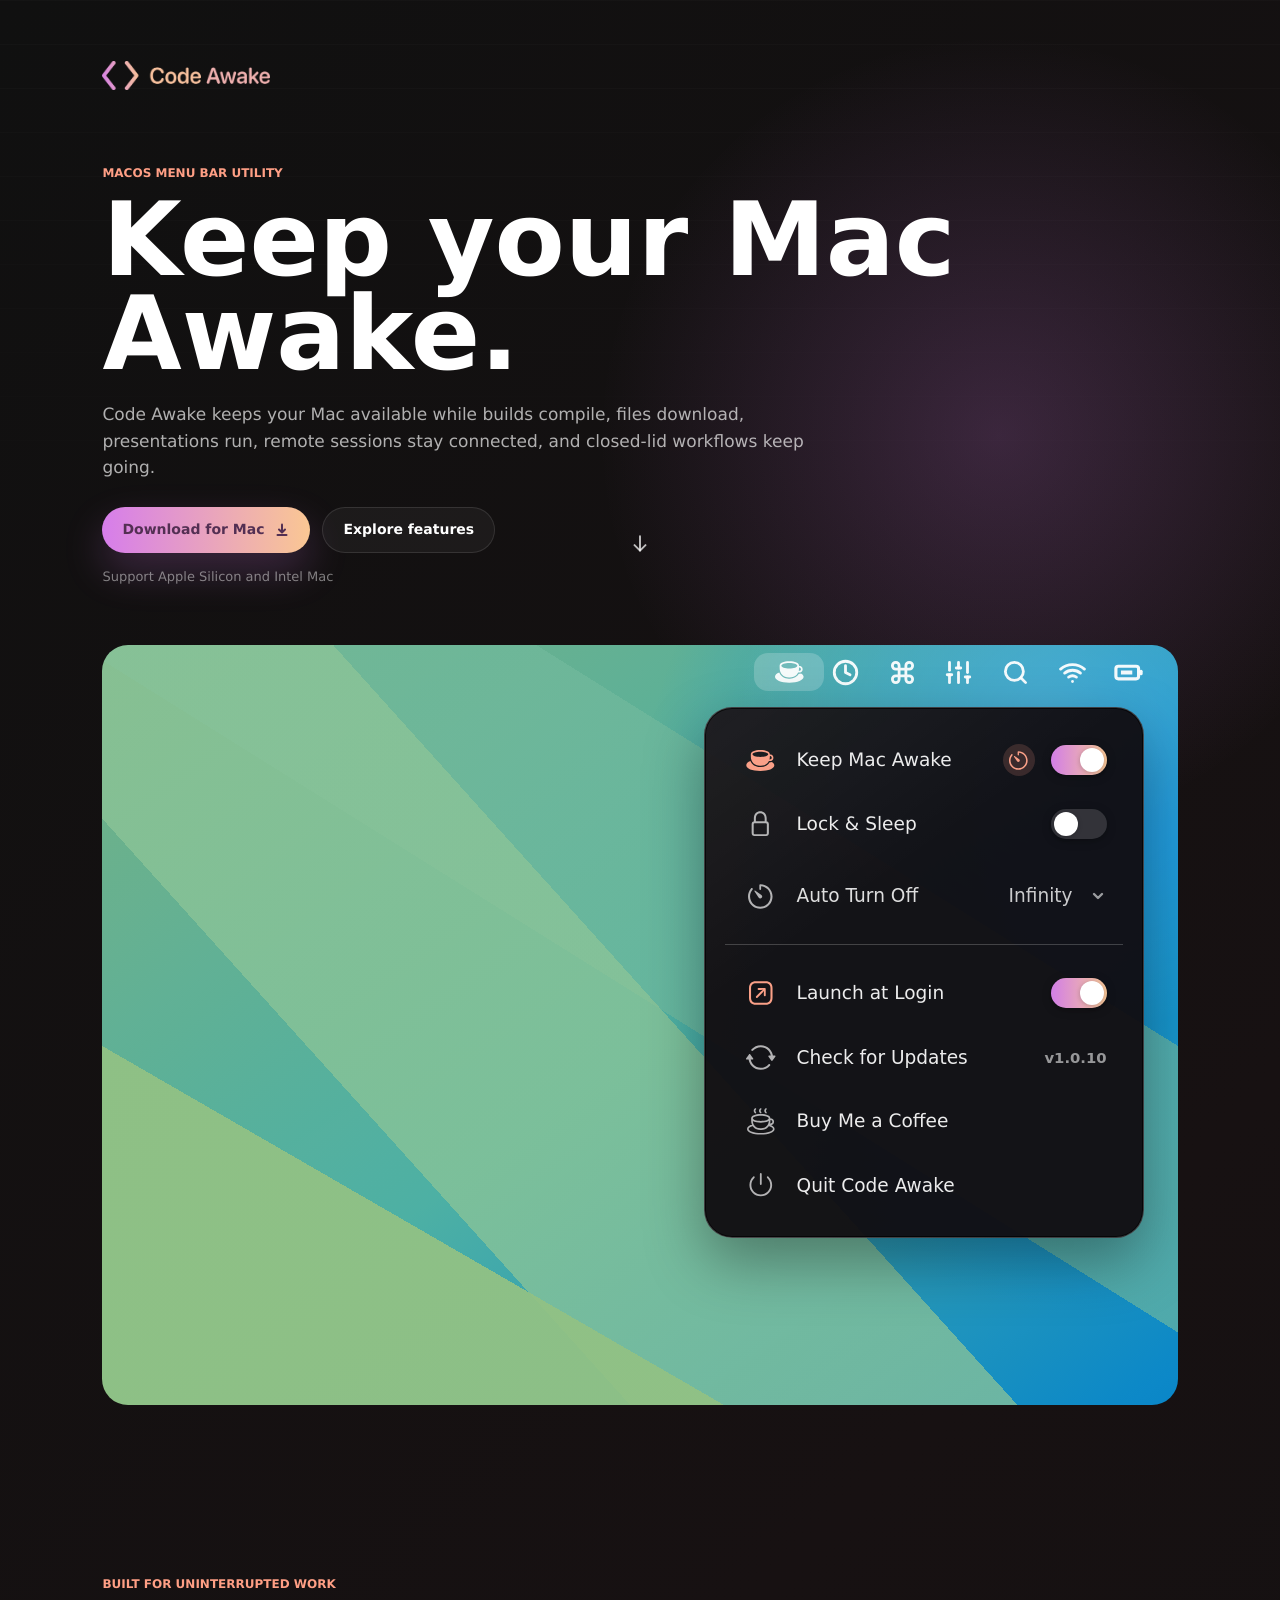
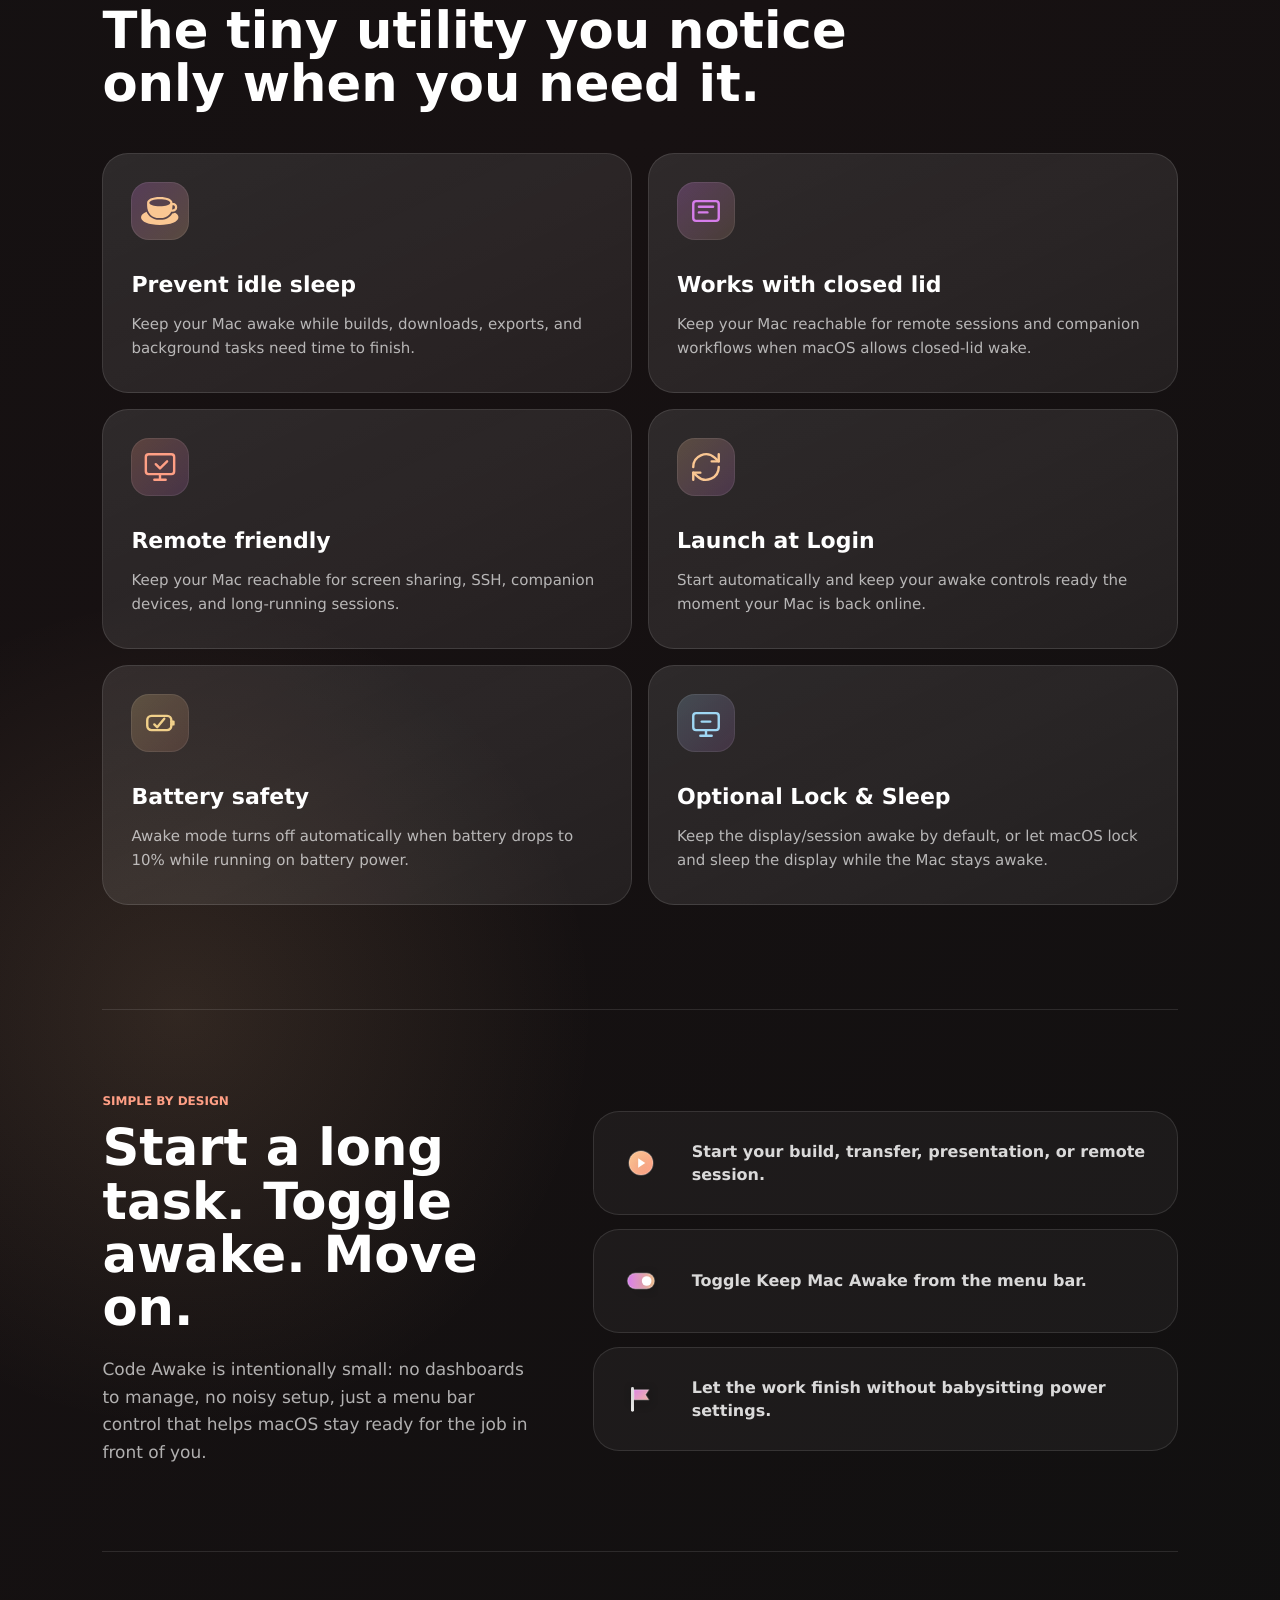
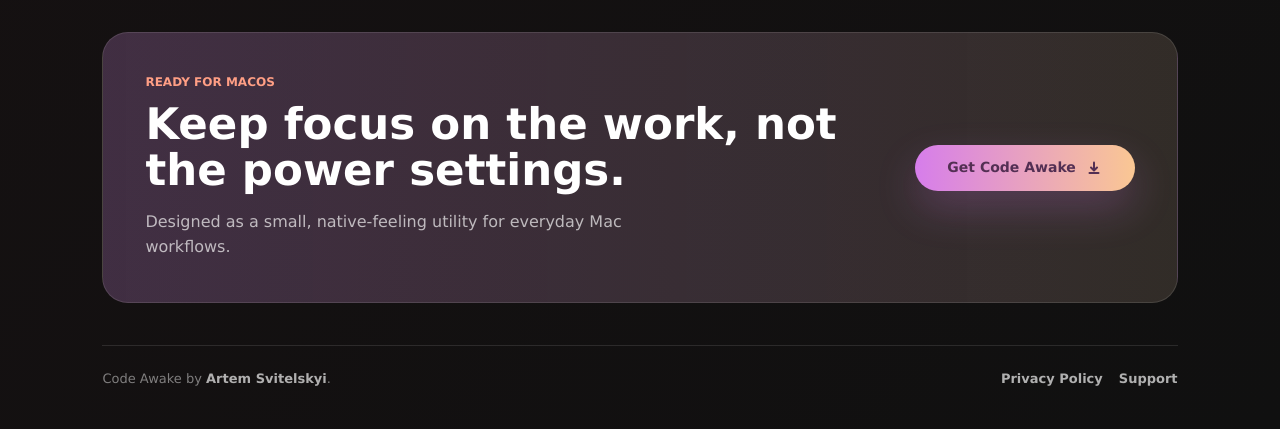
==== commit 3af7a455: "Prepare Code Awake 1.0.10 release" ====
--- a/landing/index.html
+++ b/landing/index.html
@@ -72,7 +72,7 @@
           </p>
 
         <div class="hero-actions">
-            <a class="primary-button" href="https://github.com/artemsvit/Code-Awake/releases/latest/download/Code-Awake-1.0.8.dmg" download>
+            <a class="primary-button" href="https://github.com/artemsvit/Code-Awake/releases/latest/download/Code-Awake-1.0.10.dmg" download>
               <span>Download for Mac</span>
               <svg viewBox="0 0 16 16" aria-hidden="true">
                 <path d="M8 2.5v7"></path>
@@ -160,7 +160,7 @@
           </div>
 
             <div class="app-menu-card" id="hero-app-menu" aria-label="Code Awake opened menu">
-              <div class="app-menu-row">
+              <div class="app-menu-row app-keep-awake-row">
                 <span class="app-menu-symbol app-menu-state-symbol" aria-hidden="true">
                   <svg class="cup-icon-filled menu-cup-symbol" viewBox="0 0 25.7324 18.9941">
                     <path d="M12.2949 14.3164L13.1738 14.3164C18.0566 14.3164 21.3477 11.0254 21.3477 5.91797L21.3477 3.93555C21.3477 1.61133 17.8711 0.0292969 12.7344 0.0292969C7.59766 0.0292969 4.12109 1.61133 4.12109 3.93555L4.12109 5.91797C4.12109 10.8496 7.40234 14.3164 12.2949 14.3164ZM12.7344 6.31836C8.65234 6.31836 5.64453 5.2832 5.64453 3.93555C5.64453 2.59766 8.65234 1.55273 12.7344 1.55273C16.8262 1.55273 19.834 2.59766 19.834 3.93555C19.834 5.2832 16.8262 6.31836 12.7344 6.31836ZM20.293 10L21.0645 10C23.2422 10 24.5508 8.85742 24.5508 6.96289C24.5508 5.07812 23.2324 3.92578 21.0645 3.92578L20.4395 3.92578L20.4395 5.43945L21.0645 5.43945C22.3047 5.43945 23.0273 6.00586 23.0273 6.96289C23.0273 7.91016 22.3047 8.48633 21.0645 8.48633L20.293 8.48633ZM12.6855 18.9941C20.1074 18.9941 25.3711 16.8848 25.3711 13.8184C25.3711 12.627 24.5605 11.582 23.1348 10.7422C22.5488 10.9863 21.9043 11.123 21.1719 11.1426C19.6191 13.8477 16.7773 15.459 13.1738 15.459L12.2949 15.459C8.28125 15.459 5.14648 13.3301 3.75 10C1.37695 10.918 0 12.2461 0 13.8184C0 16.8848 5.27344 18.9941 12.6855 18.9941Z"></path>
@@ -170,10 +170,24 @@
                   </svg>
                 </span>
                 <span>Keep Mac Awake</span>
+                <button class="app-dim-setting" type="button" aria-label="Display dim timer" aria-expanded="false" aria-controls="hero-dim-options">
+                  <svg class="timer-symbol menu-timer-symbol" viewBox="0 0 20.2832 19.9316" aria-hidden="true">
+                    <path d="M9.96094 19.9219C15.459 19.9219 19.9219 15.459 19.9219 9.96094C19.9219 4.46289 15.459 0 9.9707 0C9.45312 0 9.19922 0.3125 9.19922 0.820312L9.19922 3.92578C9.19922 4.3457 9.49219 4.6875 9.91211 4.6875C10.3418 4.6875 10.6348 4.3457 10.6348 3.92578L10.6348 1.69922C14.668 2.00195 18.2617 5.37109 18.2617 9.96094C18.2617 14.5508 14.5508 18.2617 9.96094 18.2617C5.37109 18.2617 1.66016 14.5508 1.66016 9.9707C1.66016 7.88086 2.42188 6.01562 3.65234 4.58008C3.94531 4.20898 3.94531 3.71094 3.62305 3.36914C3.30078 3.02734 2.75391 3.05664 2.40234 3.48633C0.908203 5.23438 0 7.49023 0 9.96094C0 15.459 4.46289 19.9219 9.96094 19.9219Z"></path>
+                    <path d="M9.96094 11.5332C10.8398 11.5332 11.543 10.8301 11.543 9.96094C11.543 9.42383 11.2793 8.96484 10.8691 8.67188L5.97656 5.21484C5.49805 4.87305 5 5.37109 5.33203 5.86914L8.58398 10.7324C8.89648 11.2109 9.38477 11.5332 9.96094 11.5332Z"></path>
+                  </svg>
+                </button>
                 <label class="app-switch">
                   <input class="app-switch-input" type="checkbox" aria-label="Keep Mac Awake" checked>
                   <span class="app-switch-track" aria-hidden="true"></span>
                 </label>
+                <div class="app-timer-options app-dim-options" id="hero-dim-options" hidden>
+                  <p class="app-options-heading">Dim display after</p>
+                  <button type="button" data-dim-minutes="0">Off</button>
+                  <button type="button" data-dim-minutes="1">1 min</button>
+                  <button type="button" data-dim-minutes="5">5 min</button>
+                  <button type="button" data-dim-minutes="15">15 min</button>
+                  <button type="button" data-dim-minutes="30">30 min</button>
+                </div>
               </div>
 
               <div class="app-menu-warning" role="note">
@@ -205,7 +219,7 @@
               </div>
 
               <div class="app-menu-timer">
-                <button class="app-menu-row app-menu-setting" type="button" aria-expanded="false" aria-controls="hero-timer-options">
+                <button class="app-menu-row app-menu-setting app-auto-timer-setting" type="button" aria-expanded="false" aria-controls="hero-auto-timer-options">
                   <span class="app-menu-symbol app-menu-symbol-muted" aria-hidden="true">
                     <svg class="timer-symbol menu-timer-symbol" viewBox="0 0 20.2832 19.9316">
                       <path d="M9.96094 19.9219C15.459 19.9219 19.9219 15.459 19.9219 9.96094C19.9219 4.46289 15.459 0 9.9707 0C9.45312 0 9.19922 0.3125 9.19922 0.820312L9.19922 3.92578C9.19922 4.3457 9.49219 4.6875 9.91211 4.6875C10.3418 4.6875 10.6348 4.3457 10.6348 3.92578L10.6348 1.69922C14.668 2.00195 18.2617 5.37109 18.2617 9.96094C18.2617 14.5508 14.5508 18.2617 9.96094 18.2617C5.37109 18.2617 1.66016 14.5508 1.66016 9.9707C1.66016 7.88086 2.42188 6.01562 3.65234 4.58008C3.94531 4.20898 3.94531 3.71094 3.62305 3.36914C3.30078 3.02734 2.75391 3.05664 2.40234 3.48633C0.908203 5.23438 0 7.49023 0 9.96094C0 15.459 4.46289 19.9219 9.96094 19.9219Z"></path>
@@ -220,7 +234,7 @@
                     </svg>
                   </span>
                 </button>
-                <div class="app-timer-options" id="hero-timer-options" hidden>
+                <div class="app-timer-options app-auto-timer-options" id="hero-auto-timer-options" hidden>
                   <button type="button" data-minutes="0">Infinity</button>
                   <button type="button" data-minutes="30">After 30 min</button>
                   <button type="button" data-minutes="60">After 1h</button>
@@ -256,10 +270,10 @@
                   </svg>
                 </span>
                 <span>Check for Updates</span>
-                <span class="app-menu-version">v<span data-current-version>1.0.8</span></span>
+                <span class="app-menu-version">v<span data-current-version>1.0.10</span></span>
               </button>
 
-              <a class="app-menu-row app-menu-action" href="https://www.paypal.com/donate/?hosted_button_id=FF9ZWWCQR6X2W" target="_blank" rel="noopener noreferrer" aria-label="Buy Me a Coffee on PayPal">
+              <a class="app-menu-row app-menu-action paypal-action" href="https://www.paypal.com/donate/?hosted_button_id=FF9ZWWCQR6X2W" target="_blank" rel="noopener noreferrer" aria-label="Donate with PayPal">
                 <span class="app-menu-symbol app-menu-symbol-muted" aria-hidden="true">
                   <svg class="cup-heat-symbol menu-coffee-symbol" viewBox="0 0 25.7324 24.9551">
                     <path d="M19.1211 16.8105C22.041 17.4941 23.8574 18.6074 23.8574 19.7793C23.8574 21.6836 18.9941 23.4414 12.6855 23.4414C6.37695 23.4414 1.51367 21.6836 1.51367 19.7793C1.51367 18.6172 3.28125 17.5234 6.14258 16.8203L5.40039 15.4336C2.03125 16.3223 0 17.875 0 19.7793C0 22.8457 5.27344 24.9551 12.6855 24.9551C20.1074 24.9551 25.3711 22.8457 25.3711 19.7793C25.3711 17.8262 23.2227 16.2344 19.7168 15.3652ZM20 10.0332L20 12.0742C20 16.293 17.3047 19.1641 13.1348 19.1641L12.2266 19.1641C8.04688 19.1641 5.37109 16.3125 5.37109 12.0742L5.37109 10.0332L3.79883 10.0332L3.79883 12.0742C3.79883 17.1621 7.1875 20.7363 12.2266 20.7363L13.1348 20.7363C18.1738 20.7363 21.5723 17.1523 21.5723 12.0742L21.5723 10.0332ZM12.6855 14.0566C17.9785 14.0566 21.5723 12.4258 21.5723 10.0332C21.5723 7.63086 17.9883 6 12.6855 6C7.38281 6 3.79883 7.63086 3.79883 10.0332C3.79883 12.4258 7.39258 14.0566 12.6855 14.0566ZM12.6855 12.4844C8.47656 12.4844 5.37109 11.4199 5.37109 10.0332C5.37109 8.64648 8.47656 7.57227 12.6855 7.57227C16.8945 7.57227 20 8.64648 20 10.0332C20 11.4199 16.8945 12.4844 12.6855 12.4844ZM20.4785 16.293L21.2793 16.293C23.5254 16.293 24.873 15.1113 24.873 13.1484C24.873 11.2051 23.5156 10.0137 21.2793 10.0137L20.625 10.0137L20.625 11.5859L21.2793 11.5859C22.5488 11.5859 23.3008 12.1719 23.3008 13.1484C23.3008 14.125 22.5488 14.7207 21.2793 14.7207L20.4785 14.7207Z"></path>
@@ -268,7 +282,8 @@
                     <path d="M17.95 4.15C17.25 3.45 17.25 2.55 17.95 1.85C18.4 1.4 18.15 0.75 17.56 0.75C17.28 0.75 17.06 0.86 16.82 1.1C15.54 2.38 15.54 3.96 16.82 5.24C17.06 5.48 17.28 5.59 17.56 5.59C18.15 5.59 18.4 4.94 17.95 4.49Z"></path>
                   </svg>
                 </span>
-                <span>Buy Me a Coffee</span>
+                <span class="paypal-label paypal-label-default">Buy Me a Coffee</span>
+                <span class="paypal-label paypal-label-hover" aria-hidden="true">Donate with PayPal</span>
               </a>
 
               <button class="app-menu-row app-menu-action app-quit-action" type="button" aria-label="Quit Code Awake">
@@ -436,7 +451,7 @@
         <h2 id="download-title">Keep focus on the work, not the power settings.</h2>
         <p>Designed as a small, native-feeling utility for everyday Mac workflows.</p>
       </div>
-      <a class="primary-button" href="https://github.com/artemsvit/Code-Awake/releases/latest/download/Code-Awake-1.0.8.dmg" download data-download-link>
+      <a class="primary-button" href="https://github.com/artemsvit/Code-Awake/releases/latest/download/Code-Awake-1.0.10.dmg" download data-download-link>
         <span>Get Code Awake</span>
         <svg viewBox="0 0 16 16" aria-hidden="true">
           <path d="M8 2.5v7"></path>
@@ -477,7 +492,7 @@
       aria-describedby="update-dialog-copy" tabindex="-1">
       <img class="update-dialog-icon" src="assets/app-icon.png" alt="">
       <h2 id="update-dialog-title">You’re up to date!</h2>
-      <p id="update-dialog-copy">Code Awake <span data-current-version>1.0.8</span> is currently the newest version available.</p>
+      <p id="update-dialog-copy">Code Awake <span data-current-version>1.0.10</span> is currently the newest version available.</p>
       <button class="update-dialog-button" type="button">OK</button>
     </div>
   </div>
--- a/landing/styles.css
+++ b/landing/styles.css
@@ -432,6 +432,11 @@
   justify-self: end;
 }
 
+.app-keep-awake-row {
+  position: relative;
+  grid-template-columns: 40px minmax(0, 1fr) auto 56px;
+}
+
 .app-menu-row:hover,
 .app-menu-row:has(.app-switch-input:focus-visible),
 .app-menu-row:has(.app-switch:hover) {
@@ -448,6 +453,33 @@
   overflow: hidden;
   text-overflow: ellipsis;
   white-space: nowrap;
+}
+
+.paypal-label {
+  grid-column: 2;
+  grid-row: 1;
+  min-width: 0;
+  overflow: hidden;
+  text-overflow: ellipsis;
+  white-space: nowrap;
+  transition: opacity 160ms ease, transform 160ms ease;
+}
+
+.paypal-label-hover {
+  opacity: 0;
+  transform: translateY(4px);
+}
+
+.paypal-action:hover .paypal-label-default,
+.paypal-action:focus-visible .paypal-label-default {
+  opacity: 0;
+  transform: translateY(-4px);
+}
+
+.paypal-action:hover .paypal-label-hover,
+.paypal-action:focus-visible .paypal-label-hover {
+  opacity: 1;
+  transform: translateY(0);
 }
 
 .app-menu-version {
@@ -499,7 +531,9 @@
 .app-lock-controls {
   display: flex;
   align-items: center;
-  gap: 10px;
+  justify-self: end;
+  gap: 16px;
+  margin-right: 0;
 }
 
 .app-lock-circle {
@@ -528,6 +562,49 @@
 }
 
 .app-lock-sleep-row:not(:has(.app-switch-input:checked)) .app-lock-circle {
+  opacity: 0;
+  pointer-events: none;
+  transform: scale(0.7);
+}
+
+.app-dim-setting {
+  width: 32px;
+  height: 32px;
+  display: grid;
+  place-items: center;
+  border: 0;
+  border-radius: 999px;
+  background: rgba(255, 255, 255, 0.12);
+  color: rgba(255, 255, 255, 0.8);
+  cursor: pointer;
+  transform: scale(1);
+  transition:
+    background 220ms cubic-bezier(0.22, 1, 0.36, 1),
+    color 220ms cubic-bezier(0.22, 1, 0.36, 1),
+    opacity 220ms cubic-bezier(0.22, 1, 0.36, 1),
+    transform 220ms cubic-bezier(0.22, 1, 0.36, 1);
+}
+
+.app-dim-setting svg {
+  width: 19px;
+  height: 19px;
+  fill: currentColor;
+}
+
+.app-dim-setting:hover,
+.app-dim-setting:focus-visible,
+.app-dim-setting[aria-expanded="true"] {
+  background: rgba(255, 255, 255, 0.18);
+  color: #fff;
+  outline: none;
+}
+
+.app-dim-setting.is-dim-active {
+  background: rgba(255, 154, 132, 0.17);
+  color: var(--coral);
+}
+
+.mac-content.is-awake-off .app-dim-setting {
   opacity: 0;
   pointer-events: none;
   transform: scale(0.7);
@@ -646,7 +723,25 @@
   line-height: 1.2;
 }
 
-.app-timer-options[hidden] {
+.app-dim-options {
+  top: calc(100% + 8px);
+  left: auto;
+  right: 0;
+  width: min(290px, 100%);
+  overflow: hidden;
+}
+
+.app-options-heading {
+  margin: 2px 0 4px;
+  padding: 0 24px;
+  color: rgba(255, 255, 255, 0.52);
+  font-size: 0.76em;
+  font-weight: 600;
+  letter-spacing: 0.01em;
+}
+
+.app-timer-options[hidden],
+.app-dim-options[hidden] {
   display: none;
 }
 
@@ -695,8 +790,8 @@
 }
 
 .app-menu-symbol svg.timer-symbol {
-  width: 29px;
-  height: 29px;
+  width: 25px;
+  height: 25px;
 }
 
 .app-menu-symbol svg.menu-login-symbol,
@@ -793,7 +888,10 @@
   border-radius: 999px;
   background: rgba(255, 255, 255, 0.14);
   box-shadow: 0 2px 8px rgba(0, 0, 0, 0.34);
-  transition: background 160ms ease;
+  transition:
+    background 260ms cubic-bezier(0.22, 1, 0.36, 1),
+    box-shadow 260ms cubic-bezier(0.22, 1, 0.36, 1),
+    transform 260ms cubic-bezier(0.22, 1, 0.36, 1);
 }
 
 .app-switch-track::after {
@@ -806,7 +904,18 @@
   border-radius: 999px;
   background: #fff;
   box-shadow: 0 1px 5px rgba(0, 0, 0, 0.22);
-  transition: transform 160ms ease;
+  transition:
+    transform 360ms cubic-bezier(0.34, 1.56, 0.64, 1),
+    box-shadow 260ms cubic-bezier(0.22, 1, 0.36, 1);
+}
+
+.app-switch:hover .app-switch-track {
+  transform: translateY(-1px);
+  box-shadow: 0 4px 12px rgba(0, 0, 0, 0.34);
+}
+
+.app-switch:active .app-switch-track {
+  transform: translateY(0) scale(0.98);
 }
 
 .app-switch-input:focus-visible + .app-switch-track {
@@ -2153,6 +2262,10 @@
     font-size: 15px;
   }
 
+  .app-keep-awake-row {
+    grid-template-columns: 34px minmax(0, 1fr) auto 52px;
+  }
+
   .app-menu-action {
     grid-template-columns: 34px minmax(0, 1fr) auto;
     min-height: 56px;
@@ -2163,12 +2276,22 @@
   }
 
   .app-lock-controls {
-    gap: 8px;
+    gap: 12px;
   }
 
   .app-lock-circle {
     width: 28px;
     height: 28px;
+  }
+
+  .app-dim-setting {
+    width: 28px;
+    height: 28px;
+  }
+
+  .app-dim-setting svg {
+    width: 17px;
+    height: 17px;
   }
 
   .app-menu-warning {
@@ -2198,6 +2321,10 @@
     font-size: 15px;
   }
 
+  .app-dim-options {
+    width: min(265px, 100%);
+  }
+
   .app-timer-options button {
     min-height: 36px;
     padding-inline: 24px;
@@ -2219,6 +2346,11 @@
 
   .app-menu-symbol svg.menu-lock-symbol {
     width: 17px;
+    height: 22px;
+  }
+
+  .app-menu-symbol svg.timer-symbol {
+    width: 22px;
     height: 22px;
   }
 
@@ -2431,6 +2563,10 @@
     font-size: 14px;
   }
 
+  .app-keep-awake-row {
+    grid-template-columns: 30px minmax(0, 1fr) auto 44px;
+  }
+
   .app-menu-action {
     grid-template-columns: 30px minmax(0, 1fr) auto;
     min-height: 50px;
@@ -2441,12 +2577,22 @@
   }
 
   .app-lock-controls {
-    gap: 6px;
+    gap: 10px;
   }
 
   .app-lock-circle {
     width: 25px;
     height: 25px;
+  }
+
+  .app-dim-setting {
+    width: 25px;
+    height: 25px;
+  }
+
+  .app-dim-setting svg {
+    width: 15px;
+    height: 15px;
   }
 
   .app-lock-circle svg {
@@ -2485,6 +2631,10 @@
     font-size: 14px;
   }
 
+  .app-dim-options {
+    width: min(235px, 100%);
+  }
+
   .app-timer-options button {
     min-height: 34px;
     padding-inline: 18px;
@@ -2502,6 +2652,11 @@
 
   .app-menu-symbol svg.menu-lock-symbol {
     width: 16px;
+    height: 20px;
+  }
+
+  .app-menu-symbol svg.timer-symbol {
+    width: 20px;
     height: 20px;
   }
 
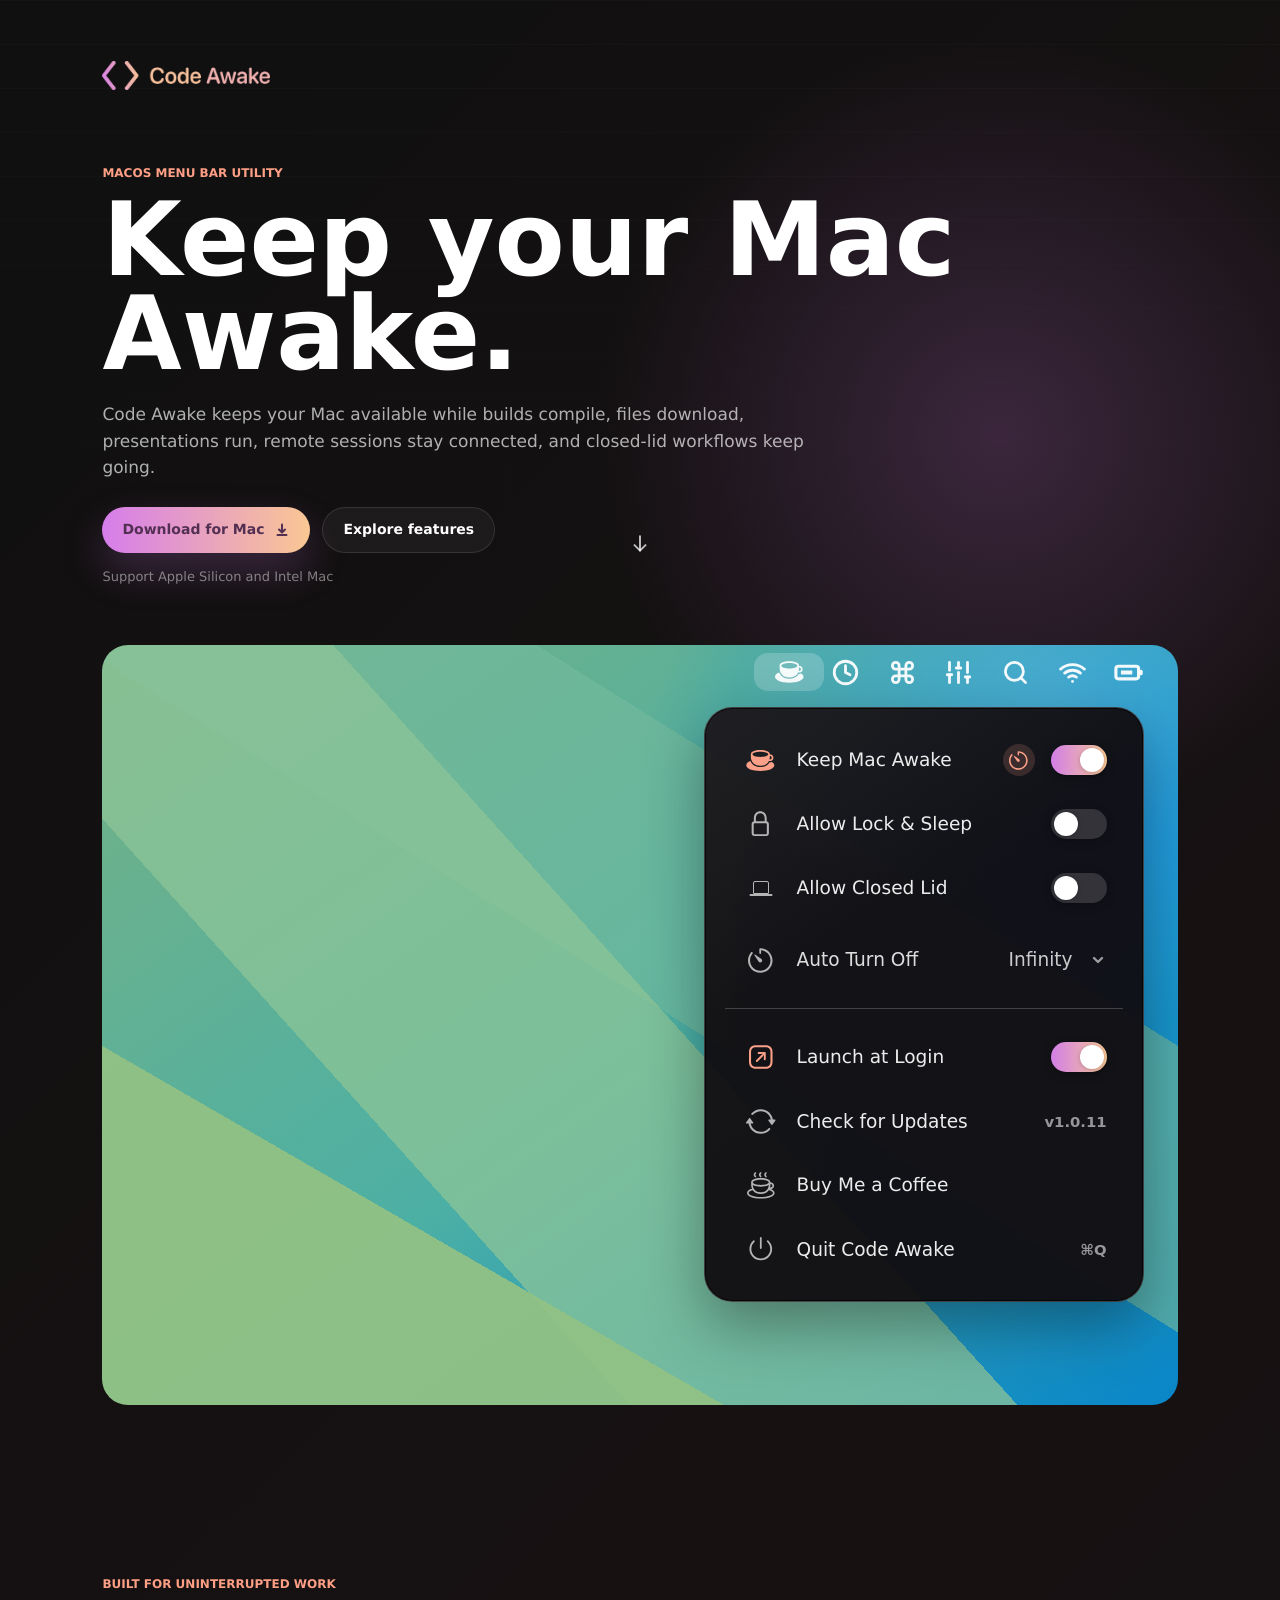
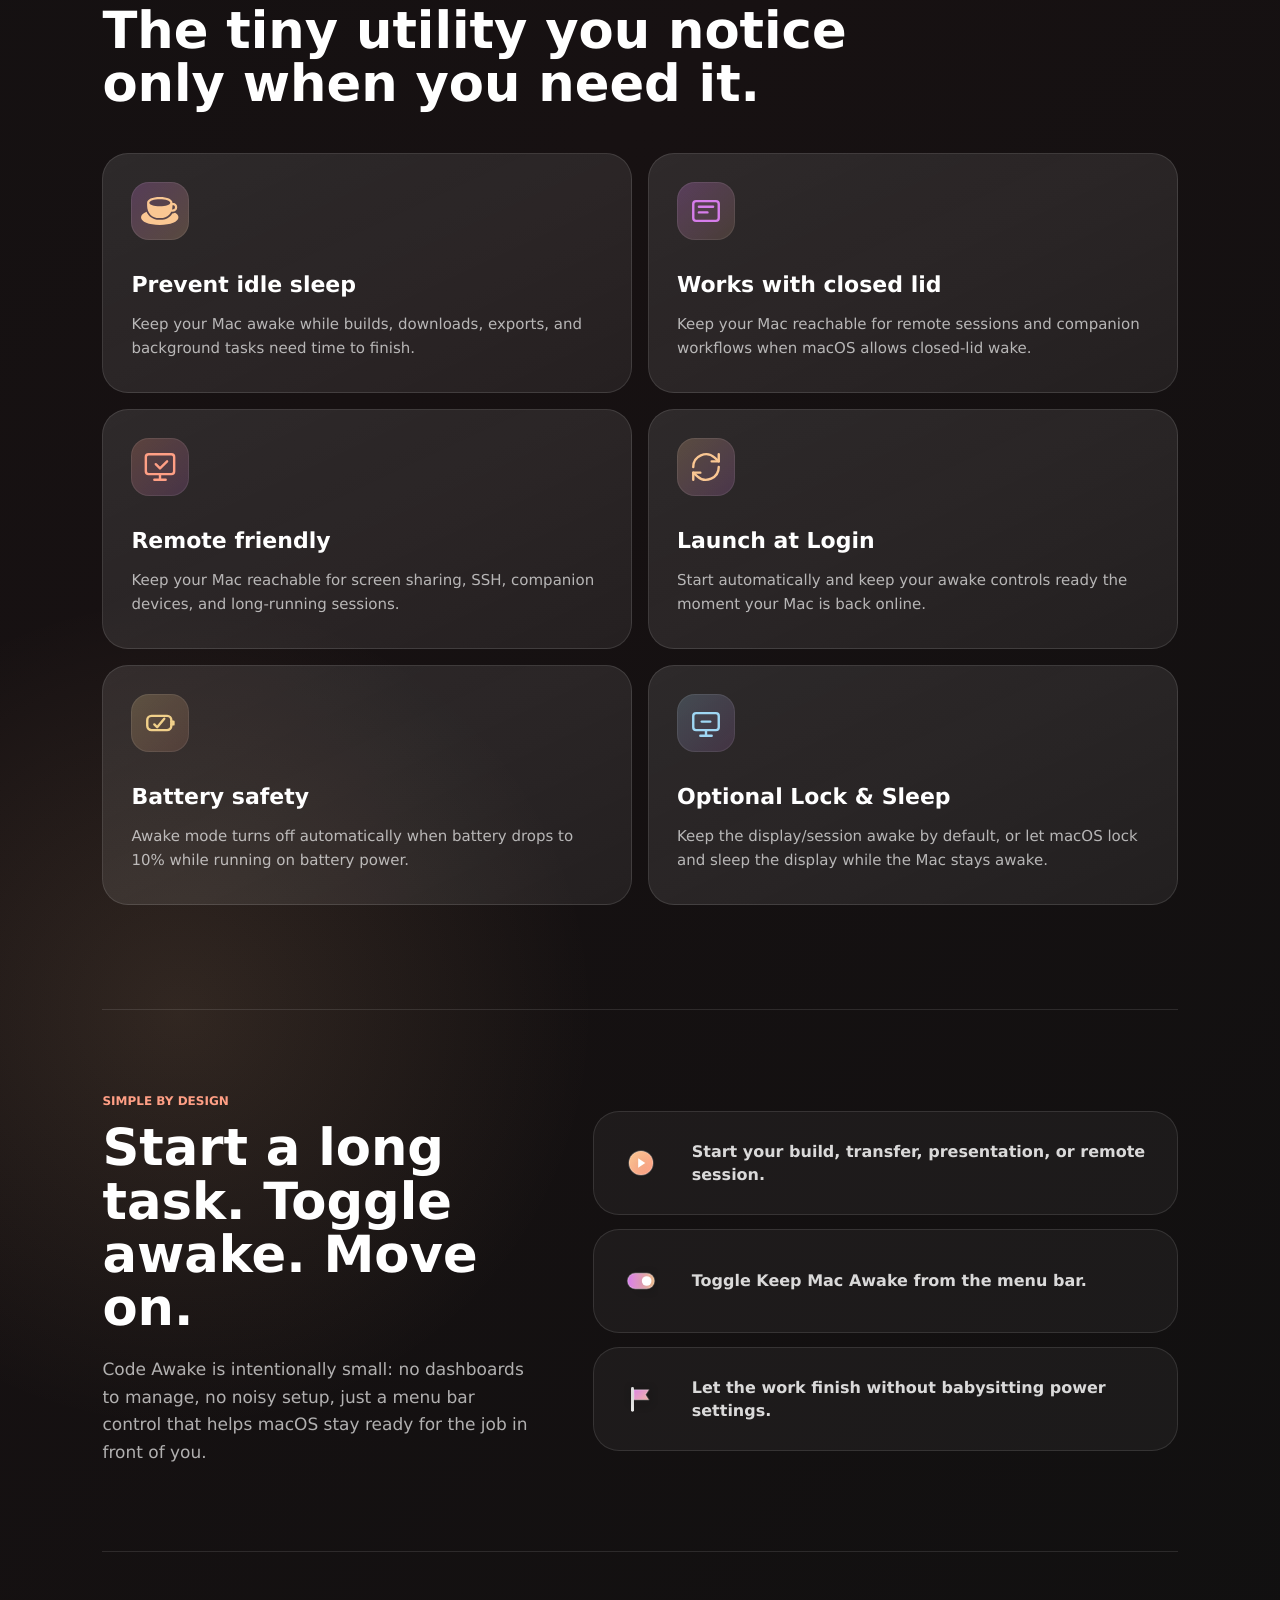
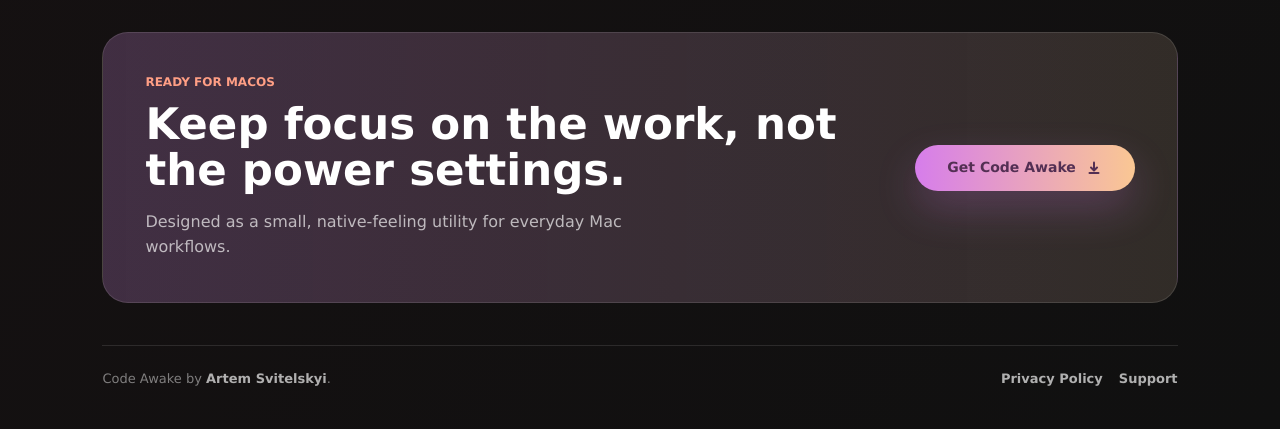
==== commit 1024ea44: "Update landing preview for Code Awake 1.0.11" ====
--- a/landing/index.html
+++ b/landing/index.html
@@ -72,7 +72,7 @@
           </p>
 
         <div class="hero-actions">
-            <a class="primary-button" href="https://github.com/artemsvit/Code-Awake/releases/latest/download/Code-Awake-1.0.10.dmg" download>
+            <a class="primary-button" href="https://github.com/artemsvit/Code-Awake/releases/latest/download/Code-Awake-1.0.11.dmg" download>
               <span>Download for Mac</span>
               <svg viewBox="0 0 16 16" aria-hidden="true">
                 <path d="M8 2.5v7"></path>
@@ -160,7 +160,7 @@
           </div>
 
             <div class="app-menu-card" id="hero-app-menu" aria-label="Code Awake opened menu">
-              <div class="app-menu-row app-keep-awake-row">
+              <div class="app-menu-row app-keep-awake-row" title="Keep your Mac awake while this switch is on.">
                 <span class="app-menu-symbol app-menu-state-symbol" aria-hidden="true">
                   <svg class="cup-icon-filled menu-cup-symbol" viewBox="0 0 25.7324 18.9941">
                     <path d="M12.2949 14.3164L13.1738 14.3164C18.0566 14.3164 21.3477 11.0254 21.3477 5.91797L21.3477 3.93555C21.3477 1.61133 17.8711 0.0292969 12.7344 0.0292969C7.59766 0.0292969 4.12109 1.61133 4.12109 3.93555L4.12109 5.91797C4.12109 10.8496 7.40234 14.3164 12.2949 14.3164ZM12.7344 6.31836C8.65234 6.31836 5.64453 5.2832 5.64453 3.93555C5.64453 2.59766 8.65234 1.55273 12.7344 1.55273C16.8262 1.55273 19.834 2.59766 19.834 3.93555C19.834 5.2832 16.8262 6.31836 12.7344 6.31836ZM20.293 10L21.0645 10C23.2422 10 24.5508 8.85742 24.5508 6.96289C24.5508 5.07812 23.2324 3.92578 21.0645 3.92578L20.4395 3.92578L20.4395 5.43945L21.0645 5.43945C22.3047 5.43945 23.0273 6.00586 23.0273 6.96289C23.0273 7.91016 22.3047 8.48633 21.0645 8.48633L20.293 8.48633ZM12.6855 18.9941C20.1074 18.9941 25.3711 16.8848 25.3711 13.8184C25.3711 12.627 24.5605 11.582 23.1348 10.7422C22.5488 10.9863 21.9043 11.123 21.1719 11.1426C19.6191 13.8477 16.7773 15.459 13.1738 15.459L12.2949 15.459C8.28125 15.459 5.14648 13.3301 3.75 10C1.37695 10.918 0 12.2461 0 13.8184C0 16.8848 5.27344 18.9941 12.6855 18.9941Z"></path>
@@ -170,7 +170,7 @@
                   </svg>
                 </span>
                 <span>Keep Mac Awake</span>
-                <button class="app-dim-setting" type="button" aria-label="Display dim timer" aria-expanded="false" aria-controls="hero-dim-options">
+                <button class="app-dim-setting" type="button" aria-label="Display dim timer" title="Choose when to dim the built-in display while keeping your Mac awake." aria-expanded="false" aria-controls="hero-dim-options">
                   <svg class="timer-symbol menu-timer-symbol" viewBox="0 0 20.2832 19.9316" aria-hidden="true">
                     <path d="M9.96094 19.9219C15.459 19.9219 19.9219 15.459 19.9219 9.96094C19.9219 4.46289 15.459 0 9.9707 0C9.45312 0 9.19922 0.3125 9.19922 0.820312L9.19922 3.92578C9.19922 4.3457 9.49219 4.6875 9.91211 4.6875C10.3418 4.6875 10.6348 4.3457 10.6348 3.92578L10.6348 1.69922C14.668 2.00195 18.2617 5.37109 18.2617 9.96094C18.2617 14.5508 14.5508 18.2617 9.96094 18.2617C5.37109 18.2617 1.66016 14.5508 1.66016 9.9707C1.66016 7.88086 2.42188 6.01562 3.65234 4.58008C3.94531 4.20898 3.94531 3.71094 3.62305 3.36914C3.30078 3.02734 2.75391 3.05664 2.40234 3.48633C0.908203 5.23438 0 7.49023 0 9.96094C0 15.459 4.46289 19.9219 9.96094 19.9219Z"></path>
                     <path d="M9.96094 11.5332C10.8398 11.5332 11.543 10.8301 11.543 9.96094C11.543 9.42383 11.2793 8.96484 10.8691 8.67188L5.97656 5.21484C5.49805 4.87305 5 5.37109 5.33203 5.86914L8.58398 10.7324C8.89648 11.2109 9.38477 11.5332 9.96094 11.5332Z"></path>
@@ -181,12 +181,12 @@
                   <span class="app-switch-track" aria-hidden="true"></span>
                 </label>
                 <div class="app-timer-options app-dim-options" id="hero-dim-options" hidden>
-                  <p class="app-options-heading">Dim display after</p>
+                  <p class="app-options-heading">Built-in display dim timer</p>
                   <button type="button" data-dim-minutes="0">Off</button>
-                  <button type="button" data-dim-minutes="1">1 min</button>
-                  <button type="button" data-dim-minutes="5">5 min</button>
-                  <button type="button" data-dim-minutes="15">15 min</button>
-                  <button type="button" data-dim-minutes="30">30 min</button>
+                  <button type="button" data-dim-minutes="1">Dim display after 1 min</button>
+                  <button type="button" data-dim-minutes="5">Dim display after 5 min</button>
+                  <button type="button" data-dim-minutes="15">Dim display after 15 min</button>
+                  <button type="button" data-dim-minutes="30">Dim display after 30 min</button>
                 </div>
               </div>
 
@@ -198,28 +198,43 @@
                 <span>Paused: Battery below 10%.</span>
               </div>
 
-              <div class="app-menu-row app-lock-sleep-row">
+              <div class="app-menu-row app-lock-sleep-row" title="Allow macOS to lock the screen or sleep while Code Awake is active.">
                 <span class="app-menu-symbol app-menu-state-symbol" aria-hidden="true">
                   <svg class="menu-lock-symbol" viewBox="-1 -1 15.6914 21.6582">
                     <path d="M2.19727 19.1504L11.1328 19.1504C12.5684 19.1504 13.3301 18.3691 13.3301 16.8262L13.3301 10.0977C13.3301 8.56445 12.5684 7.7832 11.1328 7.7832L2.19727 7.7832C0.761719 7.7832 0 8.56445 0 10.0977L0 16.8262C0 18.3691 0.761719 19.1504 2.19727 19.1504ZM2.24609 17.6758C1.82617 17.6758 1.58203 17.4121 1.58203 16.9336L1.58203 9.99023C1.58203 9.51172 1.82617 9.25781 2.24609 9.25781L11.084 9.25781C11.5137 9.25781 11.748 9.51172 11.748 9.99023L11.748 16.9336C11.748 17.4121 11.5137 17.6758 11.084 17.6758ZM1.70898 8.53516L3.26172 8.53516L3.26172 5.24414C3.26172 2.77344 4.83398 1.47461 6.66016 1.47461C8.48633 1.47461 10.0781 2.77344 10.0781 5.24414L10.0781 8.53516L11.6211 8.53516L11.6211 5.44922C11.6211 1.77734 9.21875 0 6.66016 0C4.11133 0 1.70898 1.77734 1.70898 5.44922Z"></path>
                   </svg>
                 </span>
-                <span>Lock &amp; Sleep</span>
+                <span>Allow Lock &amp; Sleep</span>
                 <div class="app-lock-controls">
-                  <button class="app-lock-circle app-lock-action" type="button" aria-label="Lock Screen Now">
+                  <button class="app-lock-circle app-lock-action" type="button" aria-label="Lock Screen Now" title="Lock your screen now.">
                     <svg viewBox="-1 -1 15.6914 21.6582" aria-hidden="true">
                       <path d="M2.19727 19.1504L11.1328 19.1504C12.5684 19.1504 13.3301 18.3691 13.3301 16.8262L13.3301 10.0977C13.3301 8.56445 12.5684 7.7832 11.1328 7.7832L2.19727 7.7832C0.761719 7.7832 0 8.56445 0 10.0977L0 16.8262C0 18.3691 0.761719 19.1504 2.19727 19.1504ZM2.24609 17.6758C1.82617 17.6758 1.58203 17.4121 1.58203 16.9336L1.58203 9.99023C1.58203 9.51172 1.82617 9.25781 2.24609 9.25781L11.084 9.25781C11.5137 9.25781 11.748 9.51172 11.748 9.99023L11.748 16.9336C11.748 17.4121 11.5137 17.6758 11.084 17.6758ZM1.70898 8.53516L3.26172 8.53516L3.26172 5.24414C3.26172 2.77344 4.83398 1.47461 6.66016 1.47461C8.48633 1.47461 10.0781 2.77344 10.0781 5.24414L10.0781 8.53516L11.6211 8.53516L11.6211 5.44922C11.6211 1.77734 9.21875 0 6.66016 0C4.11133 0 1.70898 1.77734 1.70898 5.44922Z"></path>
                     </svg>
                   </button>
                   <label class="app-switch">
-                    <input class="app-switch-input" type="checkbox" aria-label="Lock & Sleep">
+                    <input class="app-switch-input" type="checkbox" aria-label="Allow Lock & Sleep" title="Turn Allow Lock & Sleep on or off.">
                   <span class="app-switch-track" aria-hidden="true"></span>
                   </label>
                 </div>
               </div>
 
+              <div class="app-menu-row app-closed-lid-row" title="Best effort: request that macOS keeps your Mac awake with the lid closed. An external display, power, and input device may still be required.">
+                <span class="app-menu-symbol app-menu-state-symbol app-closed-lid-symbol" aria-hidden="true">
+                  <span class="closed-lid-laptop-icon">
+                    <span class="closed-lid-laptop-screen"></span>
+                    <span class="closed-lid-laptop-lid"></span>
+                    <span class="closed-lid-laptop-base"></span>
+                  </span>
+                </span>
+                <span>Allow Closed Lid</span>
+                <label class="app-switch">
+                  <input class="app-switch-input" type="checkbox" aria-label="Allow Closed Lid" title="Turn best-effort Closed Lid Mode on or off.">
+                  <span class="app-switch-track" aria-hidden="true"></span>
+                </label>
+              </div>
+
               <div class="app-menu-timer">
-                <button class="app-menu-row app-menu-setting app-auto-timer-setting" type="button" aria-expanded="false" aria-controls="hero-auto-timer-options">
+                <button class="app-menu-row app-menu-setting app-auto-timer-setting" type="button" title="Choose when Code Awake should automatically turn off." aria-expanded="false" aria-controls="hero-auto-timer-options">
                   <span class="app-menu-symbol app-menu-symbol-muted" aria-hidden="true">
                     <svg class="timer-symbol menu-timer-symbol" viewBox="0 0 20.2832 19.9316">
                       <path d="M9.96094 19.9219C15.459 19.9219 19.9219 15.459 19.9219 9.96094C19.9219 4.46289 15.459 0 9.9707 0C9.45312 0 9.19922 0.3125 9.19922 0.820312L9.19922 3.92578C9.19922 4.3457 9.49219 4.6875 9.91211 4.6875C10.3418 4.6875 10.6348 4.3457 10.6348 3.92578L10.6348 1.69922C14.668 2.00195 18.2617 5.37109 18.2617 9.96094C18.2617 14.5508 14.5508 18.2617 9.96094 18.2617C5.37109 18.2617 1.66016 14.5508 1.66016 9.9707C1.66016 7.88086 2.42188 6.01562 3.65234 4.58008C3.94531 4.20898 3.94531 3.71094 3.62305 3.36914C3.30078 3.02734 2.75391 3.05664 2.40234 3.48633C0.908203 5.23438 0 7.49023 0 9.96094C0 15.459 4.46289 19.9219 9.96094 19.9219Z"></path>
@@ -263,17 +278,17 @@
                 </label>
               </div>
 
-              <button class="app-menu-row app-menu-action app-update-action" type="button" aria-label="Check for Updates">
+              <button class="app-menu-row app-menu-action app-update-action" type="button" aria-label="Check for Updates" title="Check now for a newer version of Code Awake.">
                 <span class="app-menu-symbol app-menu-symbol-muted" aria-hidden="true">
                   <svg class="update-symbol menu-update-symbol" viewBox="0 0 24.1921 19.9316">
                     <path d="M23.1361 8.33984L18.6537 8.33984C17.9603 8.33984 17.7845 8.80859 18.1556 9.3457L20.3431 12.4609C20.6556 12.9102 21.1244 12.9199 21.4466 12.4609L23.6341 9.35547C24.015 8.80859 23.8294 8.33984 23.1361 8.33984ZM11.9154 1.66016C16.5052 1.66016 20.2162 5.37109 20.2162 9.96094C20.2162 10.4102 20.5873 10.7812 21.056 10.7812C21.5052 10.7812 21.8666 10.4199 21.8763 9.9707C21.8666 4.45312 17.4134 0 11.9154 0C8.98569 0 6.32944 1.26953 4.50327 3.31055C4.10288 3.75 4.2396 4.32617 4.61069 4.58008C4.92319 4.81445 5.34311 4.83398 5.75327 4.39453C7.27671 2.70508 9.47397 1.66016 11.9154 1.66016ZM0.694677 11.582L5.1771 11.582C5.87046 11.582 6.04624 11.1035 5.67515 10.5762L3.48765 7.45117C3.17515 7.01172 2.7064 7.00195 2.38413 7.45117L0.19663 10.5664C-0.184229 11.1035-0.00844799 11.582 0.694677 11.582ZM11.9154 18.2617C7.32554 18.2617 3.6146 14.5508 3.6146 9.96094C3.6146 9.51172 3.23374 9.13086 2.77476 9.13086C2.32554 9.13086 1.96421 9.50195 1.95444 9.95117C1.96421 15.4688 6.41733 19.9219 11.9154 19.9219C14.8451 19.9219 17.5013 18.6523 19.3275 16.6113C19.7279 16.1621 19.5912 15.5957 19.2201 15.332C18.9076 15.1074 18.4876 15.0879 18.0775 15.5176C16.5541 17.207 14.3568 18.2617 11.9154 18.2617Z"></path>
                   </svg>
                 </span>
                 <span>Check for Updates</span>
-                <span class="app-menu-version">v<span data-current-version>1.0.10</span></span>
+                <span class="app-menu-version">v<span data-current-version>1.0.11</span></span>
               </button>
 
-              <a class="app-menu-row app-menu-action paypal-action" href="https://www.paypal.com/donate/?hosted_button_id=FF9ZWWCQR6X2W" target="_blank" rel="noopener noreferrer" aria-label="Donate with PayPal">
+              <a class="app-menu-row app-menu-action paypal-action" href="https://www.paypal.com/donate/?hosted_button_id=FF9ZWWCQR6X2W" target="_blank" rel="noopener noreferrer" aria-label="Donate with PayPal" title="Help keep Code Awake free and thoughtfully maintained.">
                 <span class="app-menu-symbol app-menu-symbol-muted" aria-hidden="true">
                   <svg class="cup-heat-symbol menu-coffee-symbol" viewBox="0 0 25.7324 24.9551">
                     <path d="M19.1211 16.8105C22.041 17.4941 23.8574 18.6074 23.8574 19.7793C23.8574 21.6836 18.9941 23.4414 12.6855 23.4414C6.37695 23.4414 1.51367 21.6836 1.51367 19.7793C1.51367 18.6172 3.28125 17.5234 6.14258 16.8203L5.40039 15.4336C2.03125 16.3223 0 17.875 0 19.7793C0 22.8457 5.27344 24.9551 12.6855 24.9551C20.1074 24.9551 25.3711 22.8457 25.3711 19.7793C25.3711 17.8262 23.2227 16.2344 19.7168 15.3652ZM20 10.0332L20 12.0742C20 16.293 17.3047 19.1641 13.1348 19.1641L12.2266 19.1641C8.04688 19.1641 5.37109 16.3125 5.37109 12.0742L5.37109 10.0332L3.79883 10.0332L3.79883 12.0742C3.79883 17.1621 7.1875 20.7363 12.2266 20.7363L13.1348 20.7363C18.1738 20.7363 21.5723 17.1523 21.5723 12.0742L21.5723 10.0332ZM12.6855 14.0566C17.9785 14.0566 21.5723 12.4258 21.5723 10.0332C21.5723 7.63086 17.9883 6 12.6855 6C7.38281 6 3.79883 7.63086 3.79883 10.0332C3.79883 12.4258 7.39258 14.0566 12.6855 14.0566ZM12.6855 12.4844C8.47656 12.4844 5.37109 11.4199 5.37109 10.0332C5.37109 8.64648 8.47656 7.57227 12.6855 7.57227C16.8945 7.57227 20 8.64648 20 10.0332C20 11.4199 16.8945 12.4844 12.6855 12.4844ZM20.4785 16.293L21.2793 16.293C23.5254 16.293 24.873 15.1113 24.873 13.1484C24.873 11.2051 23.5156 10.0137 21.2793 10.0137L20.625 10.0137L20.625 11.5859L21.2793 11.5859C22.5488 11.5859 23.3008 12.1719 23.3008 13.1484C23.3008 14.125 22.5488 14.7207 21.2793 14.7207L20.4785 14.7207Z"></path>
@@ -286,13 +301,14 @@
                 <span class="paypal-label paypal-label-hover" aria-hidden="true">Donate with PayPal</span>
               </a>
 
-              <button class="app-menu-row app-menu-action app-quit-action" type="button" aria-label="Quit Code Awake">
+              <button class="app-menu-row app-menu-action app-quit-action" type="button" aria-label="Quit Code Awake" title="Quit Code Awake and stop keeping your Mac awake.">
                 <span class="app-menu-symbol app-menu-symbol-muted" aria-hidden="true">
                   <svg class="menu-quit-symbol" viewBox="0 0 20.2832 21.0645">
                     <path d="M9.96094 20.4883C15.459 20.4883 19.9219 16.0254 19.9219 10.5273C19.9219 7.44141 18.5742 4.91211 16.6895 3.20312C15.8301 2.41211 14.7168 3.60352 15.5762 4.4043C17.2363 5.92773 18.2617 8.0957 18.2617 10.5273C18.2617 15.1172 14.5508 18.8281 9.96094 18.8281C5.37109 18.8281 1.66016 15.1172 1.66016 10.5273C1.66016 8.07617 2.69531 5.91797 4.3457 4.39453C5.21484 3.58398 4.11133 2.44141 3.24219 3.21289C1.33789 4.88281 0 7.5293 0 10.5273C0 16.0254 4.46289 20.4883 9.96094 20.4883ZM9.96094 10.4297C10.4297 10.4297 10.752 10.0879 10.752 9.59961L10.752 0.830078C10.752 0.332031 10.4297 0 9.96094 0C9.49219 0 9.17969 0.332031 9.17969 0.830078L9.17969 9.59961C9.17969 10.0879 9.49219 10.4297 9.96094 10.4297Z"></path>
                   </svg>
                 </span>
                 <span>Quit Code Awake</span>
+                <span class="app-menu-version">⌘Q</span>
               </button>
             </div>
           </div>
@@ -451,7 +467,7 @@
         <h2 id="download-title">Keep focus on the work, not the power settings.</h2>
         <p>Designed as a small, native-feeling utility for everyday Mac workflows.</p>
       </div>
-      <a class="primary-button" href="https://github.com/artemsvit/Code-Awake/releases/latest/download/Code-Awake-1.0.10.dmg" download data-download-link>
+      <a class="primary-button" href="https://github.com/artemsvit/Code-Awake/releases/latest/download/Code-Awake-1.0.11.dmg" download data-download-link>
         <span>Get Code Awake</span>
         <svg viewBox="0 0 16 16" aria-hidden="true">
           <path d="M8 2.5v7"></path>
@@ -492,7 +508,7 @@
       aria-describedby="update-dialog-copy" tabindex="-1">
       <img class="update-dialog-icon" src="assets/app-icon.png" alt="">
       <h2 id="update-dialog-title">You’re up to date!</h2>
-      <p id="update-dialog-copy">Code Awake <span data-current-version>1.0.10</span> is currently the newest version available.</p>
+      <p id="update-dialog-copy">Code Awake <span data-current-version>1.0.11</span> is currently the newest version available.</p>
       <button class="update-dialog-button" type="button">OK</button>
     </div>
   </div>
--- a/landing/styles.css
+++ b/landing/styles.css
@@ -746,14 +746,25 @@
 }
 
 .app-timer-options button {
+  position: relative;
   min-height: 42px;
   border: 0;
-  padding: 0 30px;
+  padding: 0 30px 0 52px;
   background: transparent;
   color: rgba(255, 255, 255, 0.88);
   font: inherit;
   text-align: left;
   cursor: pointer;
+}
+
+.app-timer-options button.is-selected::before {
+  content: "✓";
+  position: absolute;
+  left: 24px;
+  top: 50%;
+  color: rgba(255, 255, 255, 0.94);
+  font-weight: 700;
+  transform: translateY(-50%);
 }
 
 .app-timer-options button:hover,
@@ -852,6 +863,63 @@
 .app-menu-state-symbol {
   color: rgba(255, 255, 255, 0.68);
   transition: color 160ms ease;
+}
+
+.closed-lid-laptop-icon {
+  position: relative;
+  width: 25px;
+  height: 22px;
+  display: block;
+}
+
+.closed-lid-laptop-base,
+.closed-lid-laptop-lid,
+.closed-lid-laptop-screen {
+  position: absolute;
+  left: 50%;
+  display: block;
+  box-sizing: border-box;
+  transform: translateX(-50%);
+}
+
+.closed-lid-laptop-base {
+  bottom: 3px;
+  width: 23px;
+  height: 2.5px;
+  border-radius: 999px;
+  background: currentColor;
+}
+
+.closed-lid-laptop-screen {
+  bottom: 5px;
+  width: 16px;
+  height: 13px;
+  border: 1.7px solid currentColor;
+  border-radius: 2px 2px 1px 1px;
+  transform-origin: bottom center;
+  transition: transform 260ms cubic-bezier(0.22, 1, 0.36, 1), opacity 180ms ease;
+}
+
+.closed-lid-laptop-lid {
+  bottom: 5px;
+  width: 21px;
+  height: 3px;
+  border: 1.4px solid currentColor;
+  border-radius: 2px;
+  opacity: 0;
+  transform: translateX(-50%) scaleY(0.2);
+  transform-origin: bottom center;
+  transition: transform 260ms cubic-bezier(0.22, 1, 0.36, 1), opacity 160ms ease;
+}
+
+.app-closed-lid-row:has(.app-switch-input:checked) .closed-lid-laptop-screen {
+  opacity: 0;
+  transform: translateX(-50%) scaleX(1.25) scaleY(0.08);
+}
+
+.app-closed-lid-row:has(.app-switch-input:checked) .closed-lid-laptop-lid {
+  opacity: 1;
+  transform: translateX(-50%) scaleY(1);
 }
 
 .app-menu-row:has(.app-switch-input:checked) .app-menu-state-symbol {
